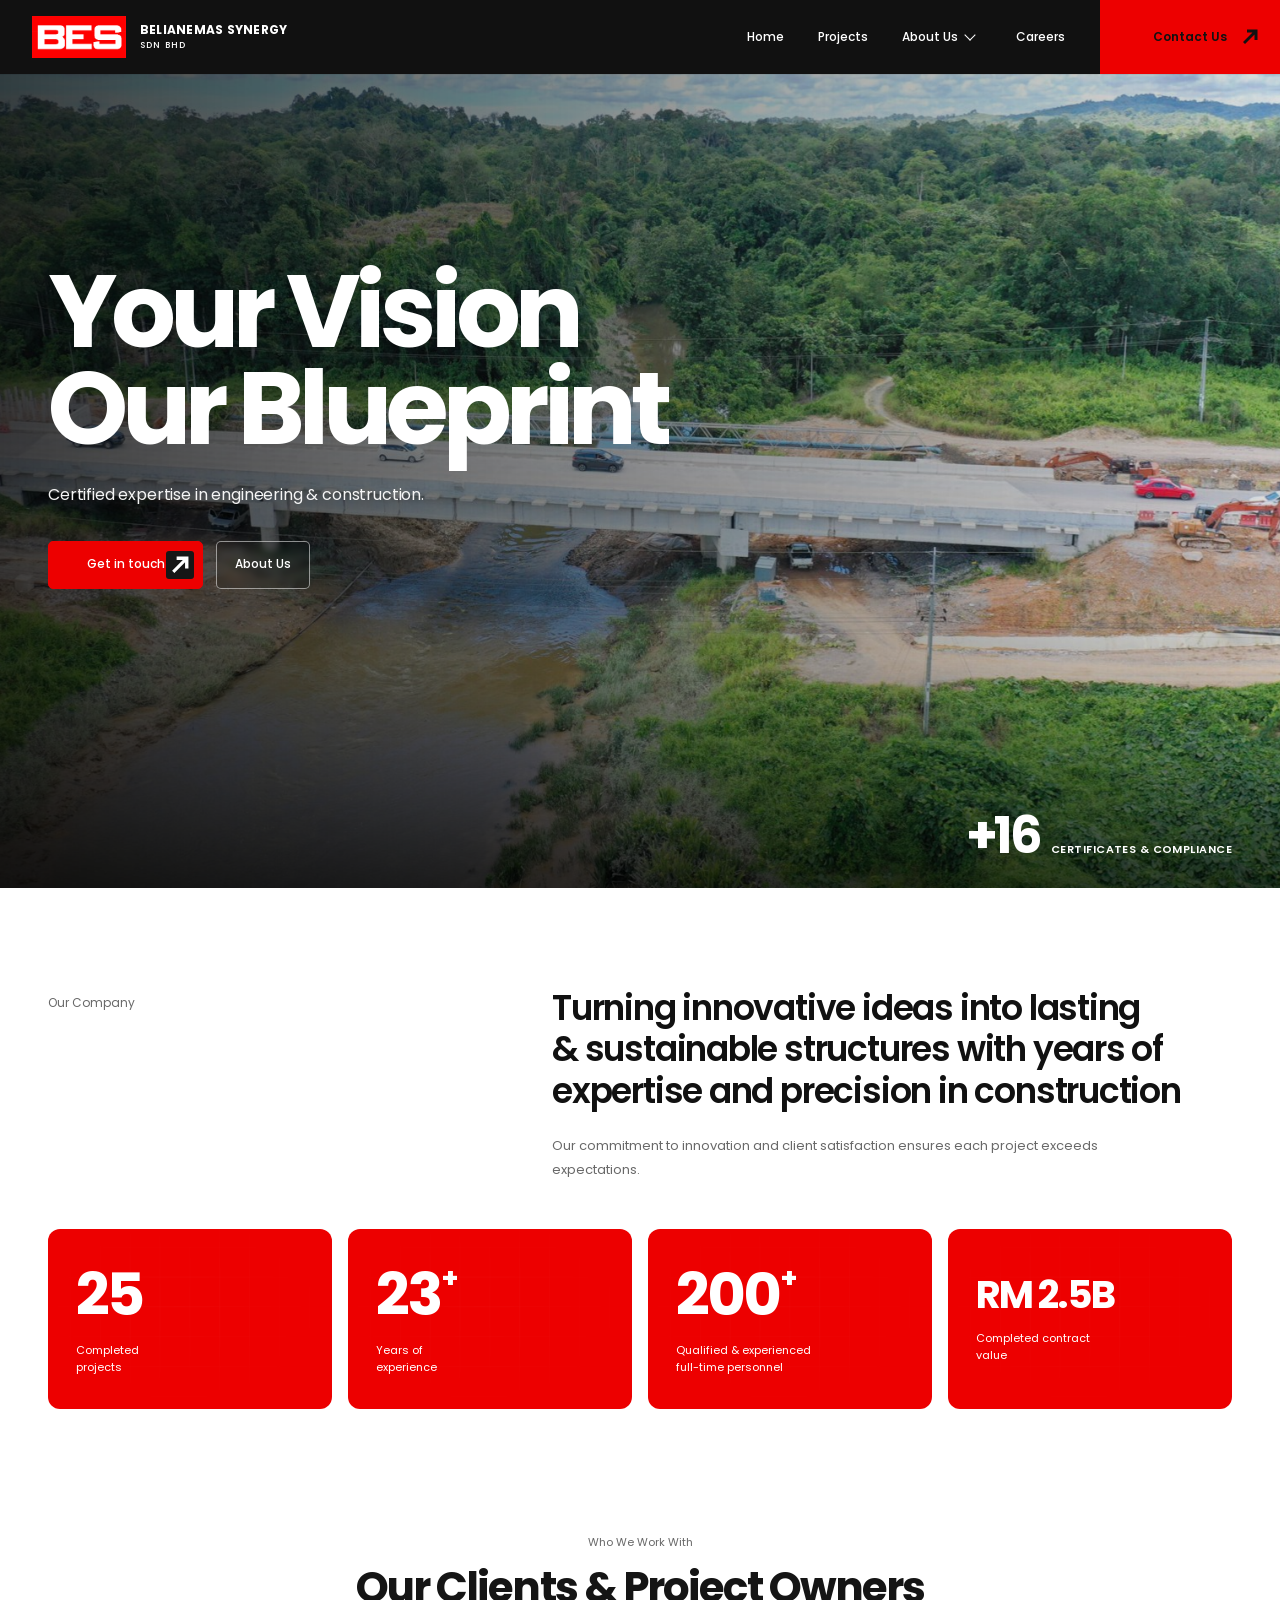
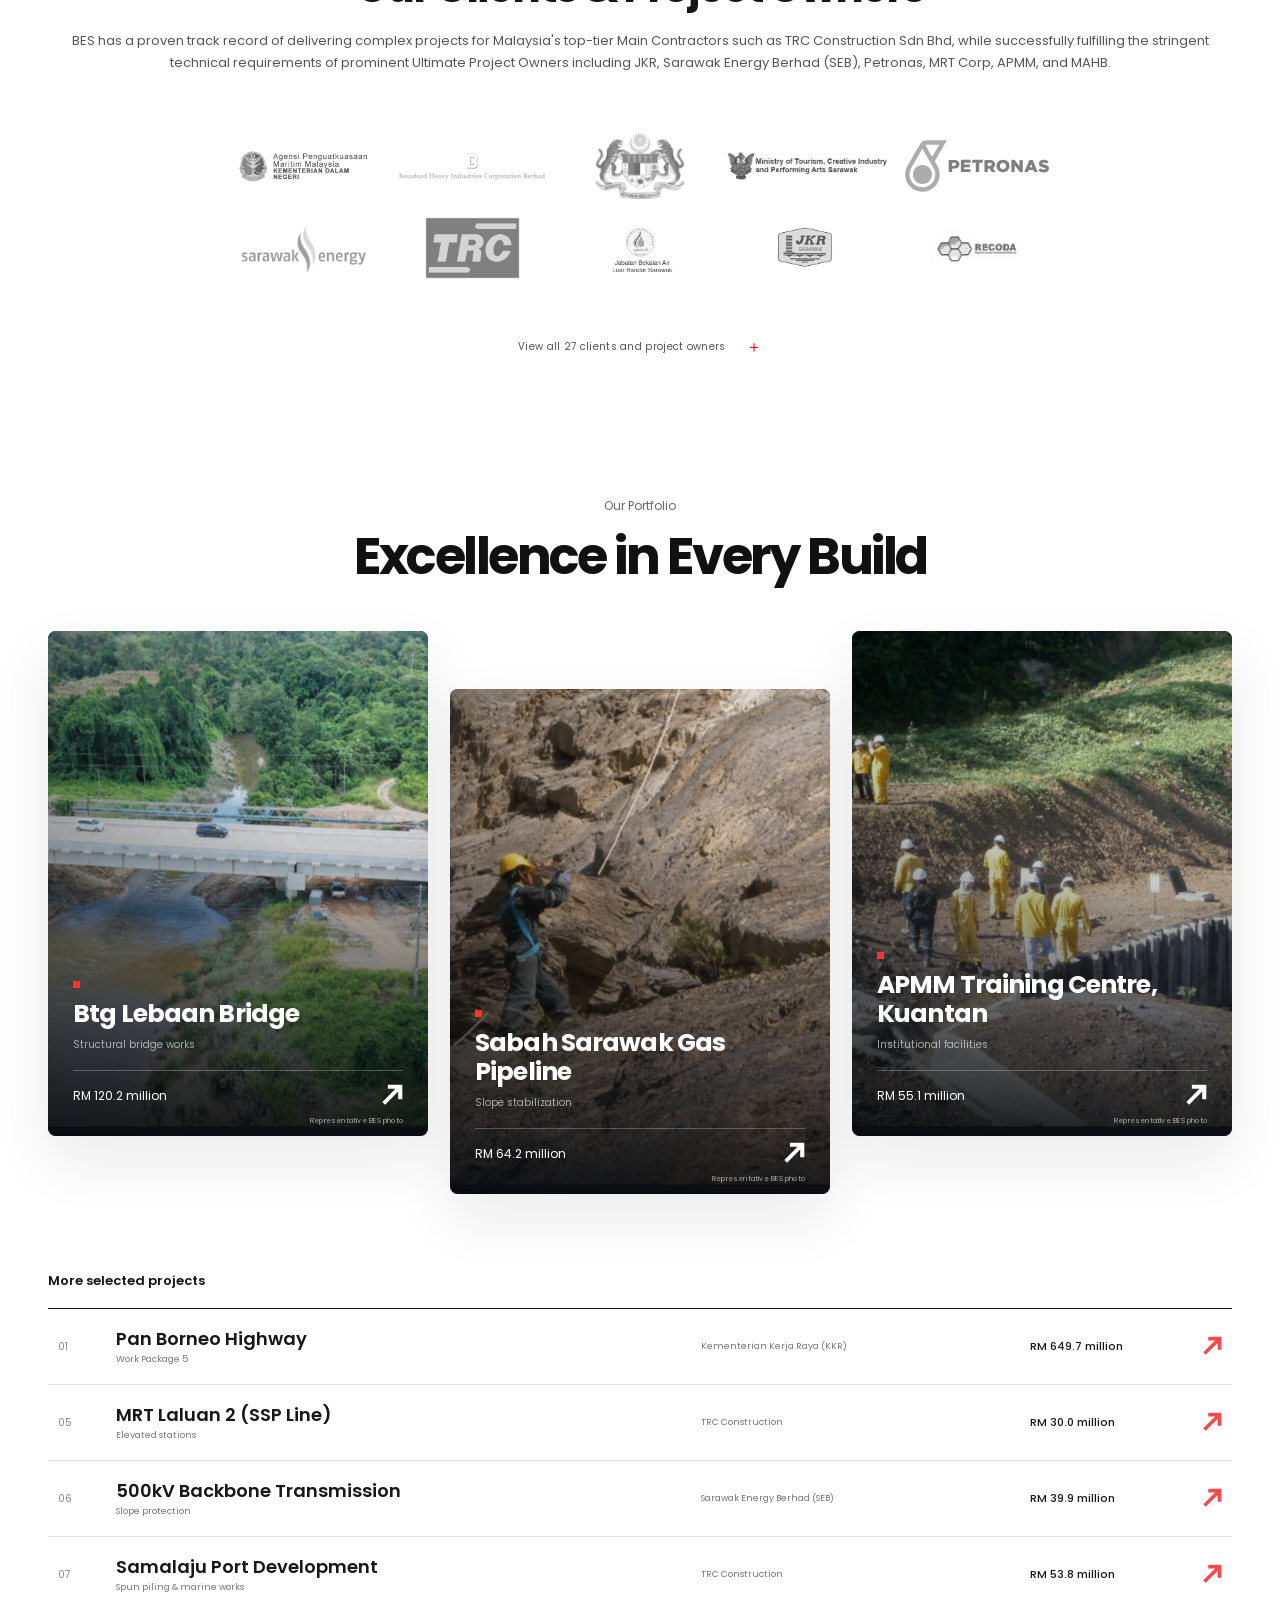
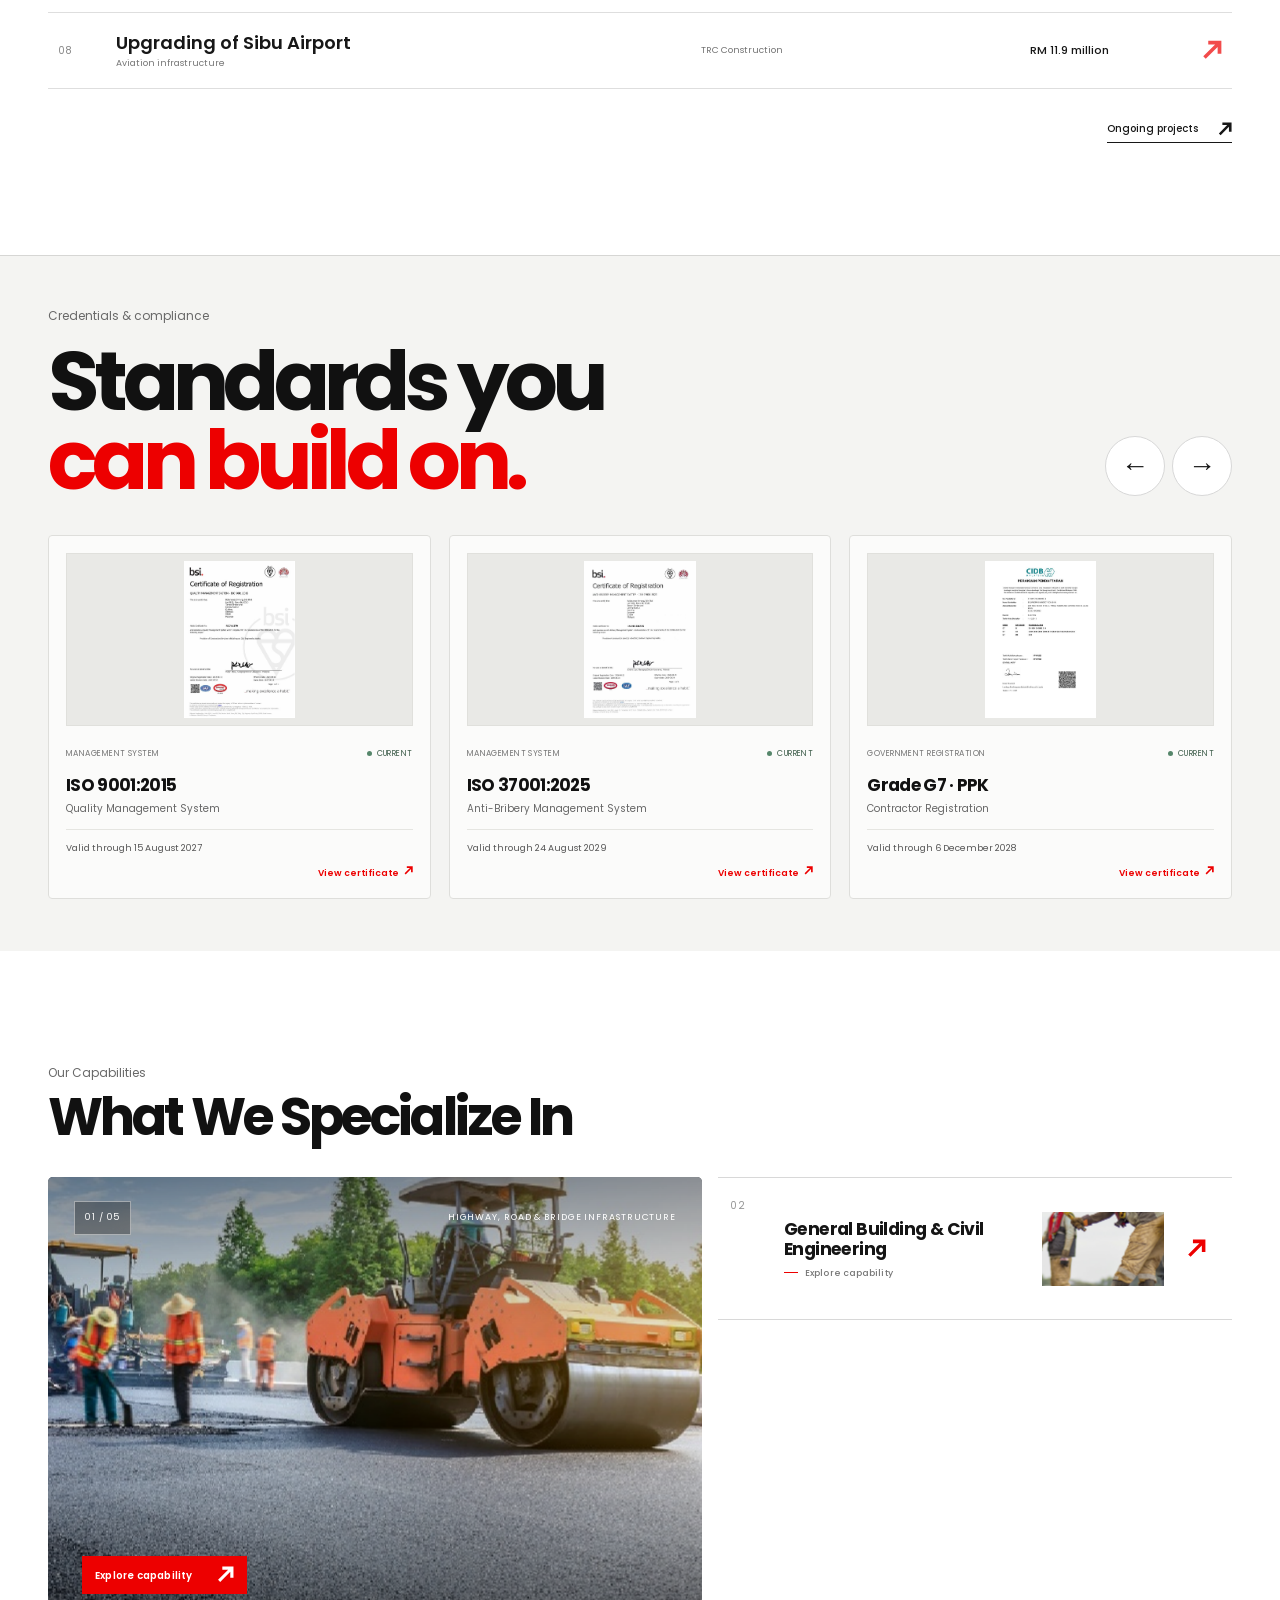
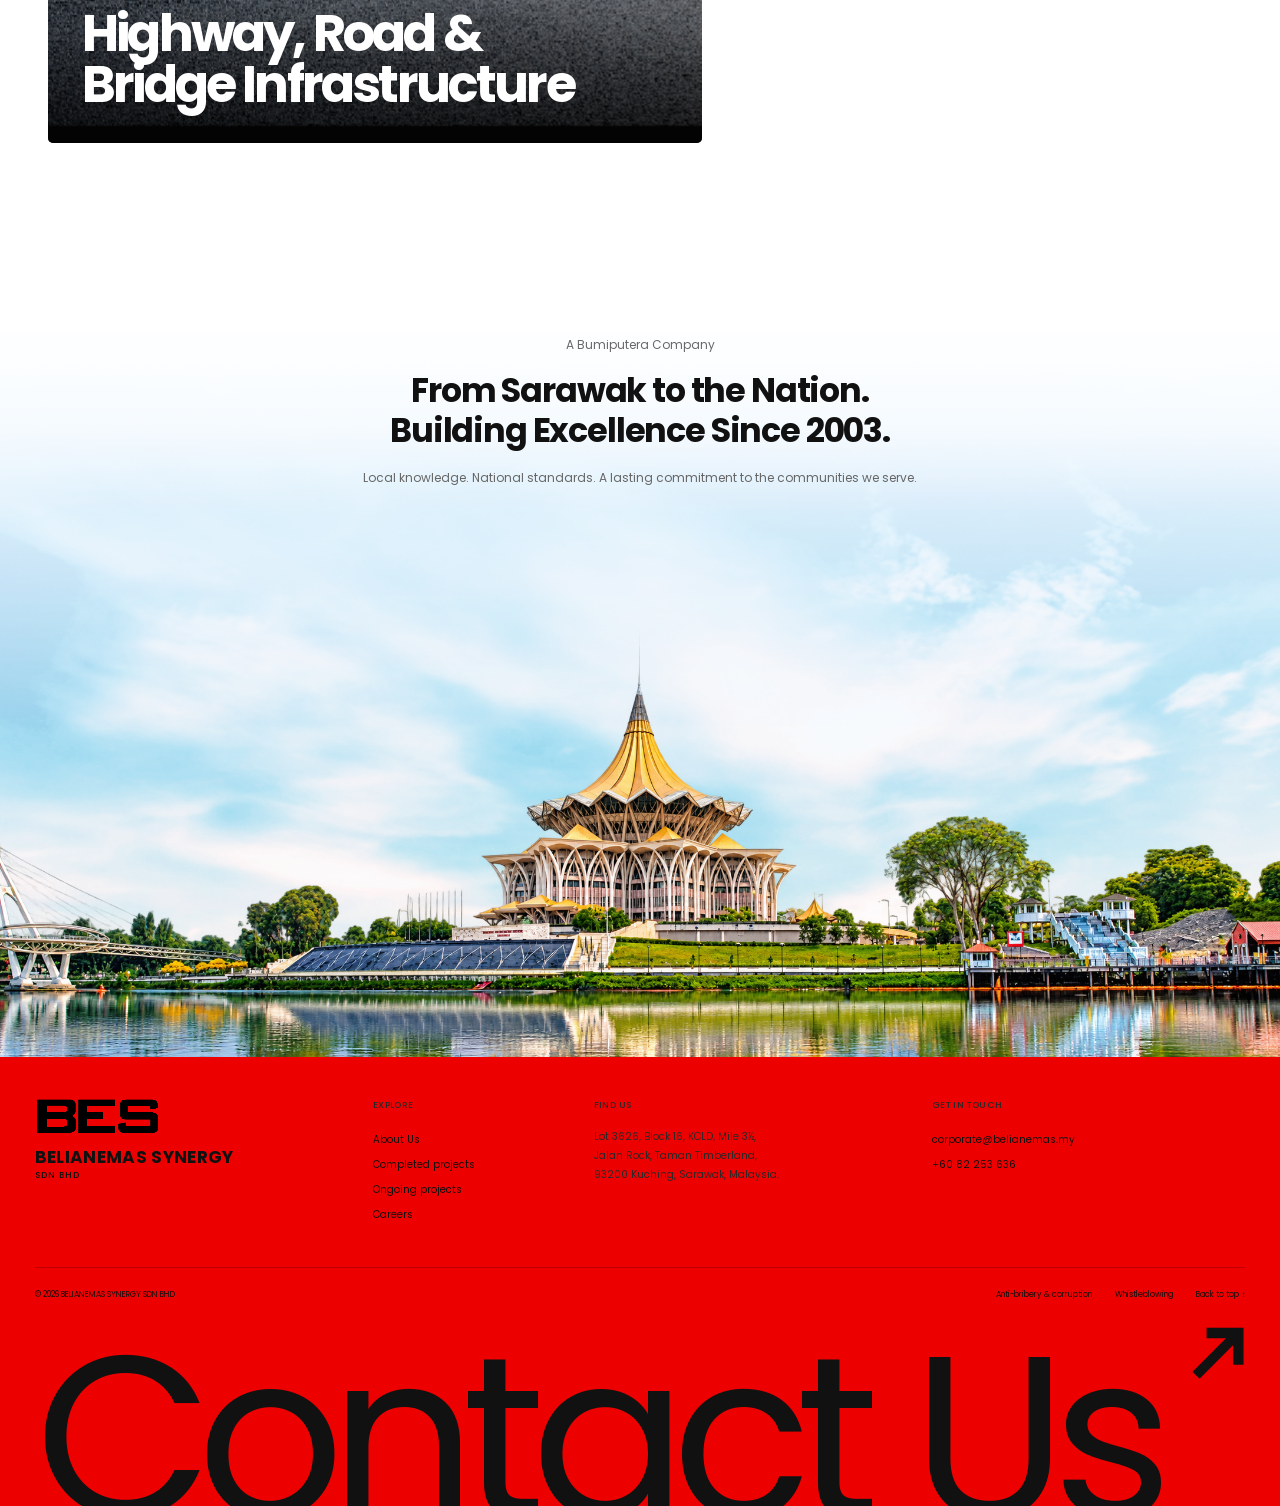
==== index.html @ aac31fc0 "Publish Belianemas website mockup" ====
<!doctype html>
<html lang="en">
<head>
  <meta charset="utf-8">
  <meta name="viewport" content="width=device-width, initial-scale=1">
  <meta name="theme-color" content="#ed0000">
  <meta name="description" content="Belianemas Synergy Sdn Bhd. Building and civil engineering expertise from Sarawak to the nation since 2003.">
  <title>BELIANEMAS SYNERGY | From Concept to Concrete</title>
  <link rel="icon" href="assets/source-25.jpg">
  <link rel="preload" href="assets/approved/poppins-4.ttf" as="font" type="font/ttf" crossorigin>
  <link rel="stylesheet" href="assets/approved/fonts.css">
  <link rel="stylesheet" href="refined.css">
  <link rel="stylesheet" href="motion.css?v=20261019-clients-title">
  <script defer src="app.js?v=20261019-clients-title"></script>
</head>
<body>
  <a class="skip-link" href="#main">Skip to content</a>
  <header class="site-header">
    <a class="brand" href="./index.html" aria-label="Belianemas Synergy home"><span class="brand-mark" role="img" aria-label="BES"></span><span class="brand-name">BELIANEMAS SYNERGY<span>SDN BHD</span></span></a>
    <nav class="desktop-nav" aria-label="Main navigation"><a href="./index.html">Home</a><a href="./ongoing-projects.html">Projects</a><div class="nav-dropdown"><a href="./about.html">About Us</a><button class="nav-dropdown-toggle" type="button" aria-label="About Us pages" aria-expanded="false" aria-controls="about-submenu"><span aria-hidden="true">⌄</span></button><div class="nav-dropdown-panel" id="about-submenu"><a href="./about.html">About Us</a><a href="./anti-bribery-and-corruption.html">Anti-Bribery &amp; Corruption</a><a href="./whistleblowing-procedure.html">Whistleblowing Procedure</a></div></div><a href="./careers.html">Careers</a></nav>
    <a class="header-contact" href="./contact.html">Contact Us <svg class="site-arrow" viewBox="0 0 64 64" aria-hidden="true" focusable="false"><path d="M4 52 42 14H20V2H62V44H50V22L12 60Z"/></svg></a>
    <button class="menu-toggle" aria-expanded="false" aria-controls="mobile-menu" aria-label="Open navigation"><span></span><span></span></button>
  </header>
  <nav id="mobile-menu" class="mobile-menu" aria-label="Mobile navigation" hidden><a href="./ongoing-projects.html">Projects</a><a href="./about.html">About Us</a><a class="mobile-sub-link" href="./anti-bribery-and-corruption.html">Anti-Bribery &amp; Corruption</a><a class="mobile-sub-link" href="./whistleblowing-procedure.html">Whistleblowing Procedure</a><a href="./careers.html">Careers</a><a href="./contact.html">Contact us <svg class="site-arrow" viewBox="0 0 64 64" aria-hidden="true" focusable="false"><path d="M4 52 42 14H20V2H62V44H50V22L12 60Z"/></svg></a></nav>
  <main id="main"></main>
  <footer class="site-footer">
    <div class="footer-grid"><div><a class="brand footer-brand" href="./index.html"><img class="footer-logo" src="assets/bes-black.svg" alt="BES"><span class="brand-name">BELIANEMAS SYNERGY<span>SDN BHD</span></span></a></div><div><p class="eyebrow">EXPLORE</p><a href="./about.html">About Us</a><a href="./index.html#projects">Completed projects</a><a href="./ongoing-projects.html">Ongoing projects</a><a href="./careers.html">Careers</a></div><div><p class="eyebrow">FIND US</p><p>Lot 3626, Block 16, KCLD, Mile 3½,<br>Jalan Rock, Taman Timberland,<br>93200 Kuching, Sarawak, Malaysia.</p></div><div><p class="eyebrow">GET IN TOUCH</p><a href="mailto:corporate@belianemas.my">corporate@belianemas.my</a><a href="tel:+6082253636">+60 82 253 636</a></div></div>
    <div class="footer-bottom"><p>© 2026 BELIANEMAS SYNERGY SDN BHD</p><div><a href="./anti-bribery-and-corruption.html">Anti-bribery & corruption</a><a href="./whistleblowing-procedure.html">Whistleblowing</a><a href="#top" class="back-top" aria-label="Back to top">Back to top ↑</a></div></div>
    <a class="footer-cta" href="./contact.html">Contact Us<svg class="site-arrow" viewBox="0 0 64 64" aria-hidden="true" focusable="false"><path d="M4 52 42 14H20V2H62V44H50V22L12 60Z"/></svg></a>
  </footer>
  <dialog id="detail-dialog"><button class="dialog-close" aria-label="Close details">✕</button><div id="dialog-content"></div></dialog>
</body>
</html>
---- assets/approved/fonts.css ----
@font-face {
  font-family: 'Poppins';
  font-style: normal;
  font-weight: 400;
  font-display: swap;
  src: url(./poppins-1.ttf) format('truetype');
}
@font-face {
  font-family: 'Poppins';
  font-style: normal;
  font-weight: 500;
  font-display: swap;
  src: url(./poppins-2.ttf) format('truetype');
}
@font-face {
  font-family: 'Poppins';
  font-style: normal;
  font-weight: 600;
  font-display: swap;
  src: url(./poppins-3.ttf) format('truetype');
}
@font-face {
  font-family: 'Poppins';
  font-style: normal;
  font-weight: 700;
  font-display: swap;
  src: url(./poppins-4.ttf) format('truetype');
}
---- refined.css ----
:root{--red:#ed0000;--ink:#171717;--paper:#fff;--muted:#696969;--line:#e5e5e5;--body:'Poppins',Arial,sans-serif;--display:'Poppins',Arial,sans-serif}*{box-sizing:border-box}html{scroll-behavior:smooth;scroll-padding-top:100px}body{margin:0;background:#fff;color:var(--ink);font-family:var(--body);font-size:14px;line-height:1.7}a{color:inherit;text-decoration:none}button,input,select,textarea{font:inherit}button{cursor:pointer;color:inherit}a,button{touch-action:manipulation;-webkit-tap-highlight-color:transparent}img{display:block;max-width:100%}button:focus-visible,a:focus-visible,input:focus-visible,select:focus-visible,textarea:focus-visible{outline:3px solid #222;outline-offset:5px}::selection{background:var(--red);color:#fff}[hidden]{display:none!important}body:has(dialog[open]){overflow:hidden}.skip-link{position:fixed;top:-100px;left:10px;background:#111;color:#fff;padding:12px;z-index:100}.skip-link:focus{top:10px}.shell{width:calc(100% - 96px);max-width:1440px;margin-inline:auto}.site-header{height:86px;padding-left:max(32px,calc((100vw - 1680px)/2));background:var(--red);display:flex;align-items:center;gap:35px;position:sticky;top:0;z-index:30;box-shadow:0 1px 0 #0001}.brand{display:inline-flex;align-items:center;gap:14px;flex:none}.brand-mark{display:block;width:94px;height:42px;background:url('assets/source-25.jpg') center/cover;flex:none}.brand-name{font-size:12px;line-height:1.4;font-weight:700;letter-spacing:.02em;color:#fff}.brand-name>span{display:block;font-size:9px;letter-spacing:.13em;font-weight:500}.desktop-nav{display:flex;align-items:center;justify-content:end;gap:34px;margin-left:auto;font-size:12px;font-weight:500}.desktop-nav a{padding:10px 0;position:relative}.desktop-nav a:after{content:'';position:absolute;bottom:5px;left:0;right:100%;height:2px;background:#111;transition:right .2s}.desktop-nav a:hover:after{right:0}.header-contact{background:#111;color:#fff;align-self:stretch;padding:0 32px;display:flex;align-items:center;gap:24px;font-size:12px;font-weight:600}.header-contact span{font-size:24px;color:var(--red)}.menu-toggle{display:none;margin-left:auto;border:0;background:#111;width:60px;height:100%;padding:18px}.menu-toggle span{height:2px;background:#fff;width:24px;display:block;margin:6px 0}.mobile-menu{position:fixed;top:76px;inset-inline:0;background:#fff;padding:20px 6%;z-index:29;box-shadow:0 10px 20px #0002}.mobile-menu a{display:block;padding:13px 0;font-size:17px;border-bottom:1px solid var(--line)}.eyebrow{font-size:10px;font-weight:500;letter-spacing:.1em;line-height:1.6;margin:0;text-transform:uppercase}.section-tag{display:block;font-size:12px;font-weight:400;color:var(--muted);line-height:1.6;margin:0 0 16px}.centered{text-align:center}.section{padding:100px 0}.display{font-size:clamp(38px,4.1vw,64px);font-weight:700;letter-spacing:-.045em;line-height:1.15;margin:0}.red{color:var(--red)}h1,h2,h3{text-wrap:balance}.hero{min-height:700px;height:calc(92svh - 86px);max-height:920px;position:relative;background:#222;color:#fff;overflow:hidden}.hero-bg{position:absolute;inset:0;width:100%;height:100%;object-fit:cover;object-position:center}.hero:after{content:'';position:absolute;inset:0;background:linear-gradient(90deg,#000b 0%,#0007 44%,#0001 100%);pointer-events:none}.hero-inner{height:100%;position:relative;z-index:1;display:flex;align-items:center;padding-bottom:60px}.hero-copy{max-width:790px}.hero-eyebrow{color:#ffffffbf;font-size:10px;letter-spacing:.15em;margin-bottom:22px}.hero h1{font-size:clamp(52px,4.5vw,86px);font-weight:700;line-height:1.09;letter-spacing:-.04em;margin:0 0 25px}.hero-copy>p:not(.eyebrow){font-size:16px;line-height:1.8;letter-spacing:-.01em;color:#f5f5f5;margin:0 0 31px}.hero-actions{display:flex;gap:13px}.btn{border:1px solid var(--ink);border-radius:5px;background:#fff;display:inline-flex;align-items:center;justify-content:space-between;gap:30px;min-height:48px;padding:12px 18px;font-size:12px;font-weight:500;line-height:1.4;transition:background .2s,transform .2s,box-shadow .2s}.btn>span{font-size:22px;line-height:1}.btn:hover{transform:translateY(-2px);box-shadow:0 5px 15px #0001}.btn-red{color:#fff;background:var(--red);border-color:var(--red)}.btn-red:hover{background:#c91b14}.btn-red>span{display:grid;place-items:center;width:28px;height:28px;background:#161616;color:#fff;border-radius:3px;font-size:23px;margin:-5px -10px -5px 0}.btn-glass{background:#0002;color:#fff;border-color:#ffffff85;backdrop-filter:blur(3px)}.btn-glass:hover{background:#fff2}.btn-light{border-color:#fff9;background:transparent;color:#fff}.btn-light:hover{background:#fff;color:var(--red)}.btn-outline{border-color:#d7d7d7;background:#fff;color:#222}.hero-credentials{position:absolute;bottom:35px;left:0;display:flex;gap:27px;align-items:center}.hero-credentials>div{padding-right:27px;border-right:1px solid #ffffff60}.hero-credentials>div:last-child{border:0}.hero-credentials strong{font-size:21px;line-height:1.1;font-weight:700;display:block;letter-spacing:-.025em}.hero-credentials strong small{font-size:9px;display:inline-block;max-width:45px;line-height:1.1;letter-spacing:0}.hero-credentials span{font-size:9px;letter-spacing:.03em;line-height:1.8;display:block}.company-copy{display:grid;grid-template-columns:.7fr 1.2fr;gap:9%;margin-bottom:48px}.company-copy>.section-tag{padding-top:5px}.company-copy h2{font-size:clamp(30px,2.65vw,46px);letter-spacing:-.035em;line-height:1.2;font-weight:600;margin:0 0 22px}.company-copy h2 span{color:#333}.company-copy p{color:var(--muted);font-size:13px;max-width:710px;margin:0;line-height:1.8}.stats{display:grid;grid-template-columns:repeat(4,minmax(0,1fr));gap:20px}.stat{border-radius:12px;background:var(--red) url('assets/approved/newnewgrid-22.webp') center/cover;color:#fff;padding:32px 28px;min-width:0;min-height:190px;display:flex;flex-direction:column;justify-content:center}.stat strong{font-size:clamp(39px,3.8vw,68px);letter-spacing:-.05em;line-height:1.1;font-weight:700;white-space:nowrap}.stat strong small{font-size:.35em;letter-spacing:-.02em;margin-right:4px}.stat strong>span small{font-size:.31em}.stat p{font-size:11px;line-height:1.55;margin:14px 0 0}.stats-note{text-align:right;font-size:9px;color:var(--muted);margin:13px 0 0}.clients-wrap{padding:65px 0 0}.clients-wrap>.section-tag{font-size:11px;margin-bottom:12px}.clients-intro{text-align:center;font-size:11px;color:var(--muted);margin:0 auto;max-width:550px}.client-wordmarks{display:grid;grid-template-columns:repeat(6,minmax(0,1fr));align-items:center;gap:25px;margin:30px 0 22px}.client-wordmarks>span{font-size:20px;font-weight:700;letter-spacing:-.04em;text-align:center;color:#747474}.client-wordmarks>span small{display:block;font-size:7px;font-weight:500;letter-spacing:.13em;line-height:1}.client-wordmarks .trc{font-size:30px;font-style:italic}.client-wordmarks .sebe{font-size:18px;letter-spacing:-.06em;font-weight:500}.client-wordmarks .sebe>span{font-weight:700;display:block;font-size:12px;line-height:1}.clients-disclosure{text-align:center}.clients-disclosure summary{list-style:none;cursor:pointer;font-size:10px;color:var(--muted);display:inline-flex;align-items:center;gap:20px;padding:10px;border-bottom:1px solid var(--line)}.clients-disclosure summary::-webkit-details-marker{display:none}.clients-disclosure summary>span{font-size:17px}.clients-list{columns:3;text-align:left;list-style:none;margin:20px 0 0;padding:20px 25px;background:#f7f7f7;border-radius:8px;column-gap:35px}.clients-list li{break-inside:avoid;font-size:10px;padding:10px 0;color:var(--muted);border-bottom:1px solid #e4e4e4}.portfolio-section{padding-top:25px;padding-bottom:100px}.section-heading h2{font-size:clamp(30px,2.6vw,46px);font-weight:600;line-height:1.2;letter-spacing:-.035em;margin:0}.section-heading>p:last-child{font-size:12px;color:var(--muted);margin:14px 0 0}.centered-heading{text-align:center;margin-bottom:30px}.section-heading .section-tag{margin-bottom:10px}.project-tabs{display:flex;justify-content:center;gap:9px;margin-bottom:30px}.project-tab{background:#f5f5f5;border:1px solid transparent;border-radius:5px;padding:10px 17px;font-size:10px;font-weight:500;color:#666;min-height:42px}.project-tab[aria-selected=true]{background:#171717;color:#fff}.project-tab sup{font-size:8px;margin-left:8px;opacity:.65}.project-grid{display:grid;grid-template-columns:repeat(3,minmax(0,1fr));gap:22px}.project-card,.capability-card{position:relative;border:0;padding:0;text-align:left;color:#fff;overflow:hidden;border-radius:12px;background:#393939;isolation:isolate}.project-card{height:440px;width:100%}.project-card:after,.capability-card:after{content:'';position:absolute;inset:0;background:linear-gradient(180deg,#0002 0%,transparent 35%,#000b 75%,#000e 100%);z-index:-1}.project-card>img,.capability-card>img{position:absolute;inset:0;max-width:none;width:100%;height:100%;object-fit:cover;z-index:-2;transition:transform .65s}.project-card:hover>img,.capability-card:hover>img{transform:scale(1.045)}.project-card:hover,.capability-card:hover{box-shadow:0 12px 24px #0002}.card-top{position:absolute;left:22px;top:21px;right:16px;font-size:8px;letter-spacing:.1em;font-weight:500;line-height:1.5;display:block;color:#fff9}.card-caption{position:absolute;left:25px;right:25px;bottom:24px;display:flex;flex-direction:column}.card-square{height:7px;width:7px;background:#ff332a;display:block;margin-bottom:12px}.card-caption>strong{font-size:22px;font-weight:600;line-height:1.18;letter-spacing:-.03em}.card-caption>span:not(.card-square){font-size:10px;color:#fff9;line-height:1.8;margin-top:7px}.card-caption .project-value{padding-top:13px;border-top:1px solid #ffffff40;margin-top:16px!important;display:flex;justify-content:space-between;align-items:center;font-size:12px!important;color:#fff!important}.project-value>span{font-size:22px;line-height:1}.archive-note{position:absolute;right:15px;top:47px;font-size:7px;color:#fff9;letter-spacing:.03em}.project-foot{display:flex;justify-content:center;margin-top:28px}.all-projects{margin-top:35px}.project-list{border-top:1px solid var(--line)}.project-row{width:100%;display:grid;grid-template-columns:35px 1fr 110px 140px 25px;gap:15px;align-items:center;background:none;border:0;border-bottom:1px solid var(--line);padding:22px 0;text-align:left}.project-row:hover{color:var(--red)}.row-index{font-size:10px;color:var(--muted)}.row-title{font-size:13px;font-weight:500}.row-meta{font-size:9px;color:var(--muted)}.row-value{font-size:11px}.row-arrow{font-size:23px;text-align:right}.standards{padding:60px 0;background:var(--red);color:#fff}.standards-layout{display:grid;grid-template-columns:1fr 1fr;gap:8%;align-items:center}.standards-copy{background:url('assets/approved/large-grid-14.webp') left center/contain no-repeat;padding:25px 0}.standards-copy .section-tag{color:#ffffffd9;font-size:11px}.standards h2{font-size:clamp(32px,3vw,51px);line-height:1.14;letter-spacing:-.035em;font-weight:600;margin:0 0 22px}.standards-copy>p:not(.section-tag){font-size:12px;max-width:440px;margin:0 0 23px;line-height:1.8}.standards-badges{display:flex;gap:15px;margin-bottom:28px;flex-wrap:wrap}.standards-badges span{font-size:9px;font-weight:600;padding:0 15px 0 0;border-right:1px solid #fff6;line-height:1.5}.standards-badges span:last-child{border:0}.standards .btn{font-size:10px;gap:25px}.standards-image{position:relative;border-radius:12px;overflow:hidden;min-height:420px;align-self:stretch}.standards-image>img{width:100%;height:100%;object-fit:cover;position:absolute}.standards-image>span{position:absolute;bottom:0;left:0;right:0;padding:25px 20px 15px;color:#fff;background:linear-gradient(transparent,#0009);font-size:8px}.capability-grid{display:grid;grid-template-columns:1fr 1fr 1fr;grid-template-rows:245px 245px;gap:20px;margin-top:40px}.capability-road{grid-column:1;grid-row:1}.capability-building{grid-column:2;grid-row:1/3}.capability-marine{grid-column:3;grid-row:1}.capability-earth{grid-column:1;grid-row:2}.capability-rail{grid-column:3;grid-row:2;background:#303636}.capability-card .card-caption{left:23px;right:23px;bottom:21px}.capability-card .card-caption>strong{font-size:20px}.capability-card .card-caption>span:last-child{font-size:9px;display:flex;align-items:center;justify-content:space-between}.capability-card .card-caption i{font-size:19px;font-style:normal;color:#fff;line-height:1}.capability-card .card-square{margin-bottom:10px;width:6px;height:6px}.rail-art{position:absolute;inset:0;color:#849593;z-index:-2;background:linear-gradient(145deg,#455451,#26322f)}.rail-art svg{width:100%;height:100%;object-fit:cover;transform:translateY(-35px)}.legacy{position:relative;overflow:hidden;text-align:center;padding-top:55px;background:linear-gradient(#fff,#f1fbff 70%,#e7f2f5)}.legacy-content{position:relative;z-index:1}.legacy h2{font-size:clamp(28px,2.6vw,46px);line-height:1.2;font-weight:600;letter-spacing:-.035em;margin:0 0 18px}.legacy-content>p:last-child{font-size:12px;color:#666;margin:0 auto;max-width:600px}.legacy>img{width:100%;max-width:none;margin-top:25px;object-fit:cover;object-position:center bottom;max-height:480px;min-height:200px}.site-footer{background:var(--red);color:#111;padding:0 max(48px,calc((100vw - 1440px)/2)) 0}.footer-top{padding:30px 0;display:flex;justify-content:space-between;align-items:center;gap:35px;border-bottom:1px solid #0003}.footer-top h2{font-size:24px;line-height:1.2;letter-spacing:-.035em;font-weight:600;margin:0}.footer-top p{font-size:11px;margin:8px 0 0}.footer-top .btn{color:#fff;background:#111;border-color:#111;min-width:180px}.footer-grid{display:grid;grid-template-columns:1.15fr .7fr 1.15fr 1.2fr;gap:38px;padding:40px 0}.footer-brand .brand-mark{display:none}.footer-brand .brand-name{color:#111;font-size:17px;font-weight:700;line-height:1.25}.footer-brand .brand-name>span{font-size:9px;letter-spacing:.12em;line-height:1.7}.footer-grid p{font-size:10px;line-height:1.9;color:#292929}.footer-grid .eyebrow{font-size:9px;letter-spacing:.04em;text-transform:none;margin:0 0 13px;color:#292929}.footer-grid a:not(.brand){font-size:10px;display:block;padding:4px 0}.footer-grid a:hover{text-decoration:underline}.footer-status{font-size:8px!important;margin-top:18px}.footer-status span{width:5px;height:5px;border-radius:50%;background:#111;display:inline-block;margin-right:4px}.footer-bottom{border-top:1px solid #0003;padding:20px 0;display:flex;justify-content:space-between;gap:25px;font-size:8px}.footer-bottom p{margin:0}.footer-bottom>div{display:flex;gap:23px}.footer-cta{display:flex;justify-content:space-between;align-items:center;font-size:clamp(70px,11.5vw,185px);line-height:1.2;font-weight:500;letter-spacing:-.06em;padding:12px 0 0;white-space:nowrap}.footer-cta>span{font-size:.9em;align-self:start;margin-top:-10px;transition:transform .25s}.footer-cta:hover>span{transform:translate(5px,-5px)}.page-hero{padding:60px 0;border-bottom:1px solid var(--line)}.breadcrumb{font-size:10px;color:var(--muted);margin:0 0 40px}.breadcrumb a{border-bottom:1px solid var(--line)}.page-hero .section-tag{color:var(--red);font-size:11px}.page-hero-copy{display:grid;grid-template-columns:1.2fr .8fr;gap:8%;align-items:end}.page-hero-copy>p{font-size:13px;color:var(--muted);max-width:370px;margin:0}.page-hero h1{font-size:clamp(40px,4vw,64px)}.ongoing-summary{display:flex;justify-content:space-between;align-items:center;font-size:10px;gap:20px;margin-bottom:25px}.text-link{display:inline-flex;align-items:center;gap:20px;font-size:11px;font-weight:500;border-bottom:1px solid currentColor;padding:5px 0}.text-link>span{font-size:21px;line-height:1}.ongoing-card{display:grid;grid-template-columns:50px 1fr 240px;gap:25px;border-top:1px solid var(--line);padding:35px 0}.ongoing-card:last-child{border-bottom:1px solid var(--line)}.ongoing-card .index{font-size:27px;font-weight:600;color:var(--red);line-height:1.2}.status{font-size:9px;font-weight:500;color:var(--red);letter-spacing:.05em}.status:before{content:'';height:5px;width:5px;display:inline-block;background:var(--red);border-radius:50%;margin-right:7px}.ongoing-card h2{font-size:25px;font-weight:600;letter-spacing:-.035em;line-height:1.25;margin:12px 0 14px}.ongoing-card p{font-size:12px;color:var(--muted)}.ongoing-card .eyebrow{font-size:9px}.ongoing-side{border-left:1px solid var(--line);padding-left:25px}.ongoing-side>span{font-size:9px;letter-spacing:.05em;color:var(--muted);display:block}.ongoing-side strong{font-size:29px;font-weight:600;line-height:1.25;letter-spacing:-.035em;display:block;margin:10px 0}.ongoing-side p{font-size:10px;margin:4px 0;overflow-wrap:anywhere}.contact-layout{display:grid;grid-template-columns:.8fr 1fr;gap:10%;padding:70px 0 100px}.contact-details h2{font-size:28px;line-height:1.3;font-weight:600;letter-spacing:-.035em;margin:0 0 20px}.contact-details>p{font-size:12px;color:var(--muted)}.contact-detail{margin:30px 0}.contact-detail .eyebrow{font-size:9px;color:var(--muted);margin-bottom:9px}.contact-detail a{font-size:12px;border-bottom:1px solid var(--line)}.contact-details address{font-style:normal;font-size:12px;line-height:1.9;color:var(--muted)}.contact-form{border-radius:12px;background:#f6f6f6;padding:35px}.contact-form h2{font-size:25px;font-weight:600;letter-spacing:-.035em;line-height:1.3;margin:0 0 30px}.form-row{display:grid;grid-template-columns:1fr 1fr;gap:20px}.field{display:block;margin-bottom:20px}.field>span{display:block;font-size:10px;font-weight:500;margin-bottom:6px}.field input,.field select,.field textarea{width:100%;border:1px solid #d7d7d7;border-radius:5px;padding:12px;background:#fff;font-size:11px;color:#222}.field textarea{min-height:115px;resize:vertical}.form-note{font-size:10px;color:var(--muted);line-height:1.8}.form-note strong{font-weight:500;color:#333}.contact-form .btn{width:100%;margin-top:10px}.form-status{font-size:10px;color:#444}.career-layout{display:grid;grid-template-columns:1fr 1fr;gap:8%;align-items:center}.career-layout>img{aspect-ratio:1.1;width:100%;object-fit:cover;border-radius:12px}.career-layout h2{font-size:34px;font-weight:600;line-height:1.2;letter-spacing:-.035em}.career-layout p{font-size:12px;color:var(--muted)}.benefits{list-style:none;margin:25px 0;padding:0}.benefits li{font-size:12px;border-bottom:1px solid var(--line);padding:11px 0}.benefits li:before{content:'+';color:var(--red);margin-right:12px}.integrity-grid{display:grid;grid-template-columns:1fr 1fr;gap:30px}.integrity-card{padding:35px;border:1px solid var(--line);border-radius:12px;scroll-margin-top:120px}.integrity-card h2{font-size:28px;font-weight:600;line-height:1.2;letter-spacing:-.035em}.integrity-card p{font-size:12px;color:var(--muted)}.integrity-card .btn{margin:20px 0}.integrity-card .text-link{font-size:10px}dialog{width:min(760px,92vw);max-height:88svh;padding:0;border:0;background:#fff;color:#111;border-radius:14px;overscroll-behavior:contain}dialog::backdrop{background:#0009;backdrop-filter:blur(5px)}.dialog-close{position:sticky;top:18px;float:right;right:18px;margin:18px 18px 0 0;background:#f7f7f7;border:1px solid var(--line);border-radius:50%;width:40px;height:40px;z-index:1}.dialog-inner{padding:65px 45px 40px}.dialog-inner h2{font-size:32px;font-weight:600;letter-spacing:-.035em;line-height:1.2;margin:15px 0 30px}.dialog-inner .section-tag{font-size:10px;color:var(--red);text-transform:none}.dialog-inner>p{font-size:12px;color:var(--muted)}.detail-facts{display:grid;grid-template-columns:1fr 1fr;gap:25px;padding:22px 0;border-top:1px solid var(--line);border-bottom:1px solid var(--line);margin-bottom:28px}.detail-facts dt{font-size:9px;color:var(--muted);margin-bottom:7px}.detail-facts dd{font-size:13px;font-weight:500;margin:0}.service-body p{font-size:12px;color:var(--muted);margin:0 0 22px}.service-body strong{display:block;font-size:13px;color:#222;margin-bottom:5px;font-weight:600}.dialog-cert-list{list-style:none;margin:0;padding:0}.dialog-cert-list li{padding:14px 0;border-bottom:1px solid var(--line);font-size:12px;display:flex;gap:17px}.dialog-cert-list li:before{content:'✓';color:var(--red)}.dialog-inner .text-link{margin-top:25px}
@media(min-width:1800px){.hero-inner{padding-bottom:75px}.hero h1{font-size:82px}.hero-copy>p:not(.eyebrow){font-size:18px}.hero-credentials{bottom:45px}.hero-credentials strong{font-size:25px}.hero-credentials span{font-size:11px}.company-copy h2{font-size:46px}.section-heading h2,.legacy h2{font-size:43px}.stat{min-height:220px}.stat strong{font-size:70px}.project-card{height:520px}.capability-grid{grid-template-rows:290px 290px}.standards-image{min-height:510px}}
@media(max-width:1100px){.shell{width:calc(100% - 64px)}.site-header{padding-left:25px;gap:25px}.brand-name{font-size:9px}.brand-name>span{font-size:8px}.brand-mark{width:76px;height:34px}.desktop-nav{gap:22px;font-size:10px}.header-contact{padding:0 25px;font-size:10px;gap:15px}.hero{min-height:650px;height:80svh}.hero h1{font-size:58px}.hero-copy>p:not(.eyebrow){font-size:14px}.stat{padding:27px 21px;min-height:175px}.stats{gap:16px}.stat strong{font-size:44px}.stat p{font-size:9px}.project-card{height:370px}.card-caption{left:20px;right:20px;bottom:21px}.card-caption>strong{font-size:19px}.standards-layout{gap:6%}.standards-image{min-height:360px}.capability-grid{grid-template-rows:215px 215px;gap:16px}.capability-card .card-caption{left:18px;right:18px}.capability-card .card-caption>strong{font-size:16px}.footer-grid{gap:25px}.footer-brand .brand-name{font-size:13px}.footer-grid a:not(.brand),.footer-grid p{font-size:9px}.site-footer{padding-inline:32px}.ongoing-card{grid-template-columns:40px 1fr 200px;gap:20px}.ongoing-side strong{font-size:25px}.clients-wrap{padding-top:50px}}
@media(max-width:760px){html{scroll-padding-top:90px}.shell{width:88%}.site-header{height:76px;padding-left:6%;gap:15px}.brand-mark{width:72px;height:33px}.brand-name{font-size:9px;max-width:145px}.brand-name>span{font-size:7px}.brand{gap:10px}.desktop-nav,.header-contact{display:none}.menu-toggle{display:block}.hero{height:720px;min-height:620px;max-height:850px;height:calc(92svh - 76px)}.hero-bg{object-position:62% center}.hero:after{background:linear-gradient(90deg,#000b,#0006 60%,#0004)}.hero-inner{padding-bottom:80px;align-items:center}.hero-copy{max-width:100%}.hero-eyebrow{font-size:8px;margin-bottom:20px;letter-spacing:.08em}.hero h1{font-size:clamp(39px,10.5vw,60px);line-height:1.13;letter-spacing:-.04em;margin-bottom:22px}.hero-copy>p:not(.eyebrow){font-size:11px;line-height:1.9;max-width:280px;margin-bottom:27px}.hero-actions{gap:10px}.btn{font-size:10px;padding:12px 14px;gap:18px;min-height:46px}.btn>span{font-size:19px}.btn-red>span{width:24px;height:24px;font-size:20px;margin-right:-7px}.hero-credentials{bottom:30px;gap:16px}.hero-credentials>div{padding-right:16px}.hero-credentials strong{font-size:18px}.hero-credentials strong small{font-size:7px}.hero-credentials span{font-size:7px}.section{padding:65px 0}.company-copy{display:block;margin-bottom:30px}.company-copy>.section-tag{margin-bottom:22px}.section-tag{font-size:10px}.company-copy h2{font-size:29px;line-height:1.2;margin-bottom:19px;letter-spacing:-.04em}.desktop-br{display:none}.company-copy p{font-size:11px;line-height:1.9}.stats{grid-template-columns:repeat(2,minmax(0,1fr));gap:13px}.stat{min-height:155px;border-radius:9px;padding:23px 19px}.stat strong{font-size:clamp(34px,10vw,45px)}.stat p{font-size:8px;line-height:1.65;margin-top:12px}.stats-note{font-size:7px;line-height:1.7;margin-top:12px;text-align:center}.clients-wrap{padding-top:40px}.clients-wrap>.section-tag{font-size:10px}.clients-intro{font-size:9px;max-width:300px}.client-wordmarks{grid-template-columns:repeat(3,minmax(0,1fr));margin-top:25px;gap:25px 16px}.client-wordmarks>span{font-size:16px}.client-wordmarks .trc{font-size:24px}.client-wordmarks .sebe{font-size:15px}.client-wordmarks .sebe>span{font-size:10px}.clients-disclosure summary{font-size:9px;gap:15px;padding:9px 0}.clients-list{columns:1;padding:10px 15px}.clients-list li{font-size:9px}.portfolio-section{padding-top:0;padding-bottom:65px}.section-heading h2{font-size:28px;line-height:1.22}.section-heading>p:last-child{font-size:10px;line-height:1.8;max-width:260px;margin:12px auto 0}.centered-heading{margin-bottom:25px}.project-tabs{gap:6px;margin-bottom:23px}.project-tab{font-size:9px;padding:9px 12px}.project-tab sup{font-size:7px;margin-left:5px}.project-grid{grid-template-columns:1fr;gap:18px}.project-card{height:365px;border-radius:10px}.card-caption{left:23px;right:23px;bottom:22px}.card-caption>strong{font-size:23px}.card-caption>span:not(.card-square){font-size:10px}.card-caption .project-value{font-size:11px!important}.card-top{left:23px;font-size:8px}.archive-note{font-size:7px;right:23px}.project-foot{margin-top:23px}.project-row{grid-template-columns:24px 1fr 22px;gap:10px;padding:20px 0}.project-row>.row-meta,.project-row>.row-value{display:none}.row-title{font-size:11px}.row-title>.row-meta{display:block;font-size:9px;margin-top:4px}.row-index{font-size:8px}.standards{padding:45px 0}.standards-layout{grid-template-columns:1fr;gap:30px}.standards-copy{padding:0}.standards h2{font-size:31px;line-height:1.18;margin-bottom:20px}.standards-copy>p:not(.section-tag){font-size:11px}.standards-copy .section-tag{font-size:10px;margin-bottom:16px}.standards-badges{gap:11px;margin-bottom:23px}.standards-badges span{font-size:8px;padding-right:11px}.standards-image{min-height:300px;border-radius:9px}.standards-image>span{font-size:7px;padding-inline:15px}.standards .btn{font-size:9px;gap:23px}.capabilities-section{padding-top:65px}.capability-grid{grid-template-columns:1fr 1fr;grid-template-rows:205px 205px 205px;gap:13px;margin-top:28px}.capability-road{grid-column:1;grid-row:1}.capability-building{grid-column:2;grid-row:1/3}.capability-earth{grid-column:1;grid-row:2}.capability-marine{grid-column:1;grid-row:3}.capability-rail{grid-column:2;grid-row:3}.capability-card{border-radius:9px}.capability-card .card-caption{left:13px;right:13px;bottom:17px}.capability-card .card-caption>strong{font-size:14px;line-height:1.2;letter-spacing:-.04em}.capability-card .card-caption>span:last-child{font-size:7px}.capability-card .card-caption i{font-size:16px}.capability-card .card-square{width:5px;height:5px;margin-bottom:10px}.capability-card .card-top{font-size:6px;left:12px;right:10px;top:15px}.rail-art svg{transform:translateY(-22px);width:140%;max-width:none;margin-left:-20%}.legacy{padding-top:25px}.legacy h2{font-size:25px;letter-spacing:-.04em}.legacy-content>p:last-child{font-size:10px;max-width:270px;line-height:1.8}.legacy>img{margin-top:15px;min-height:175px;width:150%;max-width:none;position:relative;left:-25%;height:180px;object-fit:cover}.site-footer{padding-inline:6%}.footer-top{padding:25px 0;gap:20px;align-items:start;flex-direction:column}.footer-top h2{font-size:22px}.footer-top p{font-size:10px}.footer-top .btn{min-width:170px;font-size:10px}.footer-grid{grid-template-columns:1fr 1fr;gap:26px 20px;padding:30px 0}.footer-grid>div:first-child{grid-column:1/-1}.footer-grid>div:last-child{grid-column:1/-1}.footer-brand .brand-name{font-size:16px}.footer-grid p,.footer-grid a:not(.brand){font-size:9px}.footer-grid .eyebrow{font-size:9px}.footer-bottom{flex-direction:column;font-size:7px;gap:12px;padding:19px 0}.footer-bottom>div{gap:15px;flex-wrap:wrap}.footer-cta{font-size:14vw;letter-spacing:-.065em;padding-top:0}.footer-cta>span{margin-top:0;font-size:.9em}.page-hero{padding:35px 0 40px}.breadcrumb{font-size:9px;margin-bottom:28px}.page-hero .section-tag{font-size:10px}.page-hero-copy{display:block}.page-hero h1{font-size:37px;letter-spacing:-.045em}.page-hero-copy>p{font-size:11px;line-height:1.9;margin-top:23px}.ongoing-summary{font-size:8px;align-items:start;margin-bottom:20px;flex-direction:column;gap:8px}.ongoing-summary .text-link{font-size:9px}.ongoing-card{grid-template-columns:27px 1fr;gap:14px;padding:28px 0}.ongoing-card .index{font-size:22px}.ongoing-card h2{font-size:23px;line-height:1.2}.ongoing-card p{font-size:10px;line-height:1.9}.ongoing-card .eyebrow{font-size:8px}.status{font-size:8px}.ongoing-side{grid-column:2;padding:17px 0 0;border-left:0;border-top:1px solid var(--line)}.ongoing-side strong{font-size:25px}.ongoing-side>span{font-size:8px}.contact-layout{display:block;padding:40px 0 65px}.contact-details{margin-bottom:35px}.contact-details h2{font-size:25px}.contact-details>p{font-size:11px}.contact-detail .eyebrow{font-size:8px}.contact-detail a,.contact-details address{font-size:11px}.contact-form{padding:24px 20px;border-radius:10px}.contact-form h2{font-size:22px;margin-bottom:25px}.form-row{grid-template-columns:1fr;gap:0}.field>span{font-size:9px}.field input,.field select,.field textarea{font-size:11px;padding:12px}.form-note{font-size:9px}.career-layout{grid-template-columns:1fr;gap:30px}.career-layout h2{font-size:28px}.career-layout p,.benefits li{font-size:11px}.integrity-grid{grid-template-columns:1fr;gap:25px}.integrity-card{padding:25px}.integrity-card h2{font-size:25px}.integrity-card p{font-size:11px}.dialog-inner{padding:65px 23px 30px}.dialog-inner h2{font-size:26px;line-height:1.2}.detail-facts{gap:20px 15px}.detail-facts dd{font-size:11px}.detail-facts dt{font-size:8px}.service-body p{font-size:11px;line-height:1.9}.service-body strong{font-size:12px}.dialog-cert-list li{font-size:11px;gap:12px}.dialog-inner .text-link{font-size:10px}}
@media(max-width:360px){.brand-name{font-size:8px;max-width:135px}.brand-mark{width:60px;height:27px}.hero h1{font-size:36px}.hero-copy>p:not(.eyebrow){font-size:10px}.hero-credentials{gap:12px}.hero-credentials>div{padding-right:12px}.hero-credentials strong{font-size:16px}.stat{padding:22px 15px}.stat strong{font-size:33px}.capability-grid{grid-template-rows:200px 200px 200px}.capability-card .card-caption>strong{font-size:12px}.card-caption>strong{font-size:21px}.capability-card .card-caption>span:last-child{font-size:6px}.project-tab{padding-inline:10px}.standards h2{font-size:28px}.company-copy h2{font-size:27px}.legacy h2{font-size:23px}.footer-cta{font-size:14vw}}
.stat{background:var(--red);position:relative;isolation:isolate;overflow:hidden}.stat:before{content:'';position:absolute;inset:0;background:url('assets/approved/newnewgrid-22.webp') center/cover;opacity:.09;z-index:-1}.standards-copy{background:none;position:relative;isolation:isolate}.standards-copy:before{content:'';position:absolute;inset:-30px 0;background:url('assets/approved/large-grid-14.webp') left center/contain no-repeat;opacity:.09;z-index:-1}.legacy{background:#eef8ff url('assets/approved/sky.png') center top/cover no-repeat}
@media(min-width:1101px){.hero h1{font-size:clamp(58px,5.2vw,86px)}.company-copy h2{font-size:clamp(36px,3.25vw,48px)}.section-heading h2{font-size:clamp(34px,3vw,46px)}}
@media(prefers-reduced-motion:reduce){html{scroll-behavior:auto}*,*:before,*:after{animation:none!important;transition:none!important}}
---- motion.css ----
/* Retain the approved composition. Motion stays within existing sections. */
.sr-only{position:absolute;width:1px;height:1px;padding:0;margin:-1px;overflow:hidden;clip:rect(0,0,0,0);white-space:nowrap;border:0}
.stats{grid-template-columns:repeat(3,minmax(0,1fr))}.stat{min-height:195px}.stat strong{font-size:clamp(48px,4.6vw,72px)}
.company-copy h2{font-size:clamp(30px,2.7vw,43px);max-width:740px}.company-copy p{max-width:620px}
.client-marquees{margin:30px 0 0;overflow:hidden;mask-image:linear-gradient(90deg,transparent,#000 5%,#000 95%,transparent)}
.client-row{overflow:hidden;padding:15px 0}.client-track{display:flex;width:max-content;animation:client-drift var(--marquee-duration) linear infinite;will-change:transform}.client-group{display:flex;align-items:center;flex-shrink:0;gap:44px;padding-right:44px}.client-mark{width:170px;height:65px;display:flex;flex-direction:column;justify-content:center;align-items:center;text-align:center;color:#707070;line-height:1.2;flex-shrink:0}.client-mark>span{font-size:19px;font-weight:600;letter-spacing:-.04em}.client-mark>small{font-size:8px;line-height:1.4;margin-top:6px;max-width:160px}.client-mark img{max-width:160px;max-height:58px;object-fit:contain;filter:grayscale(1);opacity:.65}.client-mark:hover img{filter:grayscale(0);opacity:1}
.client-marquees:hover .client-track,.client-marquees.paused .client-track,.client-marquees.offscreen .client-track,.client-marquees.page-hidden .client-track{animation-play-state:paused}
@keyframes client-drift{to{transform:translateX(-50%)}}
.motion-toggle{display:inline-flex;align-items:center;justify-content:center;gap:7px;min-height:38px;padding:5px 10px;background:none;border:0;color:#777;font-size:9px}.client-motion{margin-top:10px}
[data-carousel]{--visible-slides:3;--slide-gap:22px}.carousel-window{overflow:hidden;touch-action:pan-y;min-width:0}.carousel-track{display:flex;gap:var(--slide-gap);will-change:transform}.carousel-slide{flex:0 0 calc((100% - 44px)/3);min-width:0}
.carousel-controls{display:flex;align-items:center;gap:7px}.carousel-controls button{border:1px solid #d8d8d8;border-radius:50%;background:transparent;width:40px;height:40px;padding:0;font-size:19px;line-height:1;display:grid;place-items:center;transition:background .2s,color .2s}.carousel-controls button[data-pause]{font-size:12px}.carousel-controls button:hover{background:#111;color:#fff;border-color:#111}.carousel-controls button:focus-visible{outline-offset:2px}
.credential-carousel{position:absolute;bottom:35px;left:0;width:620px;max-width:100%;--slide-gap:0;color:#fff}.credential-top{display:flex;justify-content:space-between;align-items:center;margin-bottom:15px;gap:15px}.credential-title{font-size:10px;font-weight:400;background:transparent;border:0;color:#eee;padding:0;line-height:1.4;text-align:left}.credential-title>span{margin-left:6px}.credential-carousel .carousel-controls{gap:4px}.credential-carousel .carousel-controls button{width:30px;height:30px;color:#fff;border-color:#ffffff60;font-size:15px}.credential-carousel .carousel-controls button[data-pause]{font-size:10px}.credential-carousel .carousel-controls button:hover{background:#fff;color:#111}.credential-slide{border-left:1px solid #ffffff50;padding:3px 15px 3px 18px;display:flex;flex-direction:column;justify-content:center;min-height:58px}.credential-slide strong{font-size:20px;font-weight:600;letter-spacing:-.025em;line-height:1.25}.credential-slide>span{font-size:9px;line-height:1.5;margin-top:5px;color:#ddd}.credential-carousel button:focus-visible{outline-color:#fff}.hero-inner{padding-bottom:110px}
.project-carousel .project-card{width:100%;height:435px;display:block}.project-carousel .card-caption{left:25px;right:25px;bottom:29px}.project-carousel .card-caption>strong{font-size:25px;line-height:1.15;letter-spacing:-.035em}.project-carousel .card-caption>span:not(.card-square){font-size:10px}.project-carousel .archive-note{font-size:7px;bottom:9px;right:25px;top:auto}.project-carousel .project-value{margin-top:14px}.project-carousel-footer{display:flex;align-items:center;justify-content:space-between;gap:20px;margin-top:22px}.project-navigation{display:flex;align-items:center;gap:22px}.carousel-status{font-size:10px;font-variant-numeric:tabular-nums;letter-spacing:.12em;color:#777}.project-carousel-footer>.text-link{font-size:10px}.portfolio-section .centered-heading{margin-bottom:35px}
@media(min-width:1800px){.credential-carousel{width:710px;bottom:45px}.credential-slide strong{font-size:24px}.credential-slide>span{font-size:11px}.project-carousel .project-card{height:520px}}
@media(max-width:1100px){.stat{min-height:175px}.stat strong{font-size:48px}.project-carousel .project-card{height:375px}.project-carousel .card-caption{left:18px;right:18px}.project-carousel .card-caption>strong{font-size:20px}.project-carousel .archive-note{right:18px;font-size:6px}}
@media(max-width:760px){.stats{grid-template-columns:repeat(3,minmax(0,1fr));gap:10px}.stat{padding:21px 12px;min-height:148px}.stat strong{font-size:clamp(27px,7.5vw,44px)}.stat p{font-size:8px;line-height:1.5;overflow-wrap:normal}.company-copy h2{font-size:28px}.client-marquees{margin-top:20px}.client-row{padding:10px 0}.client-group{gap:25px;padding-right:25px}.client-mark{width:140px;height:55px}.client-mark img{max-width:130px;max-height:48px}.client-mark>span{font-size:16px}.client-mark>small{font-size:7px;max-width:135px}.client-motion{margin-top:8px}.credential-carousel{--visible-slides:2;bottom:24px;width:100%}.credential-top{margin-bottom:12px}.credential-title{font-size:9px;max-width:180px}.credential-slide{min-height:55px;padding:2px 12px}.credential-slide strong{font-size:18px}.credential-slide>span{font-size:8px}.hero-inner{padding-bottom:105px}.hero{min-height:620px}.project-carousel{--visible-slides:1;--slide-gap:15px}.project-carousel .project-card{height:410px}.project-carousel .card-caption{left:24px;right:24px;bottom:31px}.project-carousel .card-caption>strong{font-size:26px;max-width:300px}.project-carousel .archive-note{right:24px;font-size:7px}.project-carousel .card-caption>span:not(.card-square){font-size:11px}.project-carousel-footer{gap:10px}.project-navigation{gap:12px}.carousel-controls{gap:5px}.carousel-controls button{width:36px;height:36px}.project-carousel-footer>.text-link{font-size:9px;gap:10px}.carousel-status{font-size:9px}.portfolio-section .centered-heading{margin-bottom:28px}}
@media(max-width:360px){.stats{gap:8px}.stat{padding:18px 9px;min-height:143px}.stat strong{font-size:26px}.stat p{font-size:7px}.company-copy h2{font-size:26px}.credential-title{font-size:8px}.credential-slide strong{font-size:17px}.project-carousel .project-card{height:370px}.project-carousel .card-caption>strong{font-size:24px}.project-carousel-footer{flex-wrap:wrap}.project-navigation{margin-left:auto}}
@media(prefers-reduced-motion:reduce){.client-track{animation:none!important}.client-row{overflow-x:auto;mask-image:none}.client-group[aria-hidden]{display:none}.client-marquees{mask-image:none}.client-motion{display:none}.carousel-track{transition:none!important}}

.credential-slide{flex-basis:calc(100% / 3)}
@media(max-width:760px){.project-carousel .carousel-slide{flex-basis:100%}.credential-slide{flex-basis:50%}}

.client-mark img{filter:grayscale(1) brightness(.65);opacity:.8}.client-motion{display:flex;margin:10px auto 0}.clients-wrap{padding-bottom:0}.company-section{padding-bottom:75px}
@media(max-width:760px){.company-section{padding-bottom:55px}}
.hero:after{background:linear-gradient(0deg,rgba(0,0,0,.65),transparent 28%),linear-gradient(90deg,rgba(0,0,0,.75),rgba(0,0,0,.35) 60%,rgba(0,0,0,.12))}
@media(max-width:760px){.stats{grid-template-columns:1fr;gap:12px}.stat{min-height:100px;padding:21px 24px;display:flex;align-items:center;justify-content:space-between;gap:20px}.stat strong{font-size:44px;line-height:1}.stat p{font-size:11px;line-height:1.6;margin:0;width:150px}.client-mark>small{font-size:8px}.credential-title{color:#fff}.credential-slide>span{color:#eee}}
@media(prefers-reduced-motion:reduce){.client-motion{display:none}}
@media(max-width:760px){.stat{flex-direction:row;text-align:left}.stat p{flex:0 0 150px}.stat strong{align-self:center}}

/* Focused refinements from the visual review. */
.site-header{height:74px}
.mobile-menu{top:64px}
h1,h2,h3{font-weight:700;color:#111}
.hero h1{color:#fff}
.page-hero h1 .red{color:var(--red)}
.stats{grid-template-columns:repeat(4,minmax(0,1fr))}
.stat{min-width:0}
.stat strong>span{font-size:.48em;vertical-align:top;margin-left:.04em}
.stat strong>span small{font-size:.62em;vertical-align:baseline;margin-left:2px}
.client-marquees{mask-image:linear-gradient(90deg,transparent,#000 3%,#000 97%,transparent)}
.client-track{animation:none}
.client-row-1 .client-track,.client-row-3 .client-track{animation:client-drift var(--marquee-duration) linear infinite}
.client-row-2 .client-track{animation:client-drift-reverse var(--marquee-duration) linear infinite}
.client-mark{width:clamp(145px,16vw,205px);height:74px;padding:9px 12px}
.client-mark img{width:100%;height:100%;max-width:100%;max-height:56px;object-fit:contain;filter:none;opacity:1}
.client-mark:hover img{filter:none;opacity:1}
@keyframes client-drift-reverse{from{transform:translateX(-50%)}to{transform:translateX(0)}}
.legacy{isolation:isolate;padding-top:55px;background:#eef8ff url('assets/approved/sky.png') center 4%/100% 440px no-repeat,linear-gradient(180deg,#fff 0%,#f5fbff 48%,#eaf6fc 100%)}
.legacy:before{content:'';position:absolute;z-index:1;inset:0 0 auto;height:170px;pointer-events:none;background:linear-gradient(180deg,#fff 0%,rgba(255,255,255,.88) 28%,rgba(255,255,255,0) 100%)}
.legacy-content{z-index:2}
.legacy h2{font-weight:700;color:#111}
.legacy>img{position:relative;z-index:0;width:100%;height:auto;max-height:480px;min-height:0;object-fit:cover;object-position:center bottom;transform:translate3d(0,var(--legacy-parallax,0px),0) scale(1.035);transform-origin:center bottom;will-change:transform}
.project-carousel .project-card>img,.capability-card>img{transform:scale(1.035);transition:transform 1.2s cubic-bezier(.2,.7,.1,1),filter 1.2s cubic-bezier(.2,.7,.1,1);filter:saturate(.94)}
.project-carousel .project-card:hover>img,.capability-card:hover>img{transform:scale(1.09);filter:saturate(1.08)}
.project-carousel .project-card,.capability-card{backface-visibility:hidden}
.card-caption>strong,.credential-slide>strong{font-weight:700}
.cinematic-reveal{opacity:0;transform:translateY(22px);transition:opacity .75s ease,transform .9s cubic-bezier(.2,.7,.1,1);transition-delay:var(--reveal-delay,0ms)}
.cinematic-reveal.is-visible{opacity:1;transform:translateY(0)}
@media(max-width:1100px){.site-header{height:74px}.stats{grid-template-columns:repeat(4,minmax(0,1fr))}.stat{padding:22px 16px}.stat strong{font-size:clamp(36px,4vw,52px)}}
@media(max-width:760px){html{scroll-padding-top:78px}.site-header{height:64px}.mobile-menu{top:64px}.hero{height:calc(92svh - 64px)}.stats{grid-template-columns:repeat(2,minmax(0,1fr));gap:12px}.stat{display:flex;min-height:126px;padding:18px;flex-direction:column;align-items:flex-start;justify-content:center;gap:8px}.stat strong{font-size:clamp(34px,9vw,46px)}.stat p{width:auto;flex:initial;font-size:9px;line-height:1.5;margin:0}.client-row{padding:8px 0}.client-mark{width:155px;height:63px;padding:8px 10px}.client-mark img{max-height:48px}.legacy{padding-top:30px;background-size:100% 300px,auto}.legacy:before{height:100px}.legacy>img{width:100%;left:0;height:auto;min-height:0;max-height:230px;object-fit:cover;transform:translate3d(0,var(--legacy-parallax,0px),0) scale(1.06)}.project-carousel .project-card>img,.capability-card>img{transform:scale(1.02)}.project-carousel .project-card:hover>img,.capability-card:hover>img{transform:scale(1.07)}}
@media(max-width:360px){.stats{gap:9px}.stat{min-height:116px;padding:14px}.stat strong{font-size:34px}.stat p{font-size:8px}}
@media(prefers-reduced-motion:reduce){.client-row-1 .client-track,.client-row-2 .client-track,.client-row-3 .client-track{animation:none!important}.legacy>img{transform:none!important;will-change:auto}.project-carousel .project-card>img,.capability-card>img{transition:none}.cinematic-reveal{opacity:1;transform:none;transition:none}}

/* Revision pass: keep the approved red and white identity while making scroll motion visible. */
.hero{--hero-shift:0px}
.hero h1{font-size:clamp(70px,6.6vw,102px);line-height:.99;letter-spacing:-.055em;max-width:720px}
.hero-bg{transform:translate3d(0,var(--hero-shift),0) scale(1.12);transform-origin:center center;will-change:transform}
.credential-carousel{width:min(100%,860px);bottom:32px;color:#fff;overflow:hidden}
.credential-top{margin:0 0 13px}
.credential-title{display:block;margin:0;color:#fff;font-size:10px;font-weight:600;letter-spacing:.04em;text-transform:uppercase}
.credential-window{width:100%;overflow:hidden;mask-image:linear-gradient(90deg,transparent 0%,#000 12%,#000 88%,transparent 100%)}
.credential-track{display:flex;width:max-content;animation:credentials-flow 38s linear infinite;will-change:transform}
.credential-group{display:flex;align-items:center;flex:none;gap:44px;padding-right:44px}
.credential-slide{position:relative;flex:0 0 auto;min-height:46px;padding:2px 0;display:flex;flex-direction:column;justify-content:center;border:0!important;white-space:nowrap}
.credential-slide:before{content:'';width:6px;height:6px;margin-bottom:4px;background:#ff332a;border-radius:50%}
.credential-slide strong{font-size:17px;line-height:1.1;font-weight:700;letter-spacing:-.02em;color:#fff}
.credential-slide>span{font-size:8px;line-height:1.3;margin-top:3px;color:#ffffffc9}
@keyframes credentials-flow{to{transform:translateX(-50%)}}
.standards h2,.standards-copy h2{color:#fff!important}
.client-marquees{margin-top:27px;mask-image:linear-gradient(90deg,transparent,#000 3%,#000 97%,transparent)}
.client-row{padding:13px 0}
.client-track{animation:client-drift 34s linear infinite}
.client-row-1 .client-track,.client-row-3 .client-track{animation-name:client-drift}
.client-row-2 .client-track{animation-name:client-drift-reverse}
.client-group{gap:62px;padding-right:62px}
.client-mark{width:clamp(160px,17vw,220px);height:76px;padding:9px 14px}
.client-mark img{max-width:100%;max-height:62px;object-fit:contain;filter:none;opacity:1}
.clients-disclosure{margin-top:6px}
.clients-disclosure summary{border:0;color:#555;font-size:10px;letter-spacing:.03em}
.clients-disclosure summary>span{color:var(--red);font-size:16px}
.clients-list{background:#f7f7f7;border-radius:8px;columns:3;column-gap:34px;padding:18px 22px}
.clients-list li{font-size:10px;color:#4f4f4f}
.portfolio-section{padding-top:60px;padding-bottom:112px}
.portfolio-section .centered-heading{margin-bottom:44px}
.portfolio-section .section-heading h2{font-size:clamp(38px,4vw,58px);font-weight:700;letter-spacing:-.05em}
.project-carousel .carousel-slide:nth-child(3n+2){padding-top:58px}
.project-carousel .project-card{height:505px;border-radius:8px;box-shadow:0 24px 60px #14141416}
.project-carousel .project-card:after{background:linear-gradient(180deg,#06090d00 28%,#06090d33 48%,#06090de6 100%),linear-gradient(90deg,#05070a44,transparent 70%)}
.project-carousel .project-card>img,.capability-card>img,.standards-image>img{--scene-shift:0px;--scene-scale:1.12;transform:scale(var(--scene-scale)) translate3d(0,var(--scene-shift),0);transition:transform 1.15s cubic-bezier(.2,.7,.1,1),filter 1.15s cubic-bezier(.2,.7,.1,1);filter:contrast(1.04) saturate(.9)}
.project-carousel .project-card:hover>img,.capability-card:hover>img{--scene-scale:1.19;filter:contrast(1.06) saturate(1.04)}
.legacy{position:relative;isolation:isolate;overflow:hidden;min-height:680px;padding:58px 0 0;background:#eef8ff url('assets/approved/sky.png') center top/100% 500px no-repeat,linear-gradient(180deg,#fff 0%,#f6fbff 45%,#eaf6fc 100%)}
.capabilities-section{padding-bottom:38px}
.legacy:before{inset:0 0 auto;height:360px;background:linear-gradient(180deg,#fff 0%,rgba(255,255,255,.92) 23%,rgba(255,255,255,.72) 47%,rgba(255,255,255,0) 100%)}
.legacy-content{position:relative;z-index:2}
.legacy>img{position:absolute;z-index:0;left:0;bottom:0;width:100%;height:clamp(360px,39vw,520px);max-height:none;object-fit:cover;object-position:center bottom;transform:translate3d(0,var(--legacy-parallax,0px),0) scale(1.12);transform-origin:center center;will-change:transform;mask-image:linear-gradient(180deg,transparent 0%,#000 32%)}
.legacy+.site-footer,body:has(#legacy) .site-footer{position:relative;z-index:3;margin-top:-82px}
.site-footer .footer-grid{position:relative}
@media(max-width:1100px){.hero h1{font-size:clamp(66px,7.4vw,90px)}.project-carousel .project-card{height:440px}.project-carousel .carousel-slide:nth-child(3n+2){padding-top:42px}.legacy{min-height:620px}.legacy>img{height:clamp(350px,45vw,460px)}}
@media(max-width:760px){.hero h1{font-size:clamp(46px,12vw,68px);line-height:1.01}.credential-carousel{bottom:24px}.credential-group{gap:30px;padding-right:30px}.credential-slide strong{font-size:14px}.credential-slide>span{font-size:7px}.client-group{gap:32px;padding-right:32px}.client-mark{width:158px;height:64px;padding:8px}.client-mark img{max-height:50px}.clients-list{columns:1;padding:10px 15px}.portfolio-section{padding-top:44px;padding-bottom:75px}.portfolio-section .centered-heading{margin-bottom:28px}.portfolio-section .section-heading h2{font-size:34px}.project-carousel .carousel-slide:nth-child(3n+2){padding-top:0}.project-carousel .project-card{height:430px}.legacy{min-height:540px;padding-top:42px}.legacy:before{height:200px}.legacy>img{height:300px;max-height:none;object-fit:cover;mask-image:linear-gradient(180deg,transparent 0%,#000 24%)}body:has(#legacy) .site-footer{margin-top:-46px}}
@media(prefers-reduced-motion:reduce){.hero-bg,.project-carousel .project-card>img,.capability-card>img,.standards-image>img,.legacy>img{transform:none!important;will-change:auto}.credential-track,.client-track{animation:none!important}.credential-window,.client-marquees{overflow-x:auto;mask-image:none}}

.client-logo-crop{position:relative;display:block;flex:none;width:var(--box-w);height:var(--box-h);overflow:hidden}
.client-logo-crop img{position:absolute;left:calc(0px - var(--crop-x));top:calc(0px - var(--crop-y));width:var(--img-w);height:var(--img-h);max-width:none;max-height:none;object-fit:fill}
.company-section{padding-bottom:42px}

/* Three lanes stay continuous without a second logo copy peeking into view. */
.client-marquees{overflow:hidden;mask-image:linear-gradient(90deg,transparent 0%,#000 8%,#000 92%,transparent 100%)}
.client-row{overflow:hidden;padding:12px 0}
.client-group{gap:48px;padding-right:48px}
.client-mark{width:clamp(320px,30vw,440px);height:82px;padding:12px 30px}
.client-mark img{width:100%;height:100%;max-width:220px;max-height:58px;object-fit:contain;filter:grayscale(1) brightness(.34) contrast(.95);opacity:.92;mix-blend-mode:multiply}
.client-mark:hover img{filter:grayscale(1) brightness(.25) contrast(1);opacity:1}
.client-logo-crop{width:auto;height:auto;max-width:188px;max-height:48px}
.client-track{animation-duration:var(--marquee-duration);}
.client-row-1 .client-track,.client-row-3 .client-track{animation-name:client-drift}
.client-row-2 .client-track{animation-name:client-drift-reverse}

/* Three featured builds retain the approved stagger. The archive opens as a hoverable ledger. */
.project-carousel{display:block}
.project-featured-grid{display:grid;grid-template-columns:repeat(3,minmax(0,1fr));gap:22px;align-items:start}
.project-featured-grid .project-card{height:505px;width:100%;}
.project-featured-grid .project-card:nth-child(2){margin-top:58px}
.project-featured-grid .project-card>img{inset:0;width:100%;height:100%;object-fit:cover}
.project-ledger{margin-top:76px}
.project-ledger-heading{display:flex;align-items:baseline;justify-content:space-between;gap:20px;padding:0 0 16px;border-bottom:1px solid #161616;color:#151515;font-size:13px;font-weight:600}
.project-ledger-heading>span+span{color:#777;font-size:9px;font-weight:400}
.project-ledger-list{border-top:0}
.project-ledger-row{position:relative;isolation:isolate;width:100%;min-height:76px;display:grid;grid-template-columns:42px minmax(190px,1fr) minmax(130px,.55fr) 150px 0 26px;gap:16px;align-items:center;overflow:hidden;background:#fff;border:0;border-bottom:1px solid #dedede;padding:12px 10px;text-align:left;transition:min-height .38s cubic-bezier(.2,.7,.1,1),background .3s,color .3s,grid-template-columns .38s cubic-bezier(.2,.7,.1,1),padding .3s}
.project-ledger-row:hover,.project-ledger-row:focus-visible{min-height:126px;grid-template-columns:42px minmax(180px,1fr) minmax(110px,.4fr) 138px 176px 26px;background:#f5f6f5;color:#111;z-index:2;padding-inline:16px}
.project-ledger-row:focus-visible{outline:2px solid var(--red);outline-offset:-2px}
.project-ledger-row .row-index{font-size:10px;color:#888;font-variant-numeric:tabular-nums}
.project-ledger-row .row-title{font-size:13px;font-weight:600;line-height:1.35}
.project-ledger-row .row-subtitle{display:block;margin-top:4px;color:#777;font-size:9px;font-weight:400}
.project-ledger-row .row-client{overflow:hidden;color:#747474;font-size:9px;text-overflow:ellipsis;white-space:nowrap}
.project-ledger-row .row-value{font-size:11px;font-weight:500;white-space:nowrap}
.project-ledger-row .row-arrow{font-size:20px;color:var(--red);text-align:right;opacity:.7;transition:transform .3s,opacity .3s}
.project-ledger-row:hover .row-arrow,.project-ledger-row:focus-visible .row-arrow{transform:translate(2px,-2px);opacity:1}
.project-ledger-row .row-preview{width:0;min-width:0;overflow:hidden;opacity:0;transform:translateX(16px);transition:width .38s,opacity .25s,transform .38s}
.project-ledger-row:hover .row-preview,.project-ledger-row:focus-visible .row-preview{width:176px;opacity:1;transform:translateX(0)}
.project-ledger-row .row-preview img{width:176px;height:86px;border-radius:3px;object-fit:cover;filter:saturate(.82)}
.project-ledger-row .row-preview small{display:block;margin-top:3px;color:#777;font-size:7px;line-height:1.2}
.project-carousel-footer{margin-top:26px}

/* Keep the skyline in its own quiet field so its natural resolution remains crisp. */
.legacy{position:relative;z-index:4;min-height:clamp(900px,75vw,1040px);padding:72px 0 0;background:#eef8ff url('assets/approved/sky.png') center top/100% 620px no-repeat,linear-gradient(180deg,#fff 0%,#f7fbff 42%,#eaf6fc 100%)}
.legacy:before{height:250px;background:linear-gradient(180deg,#fff 0%,rgba(255,255,255,.94) 26%,rgba(255,255,255,.62) 66%,rgba(255,255,255,0) 100%)}
.legacy-content{max-width:900px}
.legacy>img{position:absolute;left:-10%;bottom:-110px;width:120%;height:auto;max-height:none;aspect-ratio:2560/696;object-fit:contain;object-position:center bottom;transform:translate3d(0,var(--legacy-parallax,0px),0);transform-origin:center bottom;mask-image:linear-gradient(180deg,transparent 0%,#000 8%)}
.legacy+.site-footer,body:has(#legacy) .site-footer{margin-top:-42px}
.client-logo-crop{width:var(--box-w);height:var(--box-h);max-width:none;max-height:none}
.client-mark .client-logo-crop img{width:var(--img-w);height:var(--img-h);max-width:none;max-height:none;filter:grayscale(1) brightness(.34) contrast(.95);opacity:.86;mix-blend-mode:multiply}
.client-mark .client-logo-crop img[src*="recoda.jpg"]{filter:grayscale(1) brightness(1.2) contrast(1.7);opacity:1}
.client-mark>img[src*="mtcp.png"]{filter:grayscale(1) invert(1) brightness(.22) contrast(1.15);opacity:.9}
.client-mark>img[src*="apmm.png"]{max-width:210px}
.client-mark>img[src*="mot.png"]{max-width:60px}
.client-mark>img[src*="bhic.png"]{max-width:216px;max-height:42px}
.client-mark>img[src*="recoda.jpg"]{filter:grayscale(1) brightness(1.25) contrast(1.35);opacity:.82}
.client-mark>img[src*="trc.png"]{filter:grayscale(1) invert(1) brightness(.82) contrast(1.18);opacity:.82}
.client-marquees:hover .client-track{animation-play-state:running}
.legacy{min-height:clamp(980px,82vw,1120px)}
.legacy>img{aspect-ratio:2172/724}
@media(max-width:1100px){.project-featured-grid{gap:16px}.project-featured-grid .project-card{height:440px}.project-featured-grid .project-card:nth-child(2){margin-top:42px}.project-ledger-row{grid-template-columns:34px minmax(170px,1fr) minmax(100px,.4fr) 132px 0 24px;gap:12px}.project-ledger-row:hover,.project-ledger-row:focus-visible{grid-template-columns:34px minmax(155px,1fr) minmax(90px,.35fr) 125px 150px 24px}.project-ledger-row:hover .row-preview,.project-ledger-row:focus-visible .row-preview{width:150px}.project-ledger-row .row-preview img{width:150px;height:78px}.legacy{min-height:960px}}
@media(max-width:760px){
 .client-row{padding:7px 0}
 .client-group{gap:30px;padding-right:30px}
 .client-mark{width:260px;height:68px;padding:10px 26px}
 .client-mark img{max-width:170px;max-height:42px}
 .client-logo-crop{max-width:170px;max-height:42px}
 .project-featured-grid{grid-template-columns:1fr;gap:16px}
 .project-featured-grid .project-card{height:390px}
 .project-featured-grid .project-card:nth-child(2){margin-top:0}
 .project-ledger{margin-top:48px}
 .project-ledger-heading{align-items:flex-start;flex-direction:column;gap:5px}
 .project-ledger-row{grid-template-columns:30px minmax(0,1fr) 92px 0 22px;gap:9px;min-height:70px;padding:12px 4px}
 .project-ledger-row:hover,.project-ledger-row:focus-visible{grid-template-columns:30px minmax(90px,1fr) 86px 106px 22px;min-height:112px;padding:10px 8px}
 .project-ledger-row .row-client{display:none}
 .project-ledger-row .row-value{font-size:9px;white-space:normal}
 .project-ledger-row .row-title{font-size:10px}
 .project-ledger-row .row-subtitle{font-size:8px}
 .project-ledger-row:hover .row-preview,.project-ledger-row:focus-visible .row-preview{width:106px}
 .project-ledger-row .row-preview img{width:106px;height:66px}
 .project-ledger-row .row-preview small{font-size:6px}
 .project-carousel-footer{margin-top:20px}
 .legacy{min-height:760px;padding-top:44px;background-size:100% 420px,auto}
 .legacy:before{height:190px}
 .legacy>img{left:-25%;bottom:-45px;width:150%;height:auto;max-height:none;aspect-ratio:2172/724;object-fit:contain;mask-image:linear-gradient(180deg,transparent 0%,#000 7%)}
 .legacy+.site-footer,body:has(#legacy) .site-footer{margin-top:-24px}
}
@media(max-width:380px){.project-featured-grid .project-card{height:350px}.project-ledger-row{grid-template-columns:26px minmax(0,1fr) 78px 0 18px;gap:7px}.project-ledger-row:hover,.project-ledger-row:focus-visible{grid-template-columns:26px minmax(80px,1fr) 76px 92px 18px}.project-ledger-row:hover .row-preview,.project-ledger-row:focus-visible .row-preview{width:92px}.project-ledger-row .row-preview img{width:92px;height:58px}.legacy{min-height:720px}}
@media(prefers-reduced-motion:reduce){.client-track{animation:none!important}.project-ledger-row,.project-ledger-row .row-preview,.project-ledger-row .row-arrow{transition:none}.legacy>img{transform:none!important;will-change:auto}}

/* Capability explorer: one cinematic lead image and four explicit, keyboard-ready actions. */
.capabilities-section{padding-top:112px;padding-bottom:120px}
.capabilities-heading{display:flex;align-items:end;justify-content:space-between;gap:24px;margin-bottom:34px;text-align:left}
.capabilities-heading .section-tag{margin-bottom:8px}
.capabilities-heading h2{font-size:clamp(38px,4.1vw,62px);font-weight:700;line-height:1.02;letter-spacing:-.055em}
.capability-guidance{display:flex;align-items:center;gap:18px;margin:0 0 5px;color:#666;font-size:11px}
.capability-guidance span{padding:7px 10px;border:1px solid #ddd;color:#222;font-size:9px;letter-spacing:.12em}
.capability-explorer{display:grid;grid-template-columns:minmax(0,1.12fr) minmax(390px,.88fr);gap:16px;align-items:stretch}
.capability-spotlight{position:relative;isolation:isolate;display:block;width:100%;min-height:566px;overflow:hidden;padding:0;border:0;border-radius:5px;background:#171717;color:#fff;text-align:left}
.capability-spotlight:after{content:"";position:absolute;inset:0;z-index:1;background:linear-gradient(180deg,rgba(0,0,0,.42),transparent 35%,rgba(0,0,0,.08) 50%,rgba(0,0,0,.88) 100%);pointer-events:none}
.capability-spotlight>img{--scene-shift:0px;position:absolute;inset:0;width:100%;height:100%;object-fit:cover;object-position:center;transform:scale(1.08) translate3d(0,var(--scene-shift),0);transition:transform 1.1s cubic-bezier(.2,.7,.1,1),filter .8s;filter:saturate(.84) contrast(1.04)}
.capability-spotlight:hover>img,.capability-spotlight:focus-visible>img{transform:scale(1.15) translate3d(0,var(--scene-shift),0);filter:saturate(1.02) contrast(1.05)}
.capability-spotlight-meta{position:absolute;z-index:2;top:24px;left:26px;right:26px;display:flex;align-items:center;justify-content:space-between;color:#fff;font-size:9px;letter-spacing:.1em;text-transform:uppercase}
.capability-spotlight-meta>span:first-child{padding:8px 10px;border:1px solid #ffffff75;background:#1115;backdrop-filter:blur(8px)}
.capability-spotlight-content{position:absolute;z-index:2;left:34px;right:34px;bottom:34px;display:grid;justify-items:start;gap:14px}
.capability-spotlight-content small{display:inline-flex;align-items:center;gap:24px;padding:10px 13px;background:var(--red);color:#fff;font-size:10px;font-weight:600;letter-spacing:.02em;transition:gap .3s,background .3s}
.capability-spotlight-content small b{font-size:17px;font-weight:400;line-height:1}
.capability-spotlight-content strong{max-width:620px;font-size:clamp(35px,4vw,58px);font-weight:700;line-height:.99;letter-spacing:-.055em;text-wrap:balance}
.capability-spotlight:hover .capability-spotlight-content small,.capability-spotlight:focus-visible .capability-spotlight-content small{gap:34px;background:#111}
.capability-index{display:grid;grid-template-rows:repeat(4,minmax(0,1fr));border-top:1px solid #d8d8d8}
.capability-option{position:relative;display:grid;grid-template-columns:40px minmax(0,1fr) 122px 42px;gap:14px;align-items:center;min-width:0;padding:15px 12px;border:0;border-bottom:1px solid #d8d8d8;background:#fff;text-align:left;transition:background .35s,color .35s,padding .35s,border-color .35s}
.capability-option:before{content:"";position:absolute;left:0;top:0;bottom:0;width:3px;background:var(--red);transform:scaleY(0);transform-origin:bottom;transition:transform .35s}
.capability-row-index{align-self:start;padding-top:4px;color:#969696;font-size:10px;font-variant-numeric:tabular-nums;letter-spacing:.06em;transition:color .3s}
.capability-row-title{display:grid;gap:8px;max-width:250px;color:#151515;font-size:clamp(15px,1.35vw,20px);font-weight:650;line-height:1.18;letter-spacing:-.035em;transition:color .3s}
.capability-row-title small{display:inline-flex;align-items:center;gap:7px;color:#777;font-size:9px;font-weight:500;letter-spacing:.01em;transition:color .3s}
.capability-row-title small:before{content:"";width:14px;height:1px;background:var(--red);transition:width .3s}
.capability-thumb{position:relative;display:block;width:122px;height:74px;overflow:hidden;background:#ddd;transition:width .35s,height .35s}
.capability-thumb img{--scene-shift:0px;width:100%;height:100%;object-fit:cover;filter:saturate(.72);transform:scale(1.04) translate3d(0,var(--scene-shift),0);transition:transform .75s cubic-bezier(.2,.7,.1,1),filter .45s}
.capability-row-arrow{display:grid;place-items:center;width:36px;height:36px;border:0;background:transparent;color:var(--red);font-size:19px;transition:transform .35s,color .35s}
.capability-option:hover,.capability-option:focus-visible{z-index:1;padding-inline:18px;background:#151515;color:#fff;border-color:#151515}
.capability-option:hover:before,.capability-option:focus-visible:before{transform:scaleY(1)}
.capability-option:hover .capability-row-index,.capability-option:focus-visible .capability-row-index{color:#aaa}
.capability-option:hover .capability-row-title,.capability-option:focus-visible .capability-row-title{color:#fff}
.capability-option:hover .capability-row-title small,.capability-option:focus-visible .capability-row-title small{color:#c8c8c8}
.capability-option:hover .capability-row-title small:before,.capability-option:focus-visible .capability-row-title small:before{width:24px}
.capability-option:hover .capability-thumb img,.capability-option:focus-visible .capability-thumb img{transform:scale(1.14) translate3d(0,var(--scene-shift),0);filter:saturate(1)}
.capability-option:hover .capability-row-arrow,.capability-option:focus-visible .capability-row-arrow{transform:translate(3px,-3px);background:transparent;color:var(--red)}
.capability-spotlight:focus-visible,.capability-option:focus-visible{outline:3px solid var(--red);outline-offset:4px}
@media(max-width:1050px){.capability-explorer{grid-template-columns:minmax(0,1fr) minmax(350px,.9fr);gap:12px}.capability-spotlight{min-height:520px}.capability-option{grid-template-columns:32px minmax(0,1fr) 96px 36px;gap:10px;padding-inline:9px}.capability-option:hover,.capability-option:focus-visible{padding-inline:13px}.capability-thumb{width:96px;height:68px}}
@media(max-width:760px){.capabilities-section{padding-top:72px;padding-bottom:78px}.capabilities-heading{align-items:flex-start;flex-direction:column;gap:14px;margin-bottom:24px}.capabilities-heading h2{font-size:clamp(34px,9vw,48px)}.capability-guidance{width:100%;justify-content:space-between;font-size:10px}.capability-explorer{grid-template-columns:1fr;gap:16px}.capability-spotlight{min-height:420px}.capability-spotlight-meta{top:18px;left:18px;right:18px;font-size:8px}.capability-spotlight-content{left:22px;right:22px;bottom:23px;gap:12px}.capability-spotlight-content strong{font-size:clamp(34px,8vw,48px)}.capability-index{grid-template-rows:none}.capability-option{grid-template-columns:34px minmax(0,1fr) 96px 36px;min-height:100px;padding:12px 8px}.capability-option:hover,.capability-option:focus-visible{padding-inline:12px}.capability-row-title{font-size:16px}.capability-thumb{width:96px;height:64px}}
@media(max-width:420px){.capability-spotlight{min-height:360px}.capability-spotlight-meta>span:last-child{max-width:58%;text-align:right}.capability-option{grid-template-columns:28px minmax(0,1fr) 72px 32px;gap:8px;min-height:90px}.capability-row-title{font-size:13px}.capability-row-title small{font-size:8px}.capability-thumb{width:72px;height:56px}.capability-row-arrow{width:30px;height:30px;font-size:16px}}
@media(prefers-reduced-motion:reduce){.capability-spotlight>img,.capability-thumb img,.capability-option,.capability-row-arrow,.capability-row-title small:before{transition:none}}

/* Archive image previews float over the ledger so the rows never reflow. */
.project-ledger-row,
.project-ledger-row:hover,
.project-ledger-row:focus-visible{grid-template-columns:42px minmax(190px,1fr) minmax(130px,.55fr) 150px 26px;min-height:76px;padding:12px 10px;overflow:visible;transition:background .3s,color .3s}
.project-ledger-row:hover,.project-ledger-row:focus-visible{background:#f5f6f5;color:#111}
.project-ledger-row .row-preview,
.project-ledger-row:hover .row-preview,
.project-ledger-row:focus-visible .row-preview{position:fixed;left:var(--preview-x,60vw);top:var(--preview-y,50vh);z-index:80;display:block;width:clamp(220px,29vw,360px);height:clamp(160px,21vw,240px);min-width:0;overflow:hidden;opacity:0;visibility:hidden;pointer-events:none;transform:translateY(-50%) scale(.96);border:1px solid #ffffff80;background:#111;box-shadow:0 24px 70px #0005;transition:opacity .22s ease,visibility .22s ease,transform .35s cubic-bezier(.2,.7,.1,1)}
.project-ledger-row:hover .row-preview,.project-ledger-row:focus-visible .row-preview{opacity:1;visibility:visible;transform:translateY(-50%) scale(1)}
.project-ledger-row .row-preview img{display:block;width:100%;height:100%;border-radius:0;object-fit:cover;filter:saturate(.86)}
.project-ledger-row .row-preview small{position:absolute;right:10px;bottom:9px;margin:0;padding:4px 7px;background:#111b;color:#fff;font-size:8px;line-height:1.2}
@media(max-width:1100px){.project-ledger-row,.project-ledger-row:hover,.project-ledger-row:focus-visible{grid-template-columns:34px minmax(170px,1fr) minmax(100px,.4fr) 132px 24px;min-height:76px;padding:12px 10px}.project-ledger-row .row-preview,.project-ledger-row:hover .row-preview,.project-ledger-row:focus-visible .row-preview{width:clamp(220px,34vw,320px);height:clamp(160px,24vw,220px)}}
@media(max-width:760px){.project-ledger-row,.project-ledger-row:hover,.project-ledger-row:focus-visible{grid-template-columns:30px minmax(0,1fr) 92px 22px;min-height:70px;padding:12px 4px}.project-ledger-row .row-client{display:none}.project-ledger-row .row-preview,.project-ledger-row:hover .row-preview,.project-ledger-row:focus-visible .row-preview{width:220px;height:155px}}
@media(max-width:380px){.project-ledger-row,.project-ledger-row:hover,.project-ledger-row:focus-visible{grid-template-columns:26px minmax(0,1fr) 78px 18px;min-height:70px;padding:12px 4px}.project-ledger-row .row-preview,.project-ledger-row:hover .row-preview,.project-ledger-row:focus-visible .row-preview{width:200px;height:142px}}
@media(prefers-reduced-motion:reduce){.project-ledger-row .row-preview{transition:none}}

/* Keep the approved company proof points to the original three-card row. */
.stats{grid-template-columns:repeat(3,minmax(0,1fr))}
.stat{min-height:180px}
.careers-openings{padding-top:58px;padding-bottom:110px}
.careers-heading{display:flex;align-items:end;justify-content:space-between;gap:28px;margin-bottom:35px}
.careers-heading h2{margin:0;color:#151515;font-size:clamp(30px,3.4vw,48px);line-height:1.1;letter-spacing:-.045em;font-weight:700}
.careers-heading .section-tag{margin-bottom:12px;color:var(--red);font-weight:600}
.job-list{border-top:1px solid #171717}
.job-opening{border-bottom:1px solid #dedede}
.job-opening>summary{position:relative;min-height:104px;display:grid;grid-template-columns:52px minmax(0,1fr) 190px 44px;align-items:center;gap:20px;list-style:none;cursor:pointer;padding:17px 12px 17px 6px;transition:background .25s,padding .25s}
.job-opening>summary::-webkit-details-marker{display:none}
.job-opening>summary:before{position:absolute;inset:0 auto 0 0;width:3px;background:var(--red);content:'';transform:scaleY(0);transform-origin:center;transition:transform .25s}
.job-opening>summary:hover,.job-opening>summary:focus-visible,.job-opening[open]>summary{padding-inline:18px;background:#fff7f6}
.job-opening>summary:hover:before,.job-opening>summary:focus-visible:before,.job-opening[open]>summary:before{transform:scaleY(1)}
.job-opening>summary:focus-visible{outline:2px solid var(--red);outline-offset:3px;z-index:1}
.job-index{align-self:start;padding-top:4px;color:var(--red);font-size:11px;font-weight:600;font-variant-numeric:tabular-nums}
.job-title strong{display:block;color:#151515;font-size:clamp(16px,1.5vw,21px);font-weight:650;line-height:1.25;letter-spacing:-.025em}
.job-title small{display:block;margin-top:7px;color:#747474;font-size:10px}
.job-posted{color:#777;font-size:9px;font-weight:500;letter-spacing:.1em;text-align:right}
.job-toggle{display:grid;place-items:center;width:44px;height:44px;border:1px solid #d3d3d3;border-radius:50%;background:#fff;color:var(--red);font-size:22px;font-weight:400;transition:transform .3s,border-color .3s,background .3s,color .3s}
.job-opening>summary:hover .job-toggle,.job-opening>summary:focus-visible .job-toggle,.job-opening[open] .job-toggle{background:var(--red);border-color:var(--red);color:#fff}
.job-opening[open] .job-toggle{transform:rotate(45deg)}
.job-detail{display:grid;grid-template-columns:1fr 1fr;gap:clamp(30px,6vw,72px);padding:24px 82px 32px;background:#fff7f6;border-top:1px solid #f0d5d2;animation:job-reveal .35s ease both}
.job-detail>div{min-width:0}
.job-detail>div+div{padding-left:clamp(24px,3vw,48px);border-left:1px solid #ead8d6}
.job-label{display:block;padding-bottom:10px;border-bottom:1px solid #ead8d6;color:var(--red);font-size:9px;font-weight:600;letter-spacing:.12em;margin-bottom:14px}
.job-detail ul{list-style:none;margin:0;padding:0}
.job-detail li{position:relative;padding:0 0 10px 16px;color:#555;font-size:11px;line-height:1.7}
.job-detail li:before{position:absolute;left:0;top:.62em;width:5px;height:5px;border-radius:50%;background:var(--red);content:''}
.job-detail a,.careers-contact a{color:#111;text-decoration:underline;text-decoration-color:var(--red);text-underline-offset:3px}
.careers-contact{margin:25px 0 0;color:#777;font-size:10px;text-align:right}
@keyframes job-reveal{from{opacity:0;transform:translateY(8px)}to{opacity:1;transform:translateY(0)}}
@media(prefers-reduced-motion:reduce){.job-opening>summary,.job-toggle{transition:none}.job-detail{animation:none}}
@media(max-width:760px){.stats{grid-template-columns:repeat(2,minmax(0,1fr))}.stat:last-child{grid-column:1/-1}.careers-openings{padding-top:34px;padding-bottom:75px}.careers-heading{align-items:flex-start;flex-direction:column;gap:16px;margin-bottom:24px}.careers-heading h2{font-size:32px}.job-opening>summary{min-height:82px;grid-template-columns:30px minmax(0,1fr) 32px;gap:10px;padding:14px 2px}.job-opening>summary:hover,.job-opening>summary:focus-visible,.job-opening[open]>summary{padding-inline:8px}.job-title strong{font-size:14px}.job-title small{font-size:9px;margin-top:5px}.job-posted{grid-column:2;grid-row:2;margin-top:-12px;text-align:left;font-size:7px}.job-toggle{grid-column:3;grid-row:1/3;width:32px;height:32px;font-size:18px}.job-detail{grid-template-columns:1fr;gap:18px;padding:20px 16px 22px 42px}.job-detail>div+div{padding:18px 0 0;border-left:0;border-top:1px solid #ead8d6}.job-label{font-size:8px}.job-detail li{font-size:10px}.careers-contact{font-size:9px}}

/* Standards becomes a full-width editorial scene while retaining its content. */
.standards{position:relative;isolation:isolate;min-height:650px;padding:0;overflow:hidden;background:linear-gradient(145deg,#ed261d 0%,#ed0000 58%,#c71913 100%)}
.standards-layout{width:100%;max-width:none;min-height:650px;margin:0;display:grid;grid-template-columns:1fr 1fr;gap:0;align-items:stretch}
.standards-copy{z-index:2;display:flex;flex-direction:column;align-items:flex-start;justify-content:center;min-width:0;padding:74px clamp(46px,5.2vw,108px);background:none}
.standards-copy:before{inset:0;background:url('assets/approved/large-grid-14.webp') center/cover no-repeat;opacity:.11}
.standards-copy .section-tag{margin-bottom:27px;color:#fff;font-size:11px;font-weight:600;letter-spacing:.13em;text-transform:uppercase}
.standards h2,.standards-copy h2{max-width:700px;margin-bottom:27px;color:#fff!important;font-size:clamp(44px,4.6vw,76px);font-weight:700;line-height:1.025;letter-spacing:-.057em}
.standards-copy>p:not(.section-tag){max-width:435px;margin-bottom:34px;color:#fff;font-size:14px;line-height:1.75}
.standards .btn{min-height:54px;padding-inline:20px;border-color:#fff;color:#fff;font-size:11px;font-weight:600}
.standards .btn:hover{background:#fff;color:var(--red)}
.standards-image{min-height:650px;border-radius:0;overflow:hidden;background:#2c3328}
.standards-image:after{content:'';position:absolute;z-index:1;inset:0;pointer-events:none;background:linear-gradient(180deg,#080c1020 0%,transparent 42%,#080c1040 100%)}
.standards-image>img{--scene-scale:1.08;object-position:47% center;filter:contrast(1.08) saturate(.86)}
.standards.motion-enabled .standards-copy>*{opacity:0;transform:translateY(22px);transition:opacity .75s ease,transform .9s cubic-bezier(.2,.7,.1,1)}
.standards.motion-enabled .standards-copy .section-tag{transition-delay:.08s}
.standards.motion-enabled .standards-copy h2{transition-delay:.16s}
.standards.motion-enabled .standards-copy>p:not(.section-tag){transition-delay:.26s}
.standards.motion-enabled .standards-copy .btn{transition-delay:.36s}
.standards.motion-enabled.is-visible .standards-copy>*{opacity:1;transform:translateY(0)}
.standards.motion-enabled .standards-image{clip-path:inset(0 0 0 12%);transition:clip-path 1.15s cubic-bezier(.2,.7,.1,1)}
.standards.motion-enabled.is-visible .standards-image{clip-path:inset(0)}
@media(max-width:900px){.standards,.standards-layout{min-height:0}.standards-layout{grid-template-columns:1fr}.standards-copy{min-height:420px;padding:62px 6% 54px}.standards h2,.standards-copy h2{max-width:720px;font-size:clamp(42px,7vw,66px)}.standards-image{min-height:440px}.standards-image:after{background:linear-gradient(180deg,#080c1020 0%,transparent 35%,#080c1040 100%)}.standards.motion-enabled .standards-image{clip-path:inset(10% 0 0 0)}}
@media(max-width:600px){.standards-copy{min-height:0;padding:65px 6% 52px}.standards-copy .section-tag{font-size:10px;margin-bottom:20px}.standards h2,.standards-copy h2{font-size:clamp(39px,9vw,54px);margin-bottom:22px}.standards-copy>p:not(.section-tag){font-size:12px;margin-bottom:26px}.standards-image{min-height:340px}.standards .btn{font-size:10px}}
@media(prefers-reduced-motion:reduce){.standards-image>img{transform:none!important}.standards.motion-enabled .standards-copy>*,.standards.motion-enabled .standards-image{opacity:1;transform:none;clip-path:none;transition:none}}

/* Dedicated credentials section, based on the supplied certificate register. */
.certifications-section{position:relative;overflow:hidden;padding:clamp(40px,4vw,64px) 0;background:#f4f4f2;color:#171717}
.certifications-section:before{content:"";position:absolute;inset:0 0 auto;height:1px;background:#1112}
.certifications-heading{display:grid;grid-template-columns:1.1fr .7fr;gap:10%;align-items:end;margin-bottom:34px}
.certifications-heading .section-tag{margin:0 0 16px;color:var(--muted);font-size:12px;font-weight:400;letter-spacing:0;text-transform:none}
.certifications-heading h2{max-width:760px;margin:0;font-size:clamp(44px,6.5vw,88px);font-weight:700;line-height:.96;letter-spacing:-.068em}
.certifications-heading h2 span{color:var(--red)}
.certifications-intro{max-width:390px;justify-self:end;padding-bottom:5px}
.certifications-intro p{margin:0;color:#606060;font-size:13px;line-height:1.85}
.certifications-more{display:inline-flex;align-items:center;gap:32px;border:0;border-bottom:1px solid #171717;background:none;padding:0 0 10px;color:#171717;font-size:11px;font-weight:600}
.certifications-more span{color:var(--red);font-size:21px;line-height:1;transition:transform .25s ease}
.certifications-more:hover span{transform:translate(3px,-3px)}
.certification-grid{display:grid;grid-template-columns:repeat(4,minmax(0,1fr));gap:14px}
.certification-card{position:relative;min-height:342px;display:flex;flex-direction:column;padding:17px;border:1px solid #dededb;border-radius:4px;background:#fbfbfa;transition:transform .35s cubic-bezier(.2,.7,.1,1),box-shadow .35s ease,border-color .35s ease}
.certification-card:hover{transform:translateY(-7px);border-color:#c9c9c5;box-shadow:0 22px 45px #18181812}
.certificate-art{position:relative;display:flex;min-height:171px;align-items:center;justify-content:center;overflow:hidden;margin-bottom:21px;background:#e9e9e6;border:1px solid #e0e0dc}
.certificate-art img{width:100%;height:171px;padding:7px;object-fit:contain;object-position:center;filter:none!important;opacity:1!important}
.certificate-seal{position:absolute;right:14px;bottom:13px;z-index:1;display:grid;width:25px;height:25px;place-items:center;border:1px solid #ed0000;color:var(--red);font-size:13px;border-radius:50%}
.certification-meta{display:flex;justify-content:space-between;align-items:center;gap:8px;margin-bottom:14px;color:#777;font-size:8px;letter-spacing:.055em;text-transform:uppercase}
.certification-status{display:inline-flex;align-items:center;gap:5px;color:#41604d;white-space:nowrap}
.certification-status i{width:5px;height:5px;border-radius:50%;background:#55866a}
.certification-card h3{margin:0 0 6px;font-size:17px;font-weight:700;line-height:1.2;letter-spacing:-.04em}
.certification-card>p{margin:0 0 12px;color:#666;font-size:10px;line-height:1.6}
.certification-card>small{margin-top:auto;padding-top:12px;border-top:1px solid #e5e5e1;color:#555;font-size:9px;line-height:1.55}
.certifications-foot{display:flex;justify-content:space-between;align-items:center;gap:20px;margin-top:30px;padding-top:20px;border-top:1px solid #d9d9d5;color:#737373;font-size:9px}
.certifications-foot .certifications-more{flex:none;font-size:10px}
.dialog-cert-list li>span b{font-weight:600}
.dialog-cert-list li .credential-file-note{flex:none;align-self:center;color:#777;font-size:9px;white-space:nowrap}
@media(max-width:900px){.certifications-heading{grid-template-columns:1fr .8fr;gap:7%}.certification-grid{grid-template-columns:repeat(2,minmax(0,1fr))}.certification-card{min-height:320px}}
@media(max-width:600px){.certifications-section{padding:70px 0}.certifications-heading{grid-template-columns:1fr;gap:24px;margin-bottom:32px}.certifications-heading .section-tag{margin-bottom:17px}.certifications-heading h2{font-size:clamp(42px,12vw,63px)}.certifications-intro{justify-self:start}.certifications-intro p{font-size:11px;margin-bottom:17px}.certifications-more{font-size:10px}.certification-grid{grid-template-columns:1fr 1fr;gap:9px}.certification-card{min-height:286px;padding:11px}.certificate-art{min-height:132px;margin-bottom:15px}.certificate-art img{height:132px;padding:5px}.certification-meta{display:grid;justify-content:start;gap:5px;font-size:7px}.certification-card h3{font-size:14px}.certification-card>p{font-size:9px}.certification-card>small{font-size:8px}.certifications-foot{align-items:flex-start;flex-direction:column;gap:13px;font-size:8px}.dialog-cert-list li .credential-file-note{margin-left:27px}}
@media(prefers-reduced-motion:reduce){.certification-card,.certifications-more span{transition:none}}

/* Three true-logo lanes. Each unique group exactly fills the viewport width,
   so the duplicated seam supports a seamless loop without showing duplicate marks. */
.client-marquees{width:100%;overflow:hidden}
.client-row{width:100%;padding:12px 0}
.client-track{display:flex;width:200%;gap:0;animation-duration:42s}
.client-group{display:grid;width:50%;flex:0 0 50%;gap:0;padding:0;box-sizing:border-box;align-items:center}
.client-row-1 .client-group{grid-template-columns:repeat(4,minmax(0,1fr))}
.client-row-2 .client-group,.client-row-3 .client-group{grid-template-columns:repeat(3,minmax(0,1fr))}
.client-mark{width:100%;min-width:0;height:76px;padding:10px 14px;overflow:hidden}
.client-mark img{max-width:calc(100% - 20px);max-height:58px;object-fit:contain;filter:grayscale(1)!important;opacity:.65!important;mix-blend-mode:multiply}
.client-mark:hover img{filter:grayscale(1)!important;opacity:.82!important}
.client-mark .client-logo-crop{max-width:100%!important;max-height:58px!important}
@media(min-width:761px){
  .client-row-1 .client-group{grid-template-columns:repeat(4,minmax(0,min(225px,22%)));justify-content:center;column-gap:18px}
  .client-row-2 .client-group,.client-row-3 .client-group{grid-template-columns:repeat(3,minmax(0,min(250px,28%)));justify-content:center;column-gap:18px}
}
@media(max-width:760px){.client-row{padding:8px 0}.client-mark{height:64px;padding:8px 10px}.client-mark img{max-height:46px}.client-mark .client-logo-crop{max-height:46px!important}}
.dialog-cert-list li>span{display:grid;gap:3px;flex:1}
.dialog-cert-list li small{color:#777;font-size:10px;font-weight:400;letter-spacing:0}
.dialog-cert-list li>a{color:var(--red);font-size:10px;font-weight:600;white-space:nowrap;text-decoration:underline;text-underline-offset:4px}
@media(max-width:600px){.dialog-cert-list li{align-items:flex-start;flex-wrap:wrap}.dialog-cert-list li>a{margin-left:30px}}

.client-trust-copy{max-width:1200px;margin:18px auto 40px;color:#555;font-size:13px;line-height:1.65;text-align:center}
.clients-disclosure{margin-top:18px}
@media(max-width:760px){.client-trust-copy{max-width:100%;margin:15px auto 26px;padding:0 12px;font-size:12px;line-height:1.7;text-align:left}}

/* Full-screen hero, restored fourth proof point, and browsable credential archive. */
.hero{height:calc(100svh - 86px);min-height:620px;max-height:none}
.hero h1{font-size:clamp(78px,8vw,128px);line-height:.94;letter-spacing:-.06em;max-width:900px}
.stats{grid-template-columns:repeat(4,minmax(0,1fr));gap:16px}
.stat-contract strong{font-size:clamp(30px,3vw,47px)}
.certification-carousel{--visible-slides:3;--slide-gap:18px}
.certification-window{width:100%;overflow:hidden;touch-action:pan-y}
.certification-carousel .carousel-track{align-items:stretch}
.certification-carousel .carousel-slide{flex:0 0 calc((100% - 36px)/3);min-height:342px;text-decoration:none}
.certification-carousel .carousel-slide:focus-visible{outline-offset:-4px}
.certificate-placeholder{flex-direction:column;gap:8px;background:radial-gradient(circle at 50% 42%,#383838 0,#1b1b1b 62%,#101010 100%);color:#fff}
.certificate-placeholder:before{content:'';position:absolute;inset:18px;border:1px solid #ffffff2b;border-radius:50%;pointer-events:none}
.certificate-placeholder>span{font-size:clamp(28px,3vw,44px);font-weight:700;letter-spacing:-.06em}
.certificate-placeholder>small{color:#ffffffa8;font-size:8px;letter-spacing:.16em;text-transform:uppercase}
.certificate-link-label{display:flex;justify-content:flex-end;gap:5px;margin-top:10px;color:var(--red);font-size:9px;font-weight:600}
.certification-navigation{display:flex;justify-content:flex-end;margin-top:22px}
.certification-carousel .carousel-controls button{width:60px;height:60px;background:#fff;font-size:28px}
.certification-carousel .carousel-controls button:hover{background:#111;color:#fff;border-color:#111}
@media(max-width:1100px){.hero{height:calc(100svh - 74px)}.hero h1{font-size:clamp(72px,8vw,100px)}.certification-carousel{--visible-slides:2}.certification-carousel .carousel-slide{flex-basis:calc((100% - 18px)/2)}}
@media(max-width:760px){.hero{height:calc(100svh - 64px);min-height:520px}.hero h1{font-size:clamp(54px,14vw,78px);line-height:.97}.stats{grid-template-columns:repeat(2,minmax(0,1fr));gap:11px}.stat{min-height:132px;padding:20px 17px}.stat strong{font-size:clamp(34px,9vw,46px)}.stat-contract strong{font-size:clamp(27px,7vw,38px)}.certifications-section{padding:44px 0}.certifications-heading{margin-bottom:26px}.certifications-intro p{margin-bottom:0}.certification-carousel{--visible-slides:1}.certification-carousel .carousel-slide{flex-basis:100%;min-height:320px}.certification-navigation{margin-top:18px}.certification-carousel .carousel-controls button{width:50px;height:50px;font-size:24px}}
@media(max-width:380px){.hero{min-height:500px}.hero h1{font-size:54px}.stats{gap:8px}.stat{padding:16px 12px}.stat-contract strong{font-size:26px}}
@media(prefers-reduced-motion:reduce){.certification-carousel .carousel-track{transition:none!important}}

/* Hero trust marks and independent profile / policy pages. */
.hero-inner{position:relative}
.hero-trust{position:absolute;left:0;bottom:24px;display:flex;align-items:center;gap:12px}
.hero-cert-mark{position:relative;display:grid;grid-template-columns:auto auto;grid-template-rows:auto auto;align-items:center;column-gap:6px;min-width:150px;padding:8px 13px 8px 0;border-right:1px solid #ffffff65;color:#fff;line-height:1}
.hero-cert-mark:last-child{border-right:0}
.hero-cert-mark>img{grid-row:1/3;width:49px;height:36px;object-fit:contain;filter:brightness(0) invert(1)}
.hero-cert-mark.hero-cert-cidb>img{width:62px}
.hero-cert-mark>small{font-size:10px;font-weight:600;letter-spacing:.02em}
.hero-cert-mark>i{margin-top:3px;color:#ffffffbd;font-size:6px;font-style:normal;font-weight:500;letter-spacing:.12em}
.hero-cert-cidb>b{font-size:17px}
.legacy{z-index:0;min-height:clamp(680px,62vw,900px);padding:72px 0 32px;overflow:hidden}
.legacy>img{left:0;bottom:0;width:100%;height:auto;aspect-ratio:2172/724;object-fit:cover;object-position:center bottom;transform:translate3d(0,var(--legacy-parallax,0px),0);mask-image:linear-gradient(180deg,transparent 0%,#000 18%)}
.legacy+.site-footer,body:has(#legacy) .site-footer{position:relative;z-index:1;margin-top:0}
.company-profile-intro,.about-story{display:grid;grid-template-columns:.55fr 1fr;gap:9%;align-items:start}
.company-profile-intro h2,.about-story h2{max-width:760px;margin:0 0 18px;font-size:clamp(34px,4vw,58px);line-height:1.08;letter-spacing:-.055em}
.company-profile-intro p,.about-story p{max-width:760px;color:#666;font-size:14px;line-height:1.9}
.company-profile-stats{display:grid;grid-template-columns:repeat(3,minmax(0,1fr));gap:14px;margin-top:72px}
.company-profile-stats>div{min-height:170px;padding:30px;background:var(--red) url('assets/approved/newnewgrid-22.webp') center/cover;color:#fff;display:flex;flex-direction:column;justify-content:space-between}
.company-profile-stats strong{font-size:clamp(32px,4vw,58px);font-weight:700;line-height:1;letter-spacing:-.055em}
.company-profile-stats span{font-size:11px}
.company-profile-bottom,.about-values{display:grid;grid-template-columns:repeat(2,minmax(0,1fr));gap:14px;margin-top:46px}
.company-profile-bottom article,.about-values article{padding:28px;border:1px solid #ddd;background:#fafaf9}
.company-profile-bottom h3,.about-values h3{margin:10px 0;font-size:23px;line-height:1.15;letter-spacing:-.04em}
.company-profile-bottom p,.about-values p{color:#666;font-size:12px;line-height:1.8}
.about-story{padding-top:120px;padding-bottom:50px}
.about-values{grid-template-columns:repeat(3,minmax(0,1fr));margin-top:0;padding-top:0;padding-bottom:100px}
.about-values article>span,.policy-points article>span{color:var(--red);font-size:11px;letter-spacing:.12em}
.policy-page{padding-top:60px;padding-bottom:110px}
.policy-lead{display:grid;grid-template-columns:.55fr 1fr;gap:9%;align-items:start}
.policy-lead h2{margin:0 0 16px;font-size:clamp(36px,4vw,56px);line-height:1.08;letter-spacing:-.05em}
.policy-lead p{max-width:720px;color:#666;font-size:14px;line-height:1.9}
.policy-points{display:grid;grid-template-columns:repeat(3,minmax(0,1fr));gap:14px;margin-top:55px}
.policy-points article{min-height:190px;padding:25px;border:1px solid #ddd;background:#fafaf9}
.policy-points h3{margin:24px 0 8px;font-size:19px;line-height:1.2;letter-spacing:-.04em}
.policy-points p,.policy-action p{color:#666;font-size:12px;line-height:1.85}
.policy-action{display:flex;align-items:center;gap:24px;flex-wrap:wrap;margin-top:32px;padding-top:24px;border-top:1px solid #ddd}
.policy-action p{flex:1 1 100%;margin:0}
.policy-action p a{color:var(--red);font-weight:600}
.policy-action .text-link{font-size:11px}
.capability-dialog{position:relative;width:min(1040px,94vw);max-height:88svh;padding:0;border-radius:8px;background:#f7f7f5;box-shadow:0 28px 100px #0005}
.capability-dialog::backdrop{background:#090909c9;backdrop-filter:blur(10px)}
.capability-dialog .dialog-close{position:absolute;top:17px;right:17px;float:none;margin:0;width:44px;height:44px;border:1px solid #ffffff80;background:#15151575;color:#fff;backdrop-filter:blur(12px);font-size:14px;transition:background .2s,transform .2s}
.capability-dialog .dialog-close:hover{background:var(--red);transform:rotate(90deg)}
.service-dialog-hero{position:relative;isolation:isolate;display:flex;min-height:280px;align-items:flex-end;overflow:hidden;padding:30px 54px 32px;background:#161616;color:#fff}
.service-dialog-hero:before,.service-dialog-hero:after{position:absolute;inset:0;content:"";z-index:-1}
.service-dialog-hero:before{background-image:var(--service-image);background-size:cover;background-position:center 48%;transform:scale(1.035);animation:service-image-arrive .8s cubic-bezier(.2,.7,.1,1) both}
.service-dialog-hero:after{background:linear-gradient(90deg,#090909c9 0%,#09090955 56%,#09090910 100%),linear-gradient(0deg,#090909b8 0%,transparent 75%)}
.service-dialog-meta{position:absolute;top:27px;left:54px;right:78px;display:flex;justify-content:space-between;gap:14px;color:#fff;font-size:9px;font-weight:600;letter-spacing:.13em}
.service-dialog-meta span:first-child{padding:8px 11px;border:1px solid #ffffff75;background:#1117;backdrop-filter:blur(8px)}
.service-dialog-hero h2{max-width:760px;margin:0;color:#fff;font-size:clamp(36px,5vw,64px);font-weight:650;line-height:.98;letter-spacing:-.06em;text-transform:capitalize;text-wrap:balance}
.service-dialog-mark{position:absolute;right:42px;bottom:39px;display:grid;width:46px;height:46px;place-items:center;border:1px solid #ffffff75;border-radius:50%;font-size:21px;transform:rotate(0);transition:transform .35s,background .35s}
.capability-dialog[open] .service-dialog-mark{transform:rotate(45deg);background:var(--red);border-color:var(--red)}
.service-dialog-content{padding:21px 54px 30px}
.service-dialog-heading{display:flex;justify-content:space-between;align-items:baseline;gap:24px;padding:0 0 13px;border-bottom:1px solid #d8d8d5}
.service-dialog-heading .section-tag{margin:0;color:var(--red);font-size:9px;font-weight:650;letter-spacing:.13em}
.service-dialog-heading>p{margin:0;color:#727272;font-size:10px}
.service-body{margin:0 0 22px}
.service-detail{display:grid;grid-template-columns:44px minmax(0,1fr);gap:14px;padding:14px 0;border-bottom:1px solid #dededb;animation:service-row-arrive .5s both;animation-delay:calc(var(--service-row-index,0)*70ms)}
.service-detail-index{color:var(--red);font-size:10px;font-variant-numeric:tabular-nums;letter-spacing:.08em;padding-top:2px}
.service-detail>div{display:grid;grid-template-columns:minmax(145px,.45fr) minmax(0,1fr);gap:26px;align-items:start}
.service-detail strong{font-size:13px;color:#191919;line-height:1.4;font-weight:650}
.service-detail p{margin:0;color:#656565;font-size:10px;line-height:1.75}
.service-dialog-content>.btn{min-height:44px;font-size:10px}
@keyframes service-image-arrive{from{opacity:.65;transform:scale(1.09)}to{opacity:1;transform:scale(1.035)}}
@keyframes service-row-arrive{from{opacity:0;transform:translateY(8px)}to{opacity:1;transform:translateY(0)}}
@media(max-width:760px){.capability-dialog{width:94vw;max-height:90svh}.capability-dialog .dialog-close{top:12px;right:12px;width:38px;height:38px}.service-dialog-hero{min-height:255px;padding:28px 23px 28px}.service-dialog-meta{top:18px;left:23px;right:62px;font-size:7px;letter-spacing:.08em}.service-dialog-hero h2{max-width:calc(100% - 42px);font-size:clamp(32px,9vw,48px)}.service-dialog-mark{right:18px;bottom:22px;width:34px;height:34px;font-size:17px}.service-dialog-content{padding:20px 23px 27px}.service-dialog-heading{align-items:flex-start;flex-direction:column;gap:3px}.service-dialog-heading>p{font-size:9px}.service-detail{grid-template-columns:28px minmax(0,1fr);gap:8px;padding:14px 0}.service-detail>div{grid-template-columns:1fr;gap:4px}.service-detail strong{font-size:12px}.service-detail p{font-size:9px;line-height:1.75}.service-dialog-content>.btn{width:100%}}
@media(prefers-reduced-motion:reduce){.service-dialog-hero:before,.service-detail{animation:none}}
.company-hero{display:flex;flex-direction:column;min-height:calc(100svh - 74px);overflow:hidden;background:#f4f4f1}
.company-hero-editorial{display:grid;grid-template-columns:minmax(0,1fr) minmax(270px,.38fr);align-items:end;column-gap:36px;padding-top:clamp(43px,6vh,80px);padding-bottom:clamp(42px,6vh,72px)}
.company-hero-editorial h1{grid-column:1/-1;margin:0;color:#151515;font-size:clamp(72px,8.1vw,126px);font-weight:700;line-height:.94;letter-spacing:-.078em}
.company-hero-editorial h1 em{color:var(--red);font-style:normal}
.company-hero-panorama{position:relative;flex:1 1 auto;min-height:350px;margin:0;overflow:hidden;border-top:1px solid #151515}
.company-hero-panorama img{position:absolute;inset:0;width:100%;height:100%;object-fit:cover;object-position:center 32%;animation:company-photo-arrive 1.3s cubic-bezier(.2,.7,.1,1) both}
.company-story{display:grid;grid-template-columns:minmax(0,.9fr) minmax(0,1.1fr);gap:clamp(40px,8vw,120px);align-items:center;padding-top:116px;padding-bottom:116px}
.company-story-image{position:relative;min-height:510px;margin:0;overflow:hidden;background:#eee}
.company-story-image:after{position:absolute;inset:0;content:"";background:linear-gradient(0deg,#101010a6,transparent 30%)}
.company-story-image img{position:absolute;inset:0;width:100%;height:100%;object-fit:cover;object-position:center 45%;transition:transform .9s cubic-bezier(.2,.7,.1,1)}
.company-story-image:hover img{transform:scale(1.035)}
.company-story-image figcaption{position:absolute;z-index:1;left:24px;right:24px;bottom:21px;display:flex;justify-content:space-between;gap:15px;color:#fff;font-size:8px;letter-spacing:.13em}
.company-story-copy{position:relative;padding:25px 0}
.company-story-copy .section-tag{margin-bottom:34px;color:var(--red);font-size:9px;font-weight:650;letter-spacing:.14em}
.company-story-number{margin:0 0 15px;color:#888;font-size:8px;line-height:1.65;letter-spacing:.15em}
.company-story-copy h2{margin:0 0 23px;font-size:clamp(42px,5vw,70px);line-height:.98;letter-spacing:-.06em}
.company-story-copy h2 span{color:var(--red)}
.company-story-copy>p:not(.company-story-number){max-width:500px;color:#626262;font-size:12px;line-height:1.9}
.company-operating{position:relative;overflow:hidden;padding:82px 0;background:#171717;color:#fff}
.company-operating:after{position:absolute;top:0;right:0;width:36%;height:100%;content:"";background:linear-gradient(90deg,#171717,transparent),url('assets/approved/newgrid-22.webp') center/cover;opacity:.13;pointer-events:none}
.company-operating-inner{position:relative;z-index:1;display:grid;grid-template-columns:minmax(0,1.2fr) minmax(250px,.8fr);gap:9%;align-items:center}
.company-operating-heading .section-tag{margin-bottom:16px;color:#ff716a;font-size:9px;font-weight:650;letter-spacing:.14em}
.company-operating-heading h2{margin:0 0 18px;color:#fff;font-size:clamp(39px,4.8vw,64px);line-height:.99;letter-spacing:-.06em}
.company-operating-heading>p:last-child{max-width:560px;margin:0;color:#c7c7c7;font-size:12px;line-height:1.85}
.company-equipment{display:grid;grid-template-columns:auto 1fr;column-gap:17px;align-items:end;padding:10px 0 10px 25px;border-left:1px solid #ffffff60}
.company-equipment strong{grid-row:span 2;color:#fff;font-size:clamp(64px,9vw,110px);font-weight:650;line-height:.83;letter-spacing:-.08em}
.company-equipment>span{align-self:end;color:#ff716a;font-size:8px;letter-spacing:.12em}
.company-equipment p{grid-column:2;max-width:230px;margin:16px 0 0;color:#c7c7c7;font-size:10px;line-height:1.8}
.company-record{display:grid;grid-template-columns:minmax(250px,.72fr) minmax(0,1.28fr);column-gap:8%;row-gap:20px;padding-top:100px;padding-bottom:110px}
.company-record-heading .section-tag{margin-bottom:16px;color:var(--red);font-size:9px;font-weight:650;letter-spacing:.14em}
.company-record-heading h2{margin:0;font-size:clamp(37px,4vw,56px);line-height:1;letter-spacing:-.06em}
.company-record-heading h2 span{color:var(--red)}
.company-record-list{grid-row:span 2;margin:0}
.company-record-list>div{display:grid;grid-template-columns:minmax(135px,.6fr) minmax(0,1.4fr);gap:20px;padding:17px 0;border-bottom:1px solid #dededb}
.company-record-list>div:first-child{border-top:1px solid #dededb}
.company-record-list dt{color:#777;font-size:9px}
.company-record-list dd{margin:0;color:#242424;font-size:10px;font-weight:550;line-height:1.7}
.company-record>.text-link{align-self:start;margin-top:10px}
@keyframes company-photo-arrive{from{transform:scale(1.08);filter:brightness(.72)}to{transform:scale(1);filter:brightness(1)}}
@media(max-width:1000px){.company-hero-editorial h1{font-size:clamp(66px,8.3vw,90px)}.company-story{gap:46px;padding-top:86px;padding-bottom:86px}.company-story-image{min-height:430px}.company-operating-inner{gap:5%}.company-record{column-gap:5%}}
@media(max-width:760px){.company-hero{min-height:calc(100svh - 64px)}.company-hero-editorial{grid-template-columns:1fr;padding-top:45px;padding-bottom:30px}.company-hero-editorial h1{font-size:clamp(48px,11vw,76px);line-height:.96}.company-hero-panorama{min-height:320px}.company-hero-panorama img{object-position:center 28%}.company-story{grid-template-columns:1fr;gap:28px;padding-top:63px;padding-bottom:66px}.company-story-copy{grid-row:1;padding:0}.company-story-image{min-height:0;aspect-ratio:1.2}.company-story-image figcaption{left:14px;right:14px;bottom:13px;font-size:6px}.company-story-copy .section-tag{margin-bottom:22px}.company-story-copy h2{font-size:clamp(40px,10vw,56px)}.company-story-copy>p:not(.company-story-number){font-size:11px}.company-operating{padding:60px 0}.company-operating-inner{grid-template-columns:1fr;gap:35px}.company-operating-heading h2{font-size:clamp(38px,10vw,53px)}.company-equipment{padding-left:18px}.company-equipment strong{font-size:84px}.company-record{grid-template-columns:1fr;row-gap:25px;padding-top:68px;padding-bottom:75px}.company-record-list{grid-row:auto}.company-record-list>div{grid-template-columns:minmax(105px,.55fr) minmax(0,1.45fr);gap:12px;padding:14px 0}.company-record-list dt{font-size:8px}.company-record-list dd{font-size:9px}.company-record>.text-link{margin-top:0}}
@media(prefers-reduced-motion:reduce){.company-hero-panorama img,.company-story-image img{animation:none;transition:none}}
@media(max-width:760px){.hero-trust{bottom:17px;gap:7px}.hero-cert-mark{min-width:0;padding:7px 9px 7px 0;column-gap:5px}.hero-cert-mark>img{width:36px;height:27px}.hero-cert-mark.hero-cert-cidb>img{width:46px}.hero-cert-mark>small{font-size:8px}.hero-cert-mark>i{font-size:5px}.legacy{min-height:620px;padding:45px 0 24px}.legacy>img{left:-12%;width:124%;height:auto;min-height:0;max-height:none;aspect-ratio:2172/724;object-fit:cover}.legacy+.site-footer,body:has(#legacy) .site-footer{margin-top:0}.company-profile-intro,.about-story,.policy-lead{grid-template-columns:1fr;gap:20px}.company-profile-intro,.about-story{padding-top:70px;padding-bottom:32px}.company-profile-stats{gap:8px;margin-top:32px}.company-profile-stats>div{min-height:125px;padding:17px}.company-profile-stats strong{font-size:clamp(22px,7vw,38px)}.company-profile-stats span{font-size:8px}.company-profile-bottom,.about-values,.policy-points{grid-template-columns:1fr;gap:9px;margin-top:26px}.company-profile-bottom article,.about-values article{padding:21px}.policy-page{padding-top:38px;padding-bottom:70px}.policy-points{margin-top:20px}.policy-points article{min-height:0;padding:21px}.policy-points h3{margin-top:15px}.policy-action{gap:16px}.policy-action .btn{width:100%}}
/* About Us navigation */
.desktop-nav{align-self:stretch}
.nav-dropdown{position:relative;display:flex;align-items:center;align-self:stretch;gap:0}
.nav-dropdown>a{display:flex;align-items:center;align-self:stretch}
.nav-dropdown>.nav-dropdown-toggle{display:grid;place-items:center;align-self:stretch;width:24px;padding:0;border:0;background:transparent;color:#171717}
.nav-dropdown>.nav-dropdown-toggle>span{display:none}
.nav-dropdown>.nav-dropdown-toggle:after{content:"";display:block;width:7px;height:7px;border-right:1.5px solid currentColor;border-bottom:1.5px solid currentColor;transform:translateY(-2px) rotate(45deg);transition:transform .2s ease}
.nav-dropdown.is-open>.nav-dropdown-toggle:after{transform:translateY(2px) rotate(225deg)}
.nav-dropdown-panel{position:absolute;top:100%;right:-36px;width:min(350px,calc(100vw - 24px));padding:16px 18px 12px;background:#000;color:#fff;border-top:0;box-shadow:0 22px 35px #0003;opacity:0;visibility:hidden;pointer-events:none;transform:translateY(8px);transition:opacity .2s ease,transform .2s ease,visibility .2s}
.nav-dropdown.is-open .nav-dropdown-panel{opacity:1;visibility:visible;pointer-events:auto;transform:translateY(0)}
.desktop-nav .nav-dropdown-panel a{display:block;padding:13px 12px;border-top:1px solid #ffffff24;color:#fff;font-size:12px;font-weight:600;line-height:1.35;transition:background .2s,color .2s}
.desktop-nav .nav-dropdown-panel a:first-child{border-top:0}
.desktop-nav .nav-dropdown-panel a:after{display:none}
.desktop-nav .nav-dropdown-panel a:hover,.desktop-nav .nav-dropdown-panel a:focus-visible{background:#2a2a2a;color:#fff}
.mobile-menu a.mobile-sub-link{padding-left:18px;color:#4a4a4a;font-size:14px}
.mobile-menu a.mobile-sub-link:before{content:"↳";margin-right:12px;color:var(--red)}
@media(max-width:760px){.mobile-menu{max-height:calc(100svh - 76px);overflow-y:auto}.nav-dropdown{display:none}}
@media(prefers-reduced-motion:reduce){.nav-dropdown-panel,.nav-dropdown>.nav-dropdown-toggle:after{transition:none}}

/* About Us hero: centered statement above paired information and image panels. */
.company-hero{display:block;min-height:0;background:#fff;color:#171717}
.company-hero-composition{min-height:calc(100svh - 74px);display:flex;flex-direction:column;justify-content:center;padding-top:clamp(36px,5vh,58px);padding-bottom:clamp(36px,5vh,58px)}
.company-hero-title{text-align:center;flex:none;margin:0 auto clamp(33px,5vh,60px)}
.company-hero-title h1{margin:0;color:#171717;font-size:clamp(64px,7.4vw,108px);font-weight:700;line-height:.95;letter-spacing:-.072em}
.company-hero-title h1 em{color:#ee221c;font-style:normal}
.company-hero-panels{display:grid;grid-template-columns:1fr 1fr;gap:16px;min-height:clamp(390px,48vh,570px)}
.company-hero-intro,.company-hero-main{position:relative;min-width:0;min-height:0;overflow:hidden;border-radius:7px}
.company-hero-intro{display:flex;flex-direction:column;justify-content:space-between;padding:clamp(28px,3.2vw,48px);background:#242424;border:1px solid #3c3c3c}
.company-hero-intro-copy{max-width:440px}
.company-hero-panel-label{margin:0 0 20px;color:#ff4a43;font-size:10px;font-weight:700;letter-spacing:.14em}
.company-hero-intro h2{margin:0 0 18px;color:#fff;font-size:clamp(32px,3.3vw,49px);line-height:1.12;letter-spacing:-.06em}
.company-hero-intro-copy>p:last-child{max-width:350px;margin:0;color:#dadada;font-size:13px;line-height:1.75}
.company-hero-inset{width:min(220px,54%);aspect-ratio:1.85;margin:28px 0 0;overflow:hidden;border-radius:4px}
.company-hero-inset img{width:100%;height:100%;object-fit:cover}
.company-hero-main{margin:0;background:#303030}
.company-hero-main>img{width:100%;height:100%;object-fit:cover;object-position:center 42%}
.company-hero-facts{position:absolute;right:20px;bottom:20px;left:20px;display:grid;grid-template-columns:1fr 1fr;gap:10px}
.company-hero-facts span{display:flex;flex-direction:column;justify-content:center;min-height:83px;padding:13px 17px;border-radius:5px;background:#f6f6f3;color:#171717;box-shadow:0 6px 20px #0003}
.company-hero-facts strong{font-size:30px;line-height:1;letter-spacing:-.065em}
.company-hero-facts small{margin-top:7px;font-size:8px;font-weight:600;letter-spacing:.08em}
.policy-hero{position:relative;min-height:430px;display:flex;align-items:end;background:#161616;color:#fff;overflow:hidden}
.policy-hero:before{content:"";position:absolute;inset:0 0 0 auto;width:44%;background:var(--red);clip-path:polygon(40% 0,100% 0,100% 100%,0 100%)}
.policy-hero-plain{background:#000}
.policy-hero-plain:before{display:none}
.policy-hero-inner{position:relative;z-index:1;width:calc(100% - 96px);max-width:1170px;margin-inline:auto;padding-top:100px;padding-bottom:55px}
.policy-hero-mark{display:block;width:42px;height:7px;background:var(--red);margin-bottom:31px}
.policy-hero h1{max-width:970px;margin:0;color:#fff;font-size:clamp(54px,7.8vw,108px);line-height:.98;letter-spacing:-.068em}
.policy-hero a{display:inline-block;margin-top:32px;border-bottom:1px solid #fff9;padding-bottom:7px;color:#fff;font-size:12px;font-weight:600;text-decoration:none}
.policy-document{max-width:1440px;padding-top:76px;padding-bottom:125px}
.policy-document h2{display:grid;grid-template-columns:55px 1fr;gap:20px;margin:70px 0 22px;padding-top:22px;border-top:1px solid #d6d6d6;color:#171717;font-size:clamp(25px,3vw,38px);line-height:1.2;letter-spacing:-.045em}
.policy-document h2:first-child{margin-top:0}
.policy-document h2 span{color:var(--red);font-size:12px;letter-spacing:.05em;padding-top:10px}
.policy-document h3{margin:30px 0 15px;font-size:19px}
.policy-document p,.policy-document li{max-width:830px;color:#383838;font-size:15px;line-height:1.85}
.policy-document p{margin:0 0 18px 75px}
.policy-document ul,.policy-document ol{max-width:830px;margin:12px 0 25px 75px;padding-left:28px}
.policy-document li{padding-left:6px;margin-bottom:8px}
.policy-document li::marker{color:var(--red)}
.policy-document a{color:#c21b17;text-underline-offset:3px}
.policy-document .policy-approval{margin-top:58px;padding-top:20px;border-top:1px solid #d6d6d6;font-size:11px;font-weight:700;letter-spacing:.08em}
.policy-table{max-width:100%;margin:15px 0 32px 75px;border:1px solid #d8d8d8;overflow:auto}
.policy-table table{width:100%;min-width:780px;border-collapse:collapse;text-align:left}
.policy-table th,.policy-table td{padding:15px 13px;border-right:1px solid #ddd;border-bottom:1px solid #ddd;color:#383838;font-size:11px;line-height:1.55;vertical-align:top}
.policy-table th{background:#171717;color:#fff;font-size:10px;font-weight:700}
.policy-table tr:nth-child(even) td{background:#f6f6f4}
@media(max-width:760px){.company-hero-composition{min-height:calc(100svh - 64px)}.company-hero-main{top:6%;left:16%;right:0;bottom:20%}.company-hero-main img{object-position:48% center}.company-hero-inset{top:10%;left:4%;width:40%;border-width:5px}.company-hero-title{left:4%;right:5%;bottom:9%}.company-hero-title h1{font-size:clamp(49px,11.7vw,77px);line-height:.94}.policy-hero{min-height:390px}.policy-hero:before{width:70%;opacity:.5}.policy-hero-inner{width:calc(100% - 48px);padding-top:90px;padding-bottom:50px}.policy-hero h1{font-size:clamp(48px,11vw,72px)}.policy-document{padding-top:52px;padding-bottom:75px}.policy-document h2{grid-template-columns:36px 1fr;gap:10px;margin-top:45px;font-size:26px}.policy-document h2 span{font-size:10px}.policy-document p,.policy-document ul,.policy-document ol,.policy-table{margin-left:0}.policy-document p,.policy-document li{font-size:14px}.policy-table{font-size:10px}}
@media(max-width:760px){.company-hero-composition{min-height:0;padding-top:52px;padding-bottom:30px}.company-hero-title{position:static;margin:0 auto 32px}.company-hero-title h1{font-size:clamp(48px,10vw,72px);line-height:.98}.company-hero-panels{grid-template-columns:1fr;gap:12px;min-height:0}.company-hero-intro{min-height:370px;padding:28px}.company-hero-intro h2{font-size:clamp(31px,7vw,44px)}.company-hero-inset{position:static;width:45%;min-width:150px;aspect-ratio:1.7;margin:28px 0 0;border:0}.company-hero-main{position:relative;inset:auto;min-height:420px}.company-hero-main>img{position:absolute;inset:0;width:100%;height:100%;object-position:center 42%}.company-hero-facts{right:12px;bottom:12px;left:12px;gap:7px}.company-hero-facts span{min-height:72px;padding:11px}.company-hero-facts strong{font-size:25px}.company-hero-facts small{font-size:7px}}

/* Keep the footer background covering the final CTA line box at the document edge. */
.site-footer{padding-bottom:clamp(7px,1.2vw,22px)}

/* Align the careers and ongoing projects introductions with the shell edge. */
@media(min-width:761px){
  main:has(:is(.careers-openings,.ongoing-projects)) .page-hero-copy{grid-template-columns:minmax(0,1fr) minmax(0,480px);gap:40px}
  main:has(:is(.careers-openings,.ongoing-projects)) .page-hero-copy>p{width:100%;max-width:none;justify-self:end;text-align:right}
}
.ongoing-title{margin:0 0 35px;color:#151515;font-size:clamp(30px,3.4vw,48px);line-height:1.1;letter-spacing:-.045em;font-weight:700}
@media(max-width:760px){.ongoing-title{margin-bottom:24px;font-size:32px}}
#projects .project-carousel-footer{justify-content:flex-end}
@media(min-width:1101px){.clients-wrap{padding-top:97px}}
@media(min-width:761px) and (max-width:1100px){.clients-wrap{padding-top:82px}}
@media(max-width:760px){.clients-wrap{padding-top:72px}}
#legacy{padding-bottom:0}
#legacy>img{transform:none;will-change:auto}
@media(min-width:761px){.company-copy>div{justify-self:end;width:100%;text-align:left}.company-copy>div p{margin-left:0}}
@media(min-width:1101px){.company-copy{grid-template-columns:minmax(0,1fr) minmax(0,680px);gap:40px}.company-copy>div h2{max-width:none}}

/* Keep the selected client marks together instead of stretching short marquee rows. */
.client-logo-grid{display:grid;grid-template-columns:repeat(5,minmax(0,158px));justify-content:center;align-items:center;column-gap:10px;row-gap:4px;width:100%;margin:0 auto}
.client-logo-grid .client-mark{width:158px;height:78px;min-width:0;padding:6px;overflow:visible}
.client-logo-grid .client-mark>img{max-width:146px;max-height:66px}
.client-logo-grid .client-logo-crop{max-width:146px!important;max-height:66px!important}
@media(max-width:1050px){.client-logo-grid{grid-template-columns:repeat(4,minmax(0,150px));column-gap:10px}.client-logo-grid .client-mark{width:150px}}
@media(max-width:760px){.client-logo-grid{grid-template-columns:repeat(3,minmax(0,140px));column-gap:10px;row-gap:6px}.client-logo-grid .client-mark{width:140px;height:72px;padding:6px}.client-logo-grid .client-mark>img{max-width:128px;max-height:55px}.client-logo-grid .client-logo-crop{max-width:128px!important;max-height:55px!important}}
@media(max-width:480px){.client-logo-grid{grid-template-columns:repeat(2,minmax(0,145px));column-gap:8px}.client-logo-grid .client-mark{width:145px}}
.clients-title{margin:0;text-align:center;color:#151515;font-size:clamp(32px,3.3vw,48px);font-weight:700;line-height:1.15;letter-spacing:-.045em}
.clients-wrap .client-trust-copy{margin:18px auto 54px}
.client-logo-grid .client-mark>img[src*="mtcp.png"]{width:170px;height:auto;max-width:none;max-height:none;filter:grayscale(1) invert(1) brightness(.5)!important;opacity:.72!important}
@media(max-width:760px){.clients-title{font-size:clamp(28px,7vw,38px)}.clients-wrap .client-trust-copy{margin:16px auto 40px}.client-logo-grid .client-mark>img[src*="mtcp.png"]{width:140px}}
#clients{margin-top:28px;margin-bottom:24px}
@media(max-width:760px){#clients{margin-top:22px;margin-bottom:20px}}
#clients .clients-disclosure{margin-top:36px}
@media(max-width:760px){#clients .clients-disclosure{margin-top:28px}}
@media(min-width:761px){.policy-document h3{margin-left:75px}}



/* Shared light page header for About Us and the two policy pages. */
.policy-hero.policy-hero-plain{min-height:0;display:block;background:#f2f2f2;color:var(--ink);overflow:visible}
.policy-hero.policy-hero-plain:before{display:none}
.policy-hero-plain .policy-hero-inner{width:calc(100% - 96px);max-width:1440px;padding:84px 0 80px}
.policy-hero-plain .policy-hero-mark{width:46px;height:6px;margin-bottom:27px;background:#f26a21}
.policy-hero-plain h1{max-width:1100px;color:var(--ink);font-size:clamp(54px,6.6vw,96px);line-height:1.04;letter-spacing:-.065em}
.policy-hero-plain .policy-hero-inner>p{max-width:660px;margin:25px 0 0;color:#555;font-size:16px;line-height:1.7}
@media(max-width:760px){
 .policy-hero.policy-hero-plain{min-height:0}
 .policy-hero-plain .policy-hero-inner{width:calc(100% - 48px);padding:60px 0 66px}
 .policy-hero-plain .policy-hero-mark{margin-bottom:24px}
 .policy-hero-plain h1{font-size:clamp(44px,10.5vw,68px)}
 .policy-hero-plain .policy-hero-inner>p{font-size:14px;line-height:1.7}
}

/* One arrow drawing across navigation, links, cards, and the footer. */
.site-arrow{display:inline-block;width:1em;height:1em;flex:none;fill:currentColor;stroke:none;vertical-align:-.13em}
.header-contact .site-arrow{width:16px;height:16px;color:var(--red)}
.text-link>.site-arrow{width:20px;height:20px;margin-left:0}
.btn-red>.site-arrow{width:28px;height:28px;margin:-5px -10px -5px 0;padding:5px;border-radius:3px;background:#161616;color:#fff}
.footer-grid .site-arrow{width:.9em;height:.9em;margin-left:.2em}
.capability-row-arrow .site-arrow{width:19px;height:19px}

/* Match the reference footer's oversized Contact Us line and upper-right arrow. */
.site-footer{padding-inline:clamp(24px,2.7vw,40px)}
.footer-cta{position:relative;display:block;height:.8em;overflow:hidden;padding:0;font-size:clamp(108px,18vw,280px);font-weight:400;line-height:1;letter-spacing:-.066em;white-space:nowrap}
.footer-cta>.site-arrow{position:absolute;top:.02em;right:0;width:clamp(56px,4.4vw,68px);height:clamp(56px,4.4vw,68px);vertical-align:baseline;transition:transform .25s}
.footer-cta:hover>.site-arrow{transform:translate(5px,-5px)}
@media(max-width:760px){
 .site-footer{padding-inline:6%}
 .footer-cta{height:.82em;padding:0;font-size:clamp(52px,15vw,110px)}
 .footer-cta>.site-arrow{top:.03em;width:clamp(26px,6vw,48px);height:clamp(26px,6vw,48px)}
}

/* Inverted site header palette. */
.site-header{background:#111}
.desktop-nav>a,.desktop-nav .nav-dropdown>a{color:#fff}
.desktop-nav a:after{background:var(--red)}
.nav-dropdown>.nav-dropdown-toggle{color:#fff}
.header-contact{background:var(--red);color:#111}
.header-contact .site-arrow{color:#111}
.nav-dropdown-panel{background:var(--red);color:#111}
.desktop-nav .nav-dropdown-panel a{color:#111;border-top-color:#0002}
.desktop-nav .nav-dropdown-panel a:hover,.desktop-nav .nav-dropdown-panel a:focus-visible{background:#c90000;color:#111}

/* Let the clipped CTA finish at the document edge with no white strip below it. */
body{display:flex;flex-direction:column;min-height:100svh}
main{flex:1 0 auto}
.site-footer{flex:none;margin-bottom:0;padding-bottom:0}

/* Homepage hero actions and credential count. */
.hero-actions>.btn-red{position:relative;justify-content:center;min-width:155px}
.hero-actions>.btn-red>.site-arrow{position:absolute;right:8px;margin:0}
.hero-cert-count{position:absolute;right:0;bottom:27px;display:flex;align-items:baseline;gap:12px;color:#fff;text-align:right}
.hero-cert-count strong{font-size:clamp(36px,4vw,54px);font-weight:700;line-height:1;letter-spacing:-.07em}
.hero-cert-count span{font-size:11px;font-weight:600;letter-spacing:.04em;text-transform:uppercase}
@media(max-width:760px){
 .hero-cert-count{right:0;bottom:19px;gap:8px}
 .hero-cert-count strong{font-size:34px}
 .hero-cert-count span{max-width:100px;font-size:8px;line-height:1.25;text-align:left}
}

/* Keep the Contact Us label centered independently of its arrow. */
.header-contact{position:relative;justify-content:center;min-width:180px;gap:0}
.header-contact>.site-arrow{position:absolute;right:22px;top:50%;transform:translateY(-50%)}

/* Clearer project ledger hierarchy and a quieter footer link icon. */
.project-ledger-row .row-title{font-size:18px;line-height:1.25}
.project-carousel-footer .text-link>.site-arrow{width:14px;height:14px}
@media(max-width:760px){
 .project-ledger-row .row-title{font-size:14px}
 .project-carousel-footer .text-link>.site-arrow{width:12px;height:12px}
}

/* Black BES mark above the company name in the footer. */
.footer-brand{flex-direction:column;align-items:flex-start;gap:12px}
.footer-brand .footer-logo{display:block;width:126px;height:auto;max-width:none}
@media(max-width:760px){.footer-brand .footer-logo{width:112px}}

/* Pair the contact channels while keeping the introduction full width. */
.contact-details{display:grid;grid-template-columns:repeat(2,minmax(0,1fr));column-gap:24px;row-gap:24px;align-content:start}
.contact-details>h2,.contact-details>p{grid-column:1/-1}
.contact-details>h2{margin-bottom:0}
.contact-details>p{margin:0 0 6px}
.contact-details>.contact-detail{min-width:0;margin:0}
.contact-details>.contact-detail:nth-last-child(-n+2){margin-top:22px}
.contact-details>.contact-detail a{overflow-wrap:anywhere}
@media(max-width:600px){
 .contact-details{grid-template-columns:1fr;row-gap:22px}
 .contact-details>h2,.contact-details>p{grid-column:1}
 .contact-details>.contact-detail:last-child{margin-top:0}
}

/* Contact form submit button. */
.contact-form .btn[type="submit"]{background:#111;border-color:#111;color:#fff}
.contact-form .btn[type="submit"]:hover,.contact-form .btn[type="submit"]:focus-visible{background:#f26a21;border-color:#f26a21;color:#111}
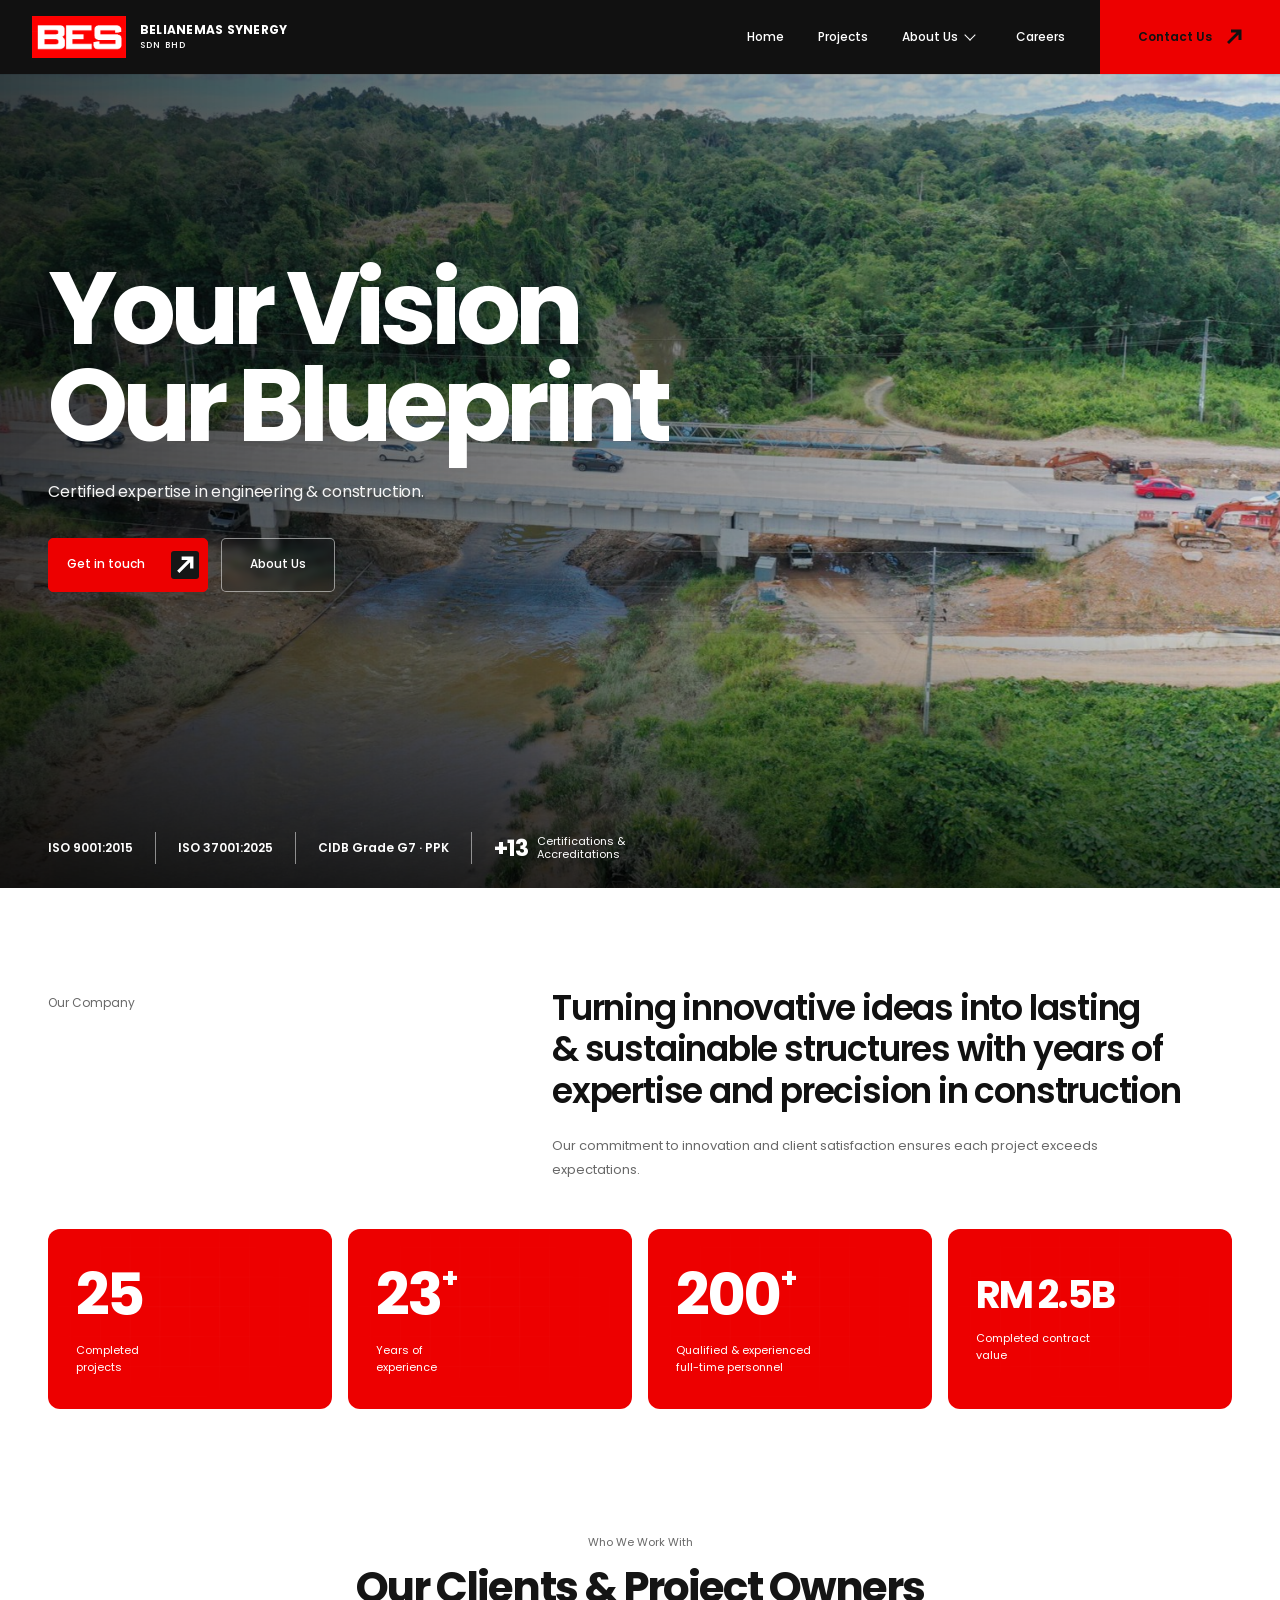
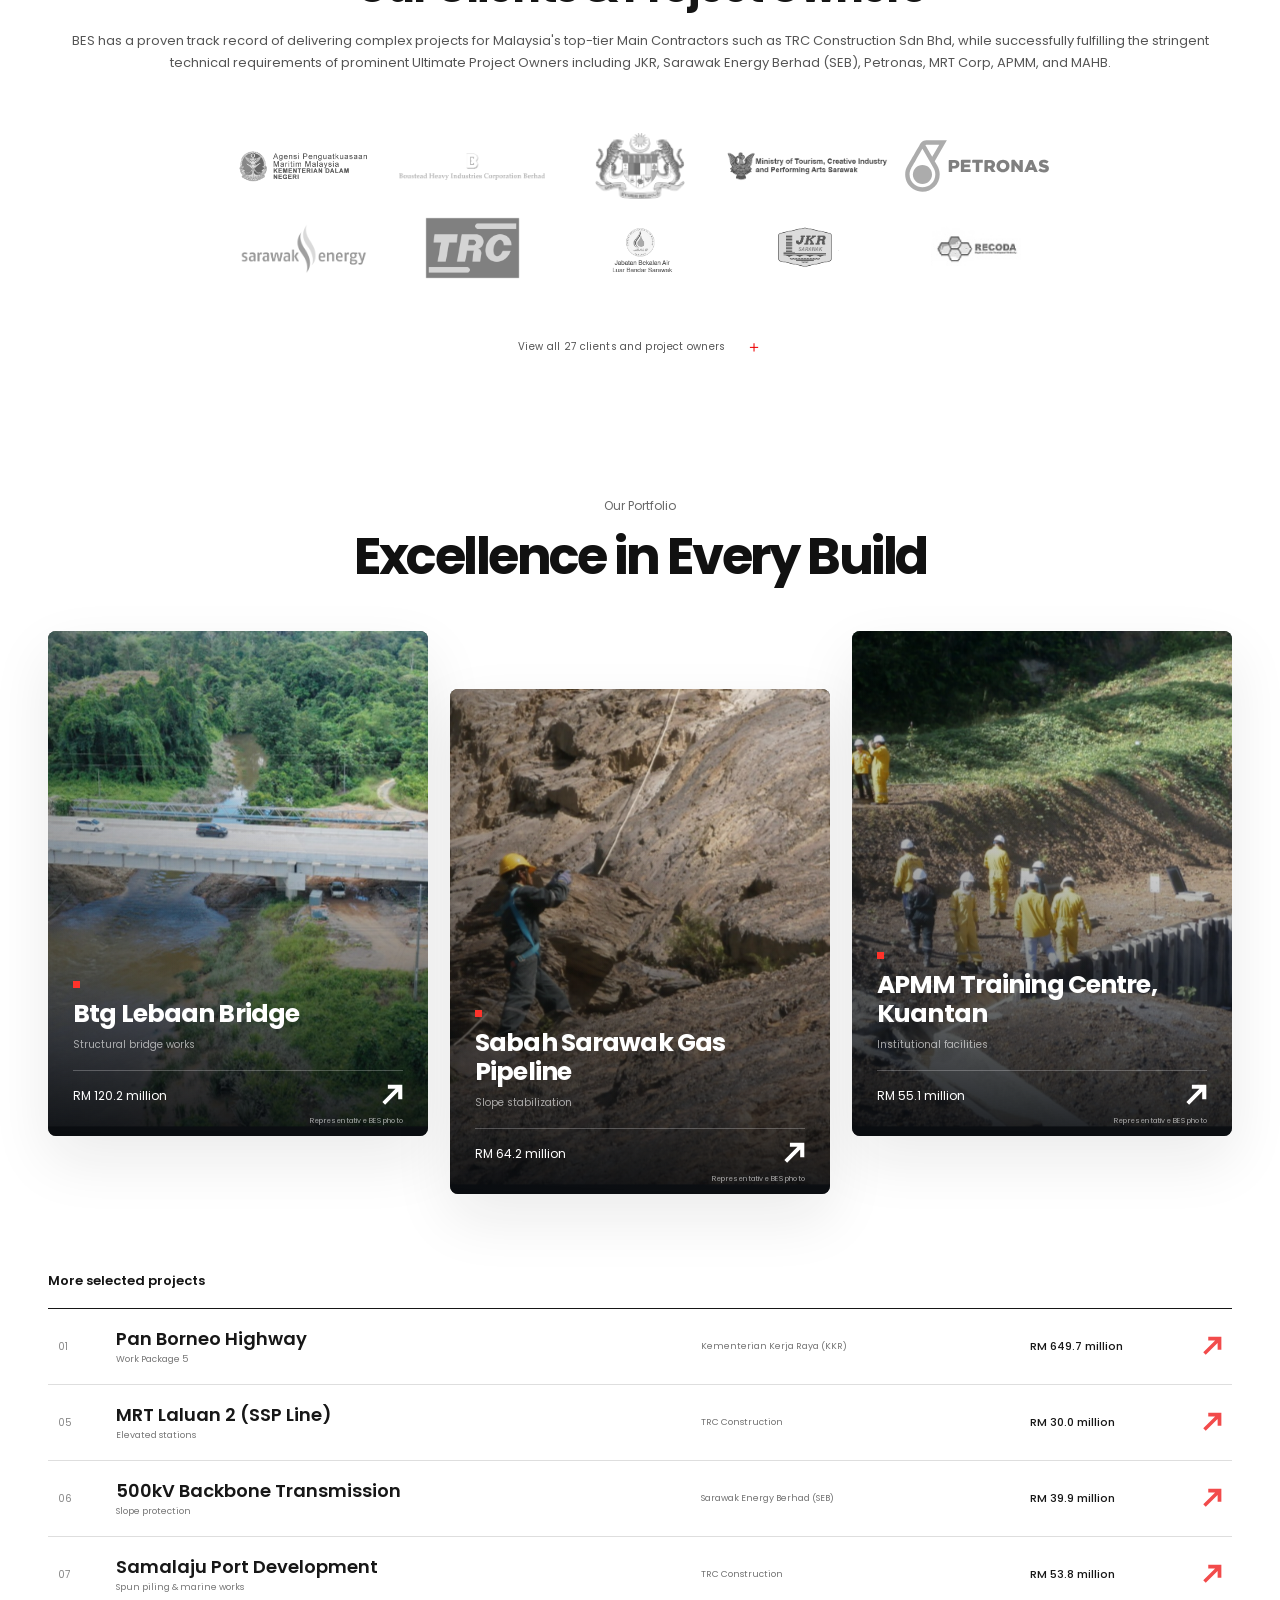
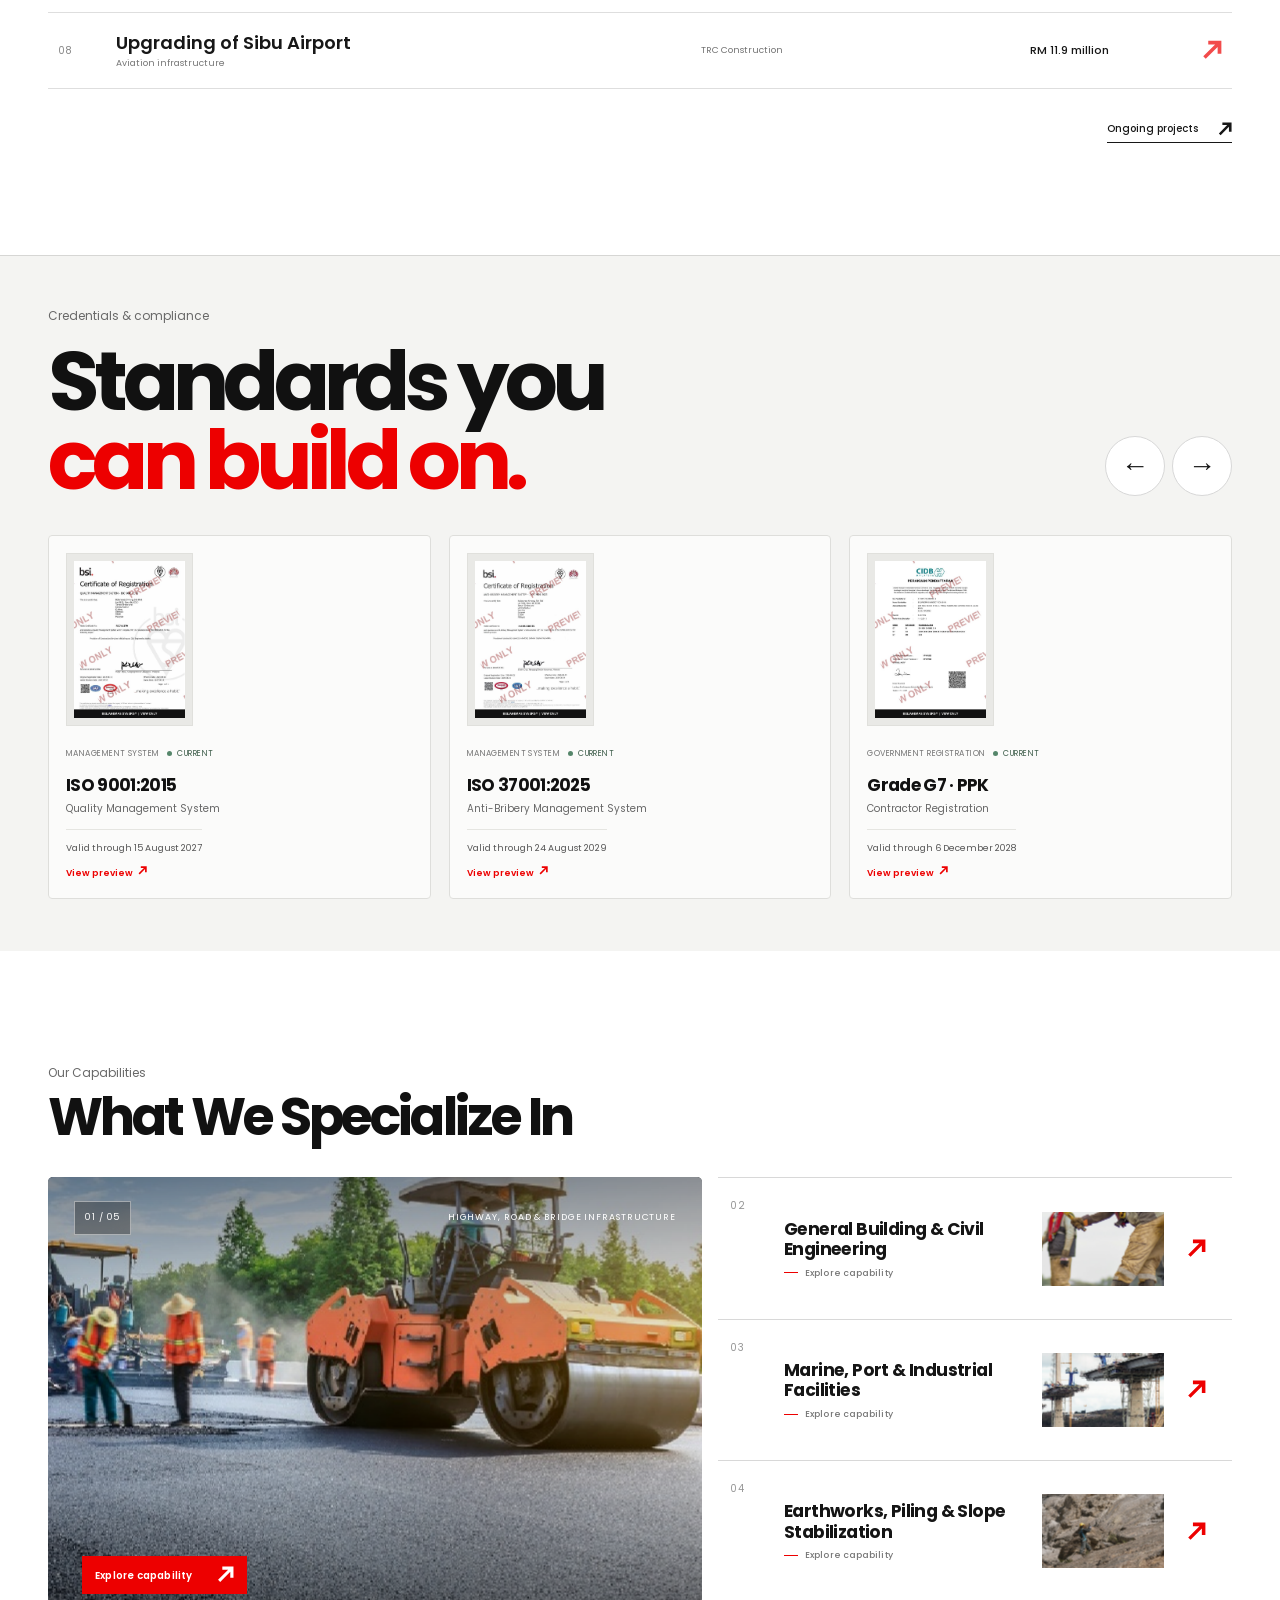
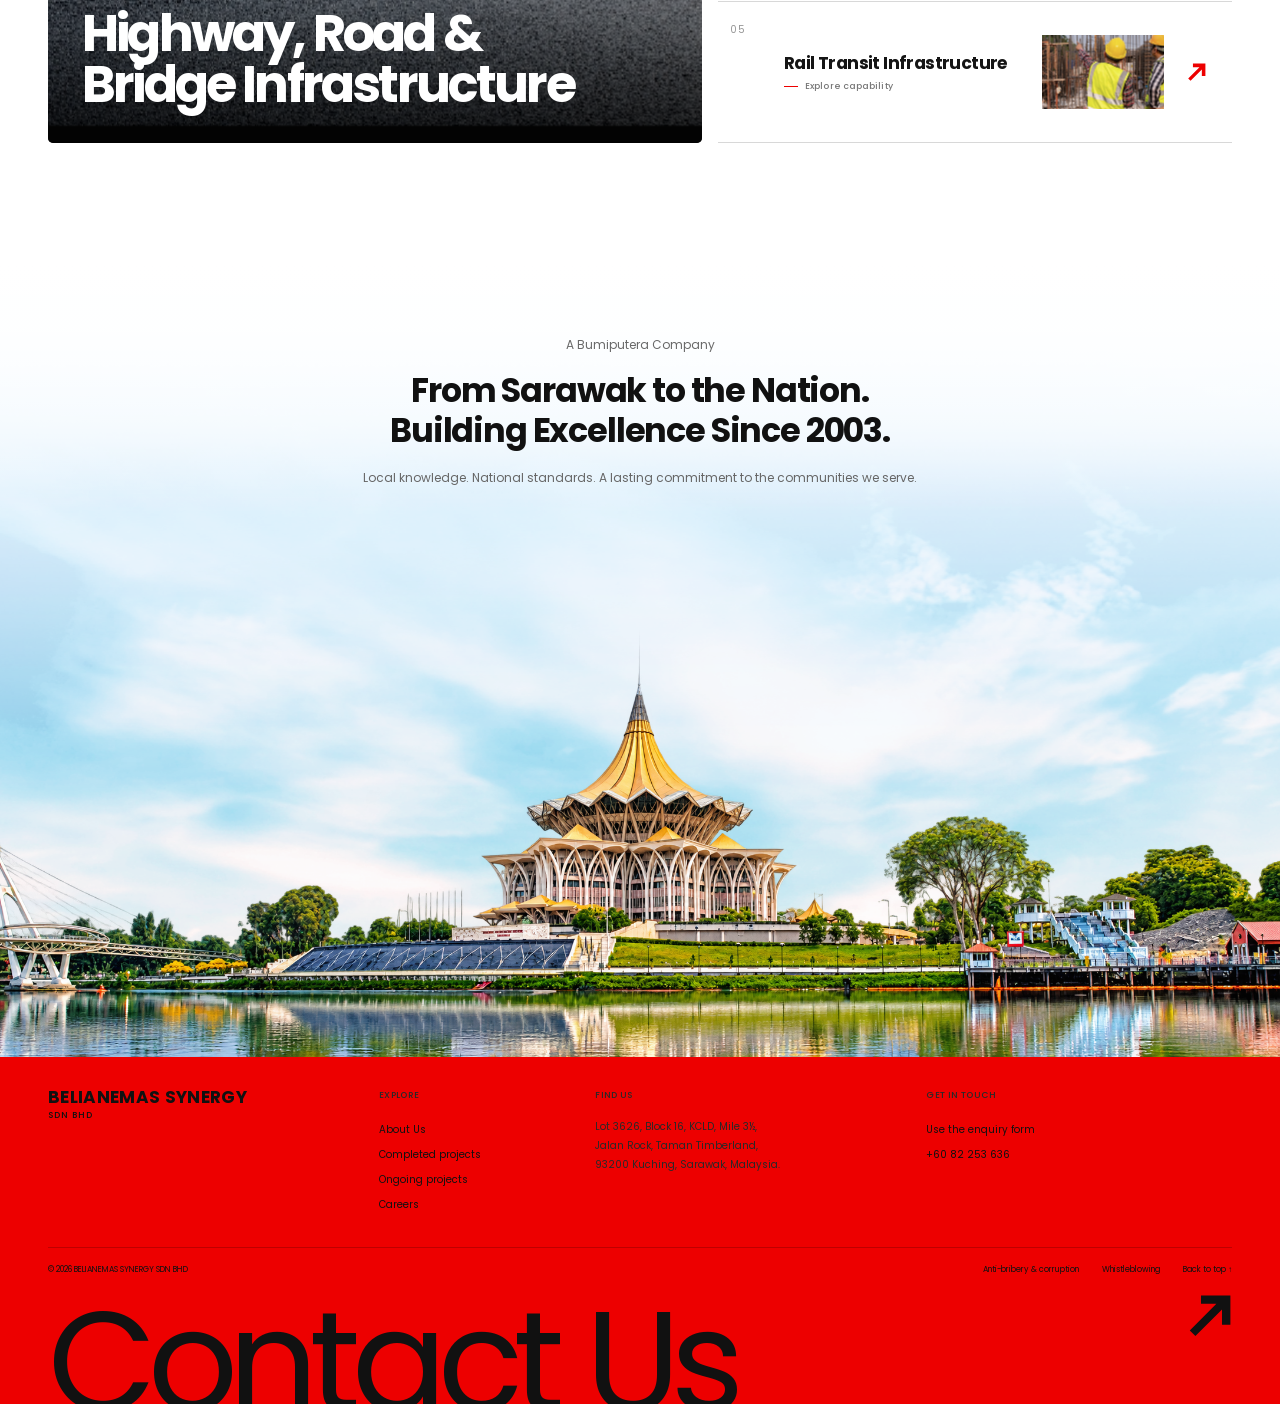
==== commit 6eb30cf5: "Show watermarked certificate previews and refine contact mockup" ====
--- a/index.html
+++ b/index.html
@@ -10,8 +10,8 @@
   <link rel="preload" href="assets/approved/poppins-4.ttf" as="font" type="font/ttf" crossorigin>
   <link rel="stylesheet" href="assets/approved/fonts.css">
   <link rel="stylesheet" href="refined.css">
-  <link rel="stylesheet" href="motion.css?v=20261019-clients-title">
-  <script defer src="app.js?v=20261019-clients-title"></script>
+  <link rel="stylesheet" href="motion.css?v=20261023-client-review">
+  <script defer src="app.js?v=20261023-client-review"></script>
 </head>
 <body>
   <a class="skip-link" href="#main">Skip to content</a>
@@ -24,7 +24,7 @@
   <nav id="mobile-menu" class="mobile-menu" aria-label="Mobile navigation" hidden><a href="./ongoing-projects.html">Projects</a><a href="./about.html">About Us</a><a class="mobile-sub-link" href="./anti-bribery-and-corruption.html">Anti-Bribery &amp; Corruption</a><a class="mobile-sub-link" href="./whistleblowing-procedure.html">Whistleblowing Procedure</a><a href="./careers.html">Careers</a><a href="./contact.html">Contact us <svg class="site-arrow" viewBox="0 0 64 64" aria-hidden="true" focusable="false"><path d="M4 52 42 14H20V2H62V44H50V22L12 60Z"/></svg></a></nav>
   <main id="main"></main>
   <footer class="site-footer">
-    <div class="footer-grid"><div><a class="brand footer-brand" href="./index.html"><img class="footer-logo" src="assets/bes-black.svg" alt="BES"><span class="brand-name">BELIANEMAS SYNERGY<span>SDN BHD</span></span></a></div><div><p class="eyebrow">EXPLORE</p><a href="./about.html">About Us</a><a href="./index.html#projects">Completed projects</a><a href="./ongoing-projects.html">Ongoing projects</a><a href="./careers.html">Careers</a></div><div><p class="eyebrow">FIND US</p><p>Lot 3626, Block 16, KCLD, Mile 3½,<br>Jalan Rock, Taman Timberland,<br>93200 Kuching, Sarawak, Malaysia.</p></div><div><p class="eyebrow">GET IN TOUCH</p><a href="mailto:corporate@belianemas.my">corporate@belianemas.my</a><a href="tel:+6082253636">+60 82 253 636</a></div></div>
+    <div class="footer-grid"><div><a class="brand footer-brand" href="./index.html"><span class="brand-name">BELIANEMAS SYNERGY<span>SDN BHD</span></span></a></div><div><p class="eyebrow">EXPLORE</p><a href="./about.html">About Us</a><a href="./index.html#projects">Completed projects</a><a href="./ongoing-projects.html">Ongoing projects</a><a href="./careers.html">Careers</a></div><div><p class="eyebrow">FIND US</p><p>Lot 3626, Block 16, KCLD, Mile 3½,<br>Jalan Rock, Taman Timberland,<br>93200 Kuching, Sarawak, Malaysia.</p></div><div><p class="eyebrow">GET IN TOUCH</p><a href="./contact.html">Use the enquiry form</a><a href="tel:+6082253636">+60 82 253 636</a></div></div>
     <div class="footer-bottom"><p>© 2026 BELIANEMAS SYNERGY SDN BHD</p><div><a href="./anti-bribery-and-corruption.html">Anti-bribery & corruption</a><a href="./whistleblowing-procedure.html">Whistleblowing</a><a href="#top" class="back-top" aria-label="Back to top">Back to top ↑</a></div></div>
     <a class="footer-cta" href="./contact.html">Contact Us<svg class="site-arrow" viewBox="0 0 64 64" aria-hidden="true" focusable="false"><path d="M4 52 42 14H20V2H62V44H50V22L12 60Z"/></svg></a>
   </footer>
--- a/motion.css
+++ b/motion.css
@@ -261,13 +261,13 @@
 /* Keep the approved company proof points to the original three-card row. */
 .stats{grid-template-columns:repeat(3,minmax(0,1fr))}
 .stat{min-height:180px}
-.careers-openings{padding-top:58px;padding-bottom:110px}
+.careers-openings{max-width:1200px;padding-top:58px;padding-bottom:110px}
 .careers-heading{display:flex;align-items:end;justify-content:space-between;gap:28px;margin-bottom:35px}
 .careers-heading h2{margin:0;color:#151515;font-size:clamp(30px,3.4vw,48px);line-height:1.1;letter-spacing:-.045em;font-weight:700}
 .careers-heading .section-tag{margin-bottom:12px;color:var(--red);font-weight:600}
 .job-list{border-top:1px solid #171717}
 .job-opening{border-bottom:1px solid #dedede}
-.job-opening>summary{position:relative;min-height:104px;display:grid;grid-template-columns:52px minmax(0,1fr) 190px 44px;align-items:center;gap:20px;list-style:none;cursor:pointer;padding:17px 12px 17px 6px;transition:background .25s,padding .25s}
+.job-opening>summary{position:relative;min-height:104px;display:grid;grid-template-columns:52px minmax(0,1fr) 44px;align-items:center;gap:20px;list-style:none;cursor:pointer;padding:17px 12px 17px 6px;transition:background .25s,padding .25s}
 .job-opening>summary::-webkit-details-marker{display:none}
 .job-opening>summary:before{position:absolute;inset:0 auto 0 0;width:3px;background:var(--red);content:'';transform:scaleY(0);transform-origin:center;transition:transform .25s}
 .job-opening>summary:hover,.job-opening>summary:focus-visible,.job-opening[open]>summary{padding-inline:18px;background:#fff7f6}
@@ -640,13 +640,13 @@
 .capability-row-arrow .site-arrow{width:19px;height:19px}
 
 /* Match the reference footer's oversized Contact Us line and upper-right arrow. */
-.site-footer{padding-inline:clamp(24px,2.7vw,40px)}
-.footer-cta{position:relative;display:block;height:.8em;overflow:hidden;padding:0;font-size:clamp(108px,18vw,280px);font-weight:400;line-height:1;letter-spacing:-.066em;white-space:nowrap}
-.footer-cta>.site-arrow{position:absolute;top:.02em;right:0;width:clamp(56px,4.4vw,68px);height:clamp(56px,4.4vw,68px);vertical-align:baseline;transition:transform .25s}
+.site-footer{padding-inline:max(48px,calc((100vw - 1440px)/2))}
+.footer-cta{position:relative;display:block;height:.8em;overflow:hidden;padding:0;font-size:clamp(68px,11vw,150px);font-weight:400;line-height:1;letter-spacing:-.066em;white-space:nowrap}
+.footer-cta>.site-arrow{position:absolute;top:.02em;right:0;width:clamp(38px,3.5vw,56px);height:clamp(38px,3.5vw,56px);vertical-align:baseline;transition:transform .25s}
 .footer-cta:hover>.site-arrow{transform:translate(5px,-5px)}
 @media(max-width:760px){
  .site-footer{padding-inline:6%}
- .footer-cta{height:.82em;padding:0;font-size:clamp(52px,15vw,110px)}
+ .footer-cta{height:.82em;padding:0;font-size:clamp(42px,13vw,80px)}
  .footer-cta>.site-arrow{top:.03em;width:clamp(26px,6vw,48px);height:clamp(26px,6vw,48px)}
 }
 
@@ -666,21 +666,29 @@
 main{flex:1 0 auto}
 .site-footer{flex:none;margin-bottom:0;padding-bottom:0}
 
-/* Homepage hero actions and credential count. */
-.hero-actions>.btn-red{position:relative;justify-content:center;min-width:155px}
-.hero-actions>.btn-red>.site-arrow{position:absolute;right:8px;margin:0}
-.hero-cert-count{position:absolute;right:0;bottom:27px;display:flex;align-items:baseline;gap:12px;color:#fff;text-align:right}
-.hero-cert-count strong{font-size:clamp(36px,4vw,54px);font-weight:700;line-height:1;letter-spacing:-.07em}
-.hero-cert-count span{font-size:11px;font-weight:600;letter-spacing:.04em;text-transform:uppercase}
+/* Homepage hero actions. */
+.hero-actions>.btn-red{justify-content:space-between;min-width:160px;gap:20px;padding-left:18px;padding-right:8px}
+.hero-actions>.btn-red>.site-arrow{position:static;margin:0;flex:none}
+.hero-actions>.btn-glass{padding-inline:28px}
+.hero-cert-strip{position:absolute;left:0;bottom:24px;display:flex;align-items:center;max-width:100%;overflow-x:auto;white-space:nowrap;scrollbar-width:none}
+.hero-cert-strip::-webkit-scrollbar{display:none}
+.hero-cert-strip>:is(a,button){display:inline-flex;align-items:center;flex:0 0 auto;min-height:32px;padding:0 22px;border:0;border-right:1px solid #ffffff80;background:none;color:#fff;font-size:12px;font-weight:600;line-height:1.2}
+.hero-cert-strip>:first-child{padding-left:0}
+.hero-cert-strip>:last-child{padding-right:0;border-right:0}
+.hero-cert-strip>:is(a,button):hover,.hero-cert-strip>:is(a,button):focus-visible{color:#fff;text-decoration:underline;text-underline-offset:3px}
+.hero-cert-more{gap:9px}
+.hero-cert-more strong{font-size:23px;line-height:1;letter-spacing:-.04em}
+.hero-cert-more span{font-size:11px;line-height:1.2;font-weight:400}
 @media(max-width:760px){
- .hero-cert-count{right:0;bottom:19px;gap:8px}
- .hero-cert-count strong{font-size:34px}
- .hero-cert-count span{max-width:100px;font-size:8px;line-height:1.25;text-align:left}
+ .hero-cert-strip{bottom:18px}
+ .hero-cert-strip>:is(a,button){padding-inline:12px;font-size:9px}
+ .hero-cert-more strong{font-size:18px}
+ .hero-cert-more span{font-size:9px}
 }
 
-/* Keep the Contact Us label centered independently of its arrow. */
-.header-contact{position:relative;justify-content:center;min-width:180px;gap:0}
-.header-contact>.site-arrow{position:absolute;right:22px;top:50%;transform:translateY(-50%)}
+/* Center the Contact Us label and arrow together. */
+.header-contact{justify-content:center;min-width:180px;gap:14px}
+.header-contact>.site-arrow{position:static;transform:none;flex:none}
 
 /* Clearer project ledger hierarchy and a quieter footer link icon. */
 .project-ledger-row .row-title{font-size:18px;line-height:1.25}
@@ -690,10 +698,10 @@
  .project-carousel-footer .text-link>.site-arrow{width:12px;height:12px}
 }
 
-/* Black BES mark above the company name in the footer. */
-.footer-brand{flex-direction:column;align-items:flex-start;gap:12px}
-.footer-brand .footer-logo{display:block;width:126px;height:auto;max-width:none}
-@media(max-width:760px){.footer-brand .footer-logo{width:112px}}
+/* Put the black panel behind the BES mark only. */
+.footer-brand{flex-direction:column;align-items:flex-start;gap:0;background:transparent;padding:0}
+.footer-brand .brand-name{color:#111}
+@media(max-width:760px){.footer-brand .footer-logo{width:132px}}
 
 /* Pair the contact channels while keeping the introduction full width. */
 .contact-details{display:grid;grid-template-columns:repeat(2,minmax(0,1fr));column-gap:24px;row-gap:24px;align-content:start}
@@ -712,3 +720,19 @@
 /* Contact form submit button. */
 .contact-form .btn[type="submit"]{background:#111;border-color:#111;color:#fff}
 .contact-form .btn[type="submit"]:hover,.contact-form .btn[type="submit"]:focus-visible{background:#f26a21;border-color:#f26a21;color:#111}
+
+/* Certificate previews use flattened watermarked images, not public PDF links. */
+.certification-card{text-align:left;font-family:inherit;color:inherit;cursor:pointer}
+.certificate-viewer{padding-top:55px}
+.certificate-viewer h2{margin-bottom:8px}
+.certificate-viewer>p{font-size:12px;color:#666}
+.certificate-viewer-image{display:grid;place-items:center;margin:24px auto 12px;padding:18px;background:#ededeb;border:1px solid #ddd}
+.certificate-viewer-image img{display:block;max-width:100%;max-height:62svh;width:auto;height:auto;object-fit:contain;user-select:none}
+.certificate-viewer-note{margin:0;text-align:center;font-size:10px!important}
+@media(max-width:600px){.certificate-viewer{padding:55px 18px 25px}.certificate-viewer-image{padding:8px}.certificate-viewer-image img{max-height:55svh}}
+
+/* Keep the contact preview clear about delivery and preserve the two-row layout. */
+.contact-details>.contact-detail>p:not(.eyebrow){margin:0;color:#666;font-size:12px;line-height:1.7}
+.contact-form .form-status:not(:empty){margin:14px 0 0;padding:12px 14px;border-left:3px solid #f26a21;background:#fff;color:#333;font-size:11px;line-height:1.6}
+.footer-grid{padding-block:30px}
+.footer-bottom{padding-block:15px}
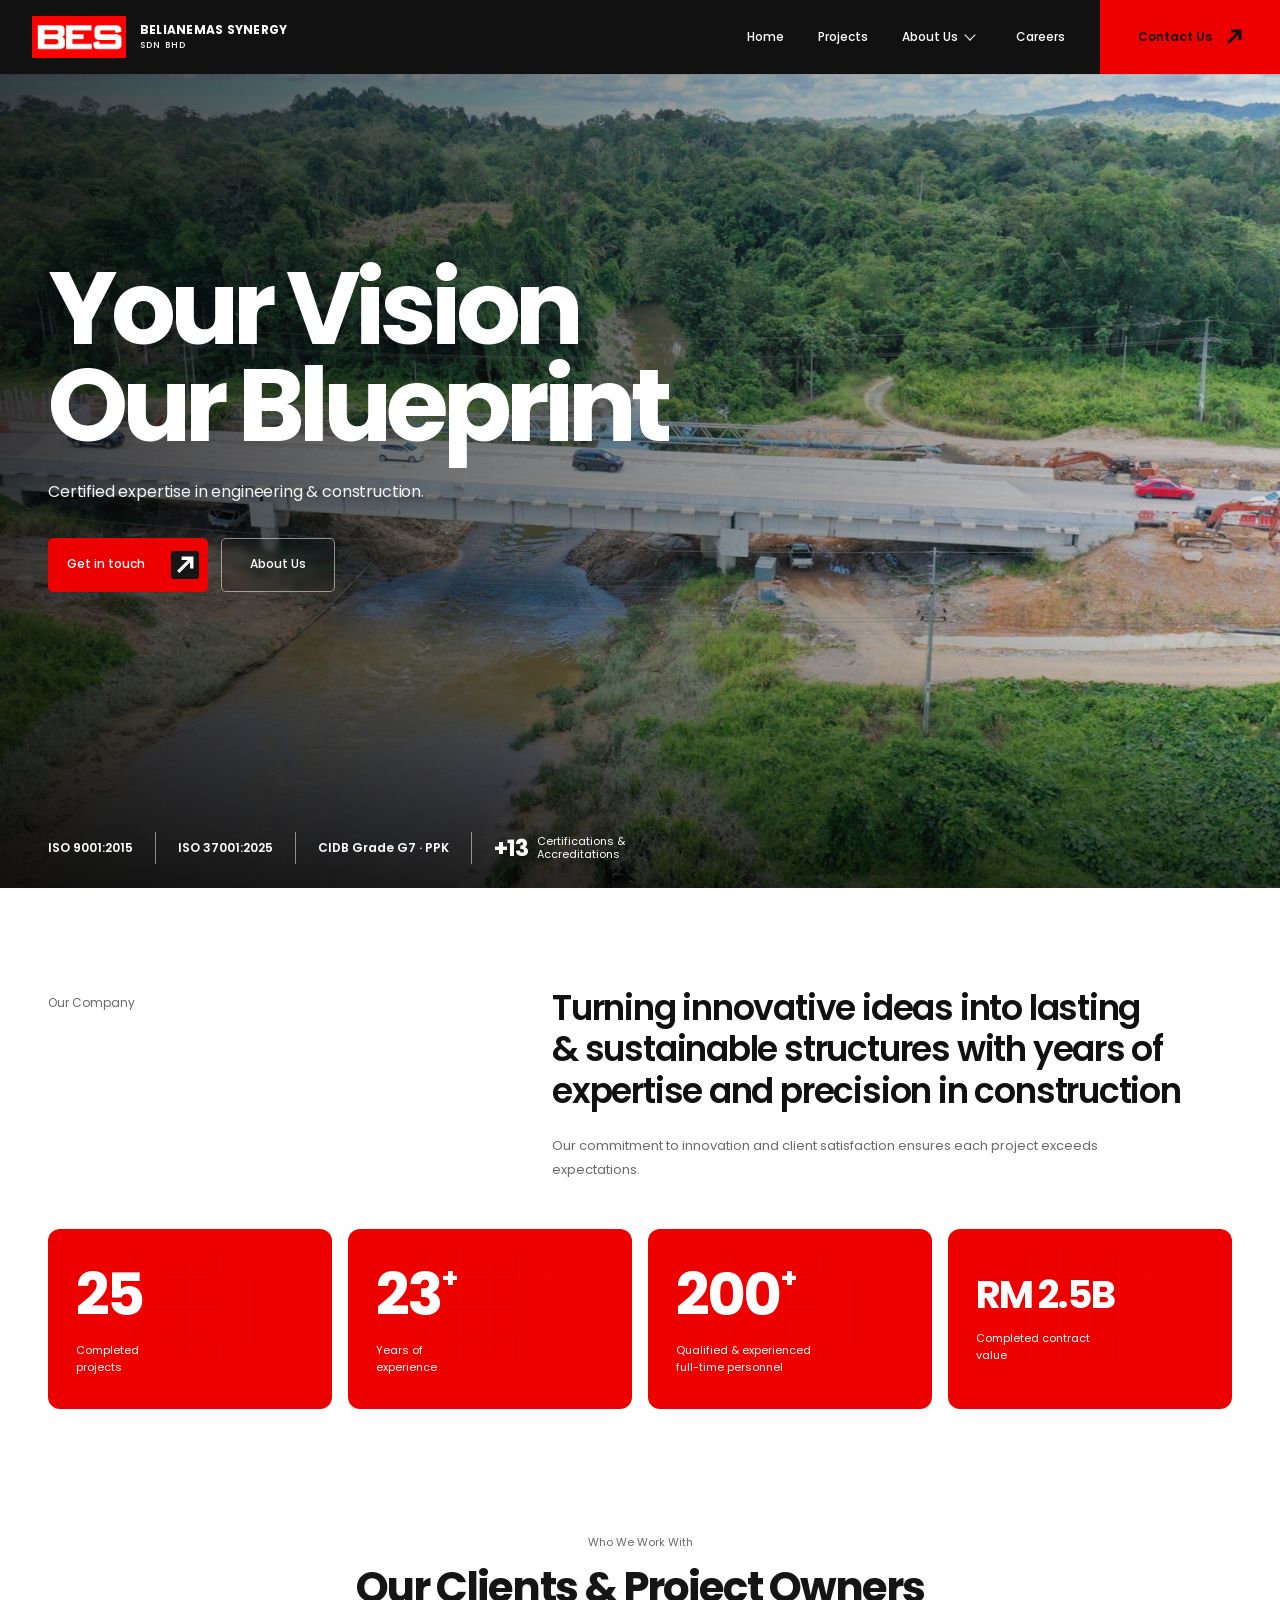
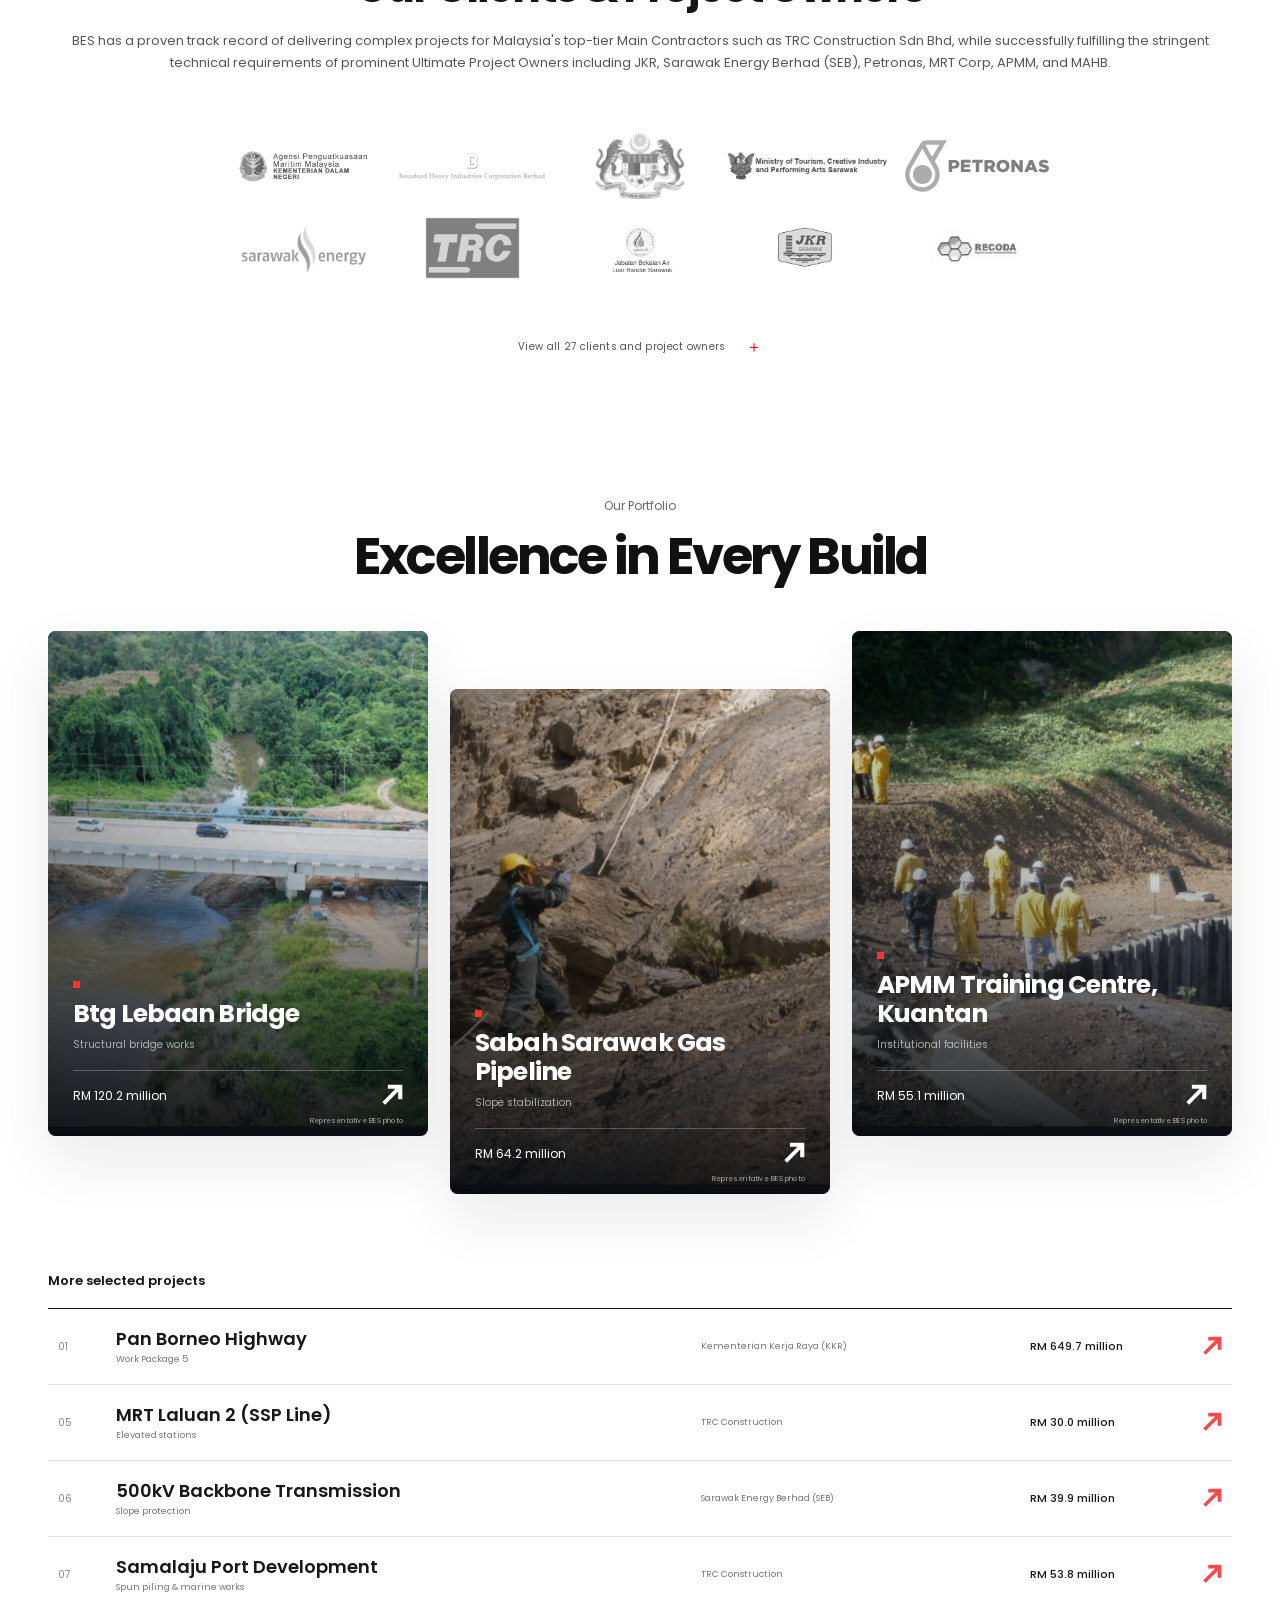
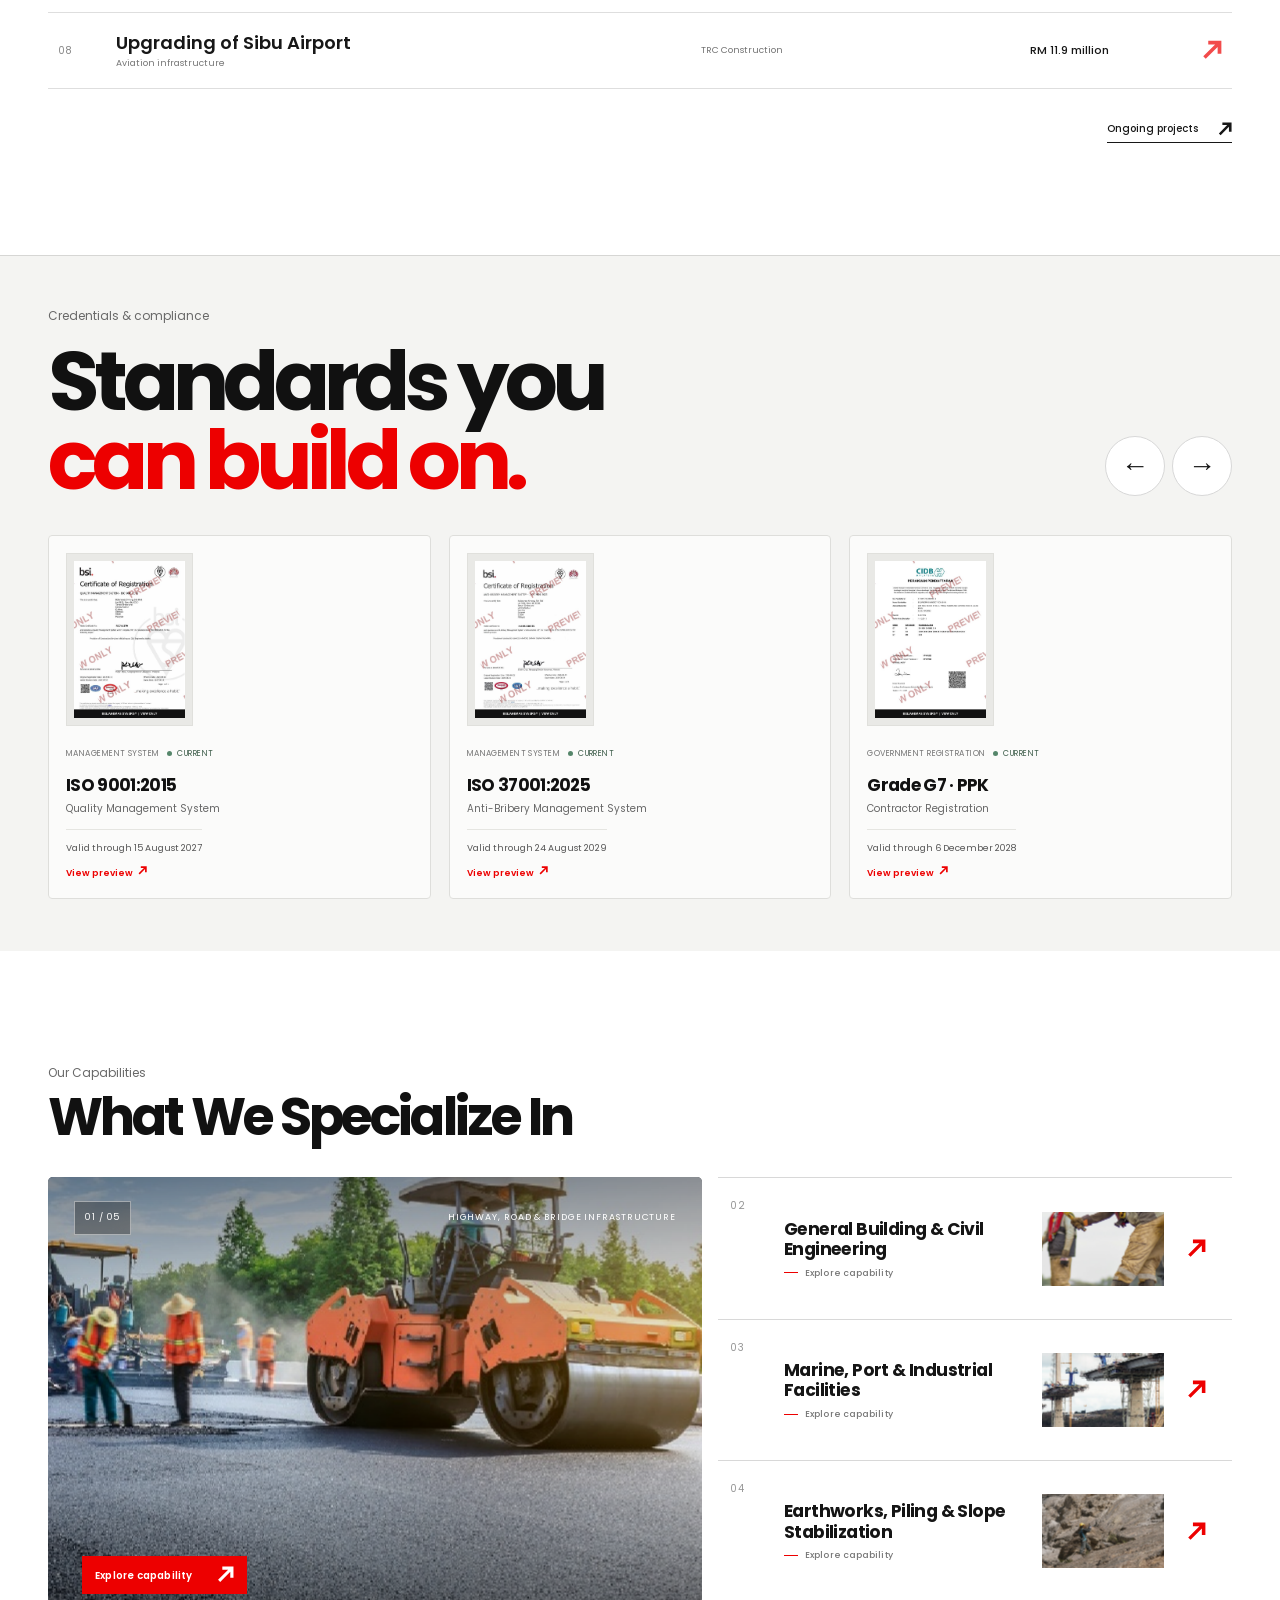
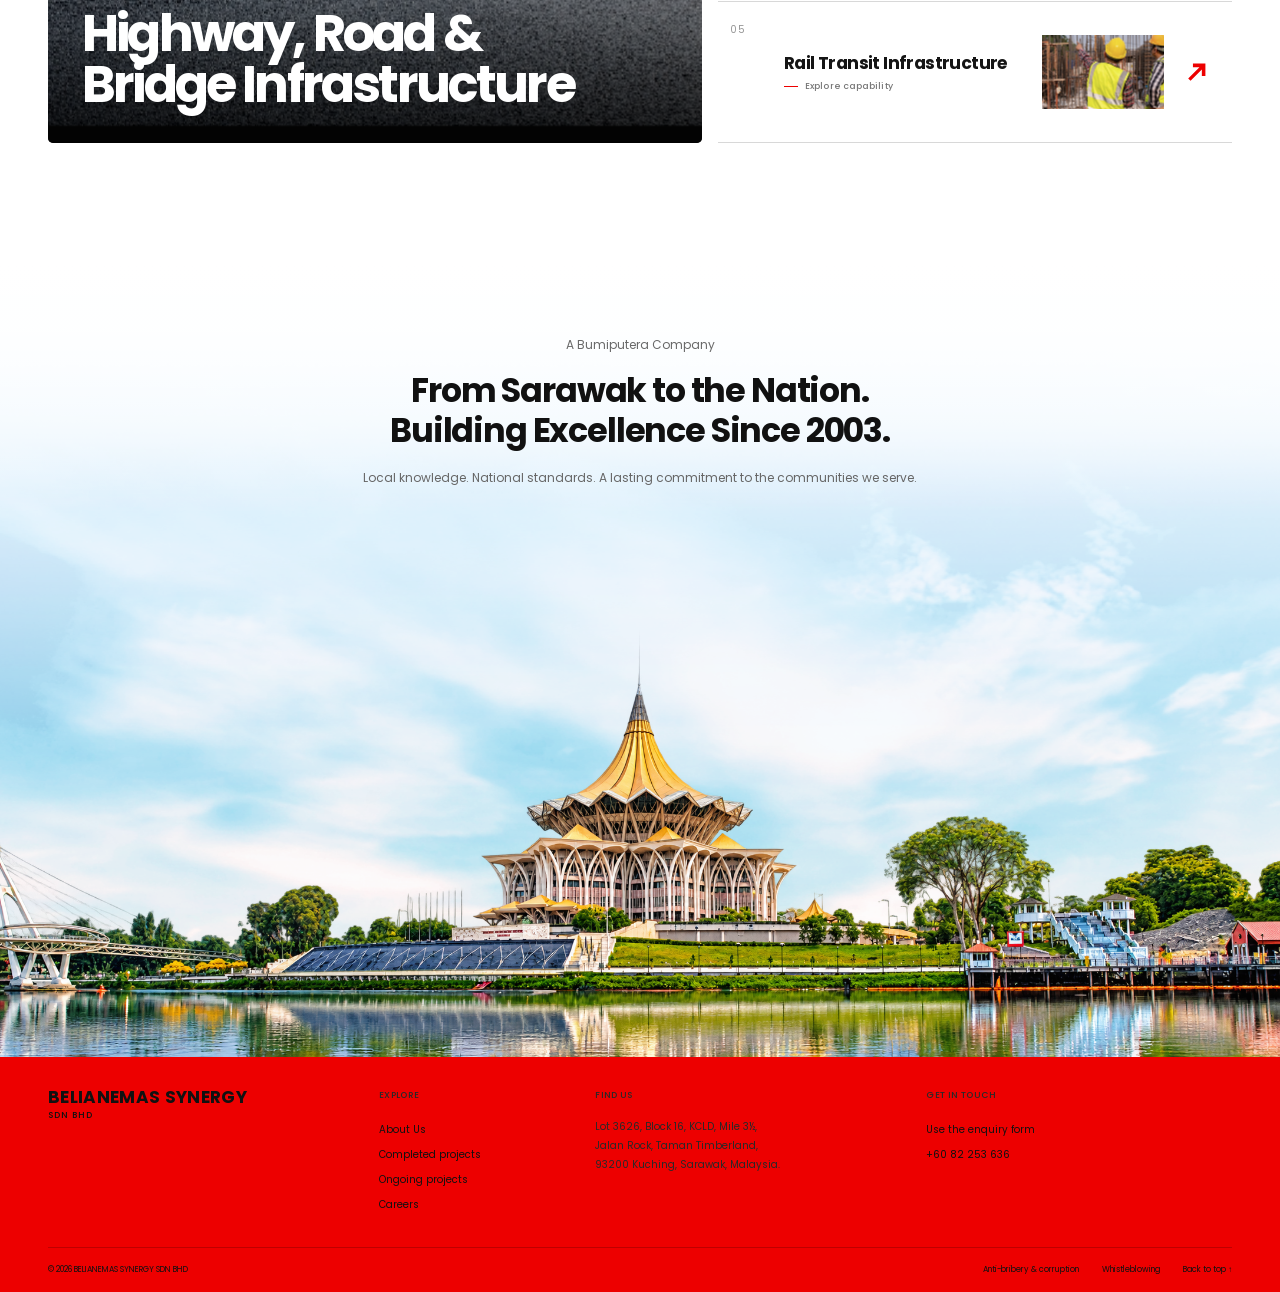
==== commit 5eacb5ab: "Remove oversized footer contact callout" ====
--- a/index.html
+++ b/index.html
@@ -10,7 +10,7 @@
   <link rel="preload" href="assets/approved/poppins-4.ttf" as="font" type="font/ttf" crossorigin>
   <link rel="stylesheet" href="assets/approved/fonts.css">
   <link rel="stylesheet" href="refined.css">
-  <link rel="stylesheet" href="motion.css?v=20261023-client-review">
+  <link rel="stylesheet" href="motion.css?v=20261023-footer">
   <script defer src="app.js?v=20261023-client-review"></script>
 </head>
 <body>
@@ -26,7 +26,6 @@
   <footer class="site-footer">
     <div class="footer-grid"><div><a class="brand footer-brand" href="./index.html"><span class="brand-name">BELIANEMAS SYNERGY<span>SDN BHD</span></span></a></div><div><p class="eyebrow">EXPLORE</p><a href="./about.html">About Us</a><a href="./index.html#projects">Completed projects</a><a href="./ongoing-projects.html">Ongoing projects</a><a href="./careers.html">Careers</a></div><div><p class="eyebrow">FIND US</p><p>Lot 3626, Block 16, KCLD, Mile 3½,<br>Jalan Rock, Taman Timberland,<br>93200 Kuching, Sarawak, Malaysia.</p></div><div><p class="eyebrow">GET IN TOUCH</p><a href="./contact.html">Use the enquiry form</a><a href="tel:+6082253636">+60 82 253 636</a></div></div>
     <div class="footer-bottom"><p>© 2026 BELIANEMAS SYNERGY SDN BHD</p><div><a href="./anti-bribery-and-corruption.html">Anti-bribery & corruption</a><a href="./whistleblowing-procedure.html">Whistleblowing</a><a href="#top" class="back-top" aria-label="Back to top">Back to top ↑</a></div></div>
-    <a class="footer-cta" href="./contact.html">Contact Us<svg class="site-arrow" viewBox="0 0 64 64" aria-hidden="true" focusable="false"><path d="M4 52 42 14H20V2H62V44H50V22L12 60Z"/></svg></a>
   </footer>
   <dialog id="detail-dialog"><button class="dialog-close" aria-label="Close details">✕</button><div id="dialog-content"></div></dialog>
 </body>
--- a/motion.css
+++ b/motion.css
@@ -639,15 +639,10 @@
 .footer-grid .site-arrow{width:.9em;height:.9em;margin-left:.2em}
 .capability-row-arrow .site-arrow{width:19px;height:19px}
 
-/* Match the reference footer's oversized Contact Us line and upper-right arrow. */
+/* Align footer content with the site's main content width. */
 .site-footer{padding-inline:max(48px,calc((100vw - 1440px)/2))}
-.footer-cta{position:relative;display:block;height:.8em;overflow:hidden;padding:0;font-size:clamp(68px,11vw,150px);font-weight:400;line-height:1;letter-spacing:-.066em;white-space:nowrap}
-.footer-cta>.site-arrow{position:absolute;top:.02em;right:0;width:clamp(38px,3.5vw,56px);height:clamp(38px,3.5vw,56px);vertical-align:baseline;transition:transform .25s}
-.footer-cta:hover>.site-arrow{transform:translate(5px,-5px)}
 @media(max-width:760px){
  .site-footer{padding-inline:6%}
- .footer-cta{height:.82em;padding:0;font-size:clamp(42px,13vw,80px)}
- .footer-cta>.site-arrow{top:.03em;width:clamp(26px,6vw,48px);height:clamp(26px,6vw,48px)}
 }
 
 /* Inverted site header palette. */
@@ -661,7 +656,7 @@
 .desktop-nav .nav-dropdown-panel a{color:#111;border-top-color:#0002}
 .desktop-nav .nav-dropdown-panel a:hover,.desktop-nav .nav-dropdown-panel a:focus-visible{background:#c90000;color:#111}
 
-/* Let the clipped CTA finish at the document edge with no white strip below it. */
+/* Keep the footer at the document edge on short pages. */
 body{display:flex;flex-direction:column;min-height:100svh}
 main{flex:1 0 auto}
 .site-footer{flex:none;margin-bottom:0;padding-bottom:0}
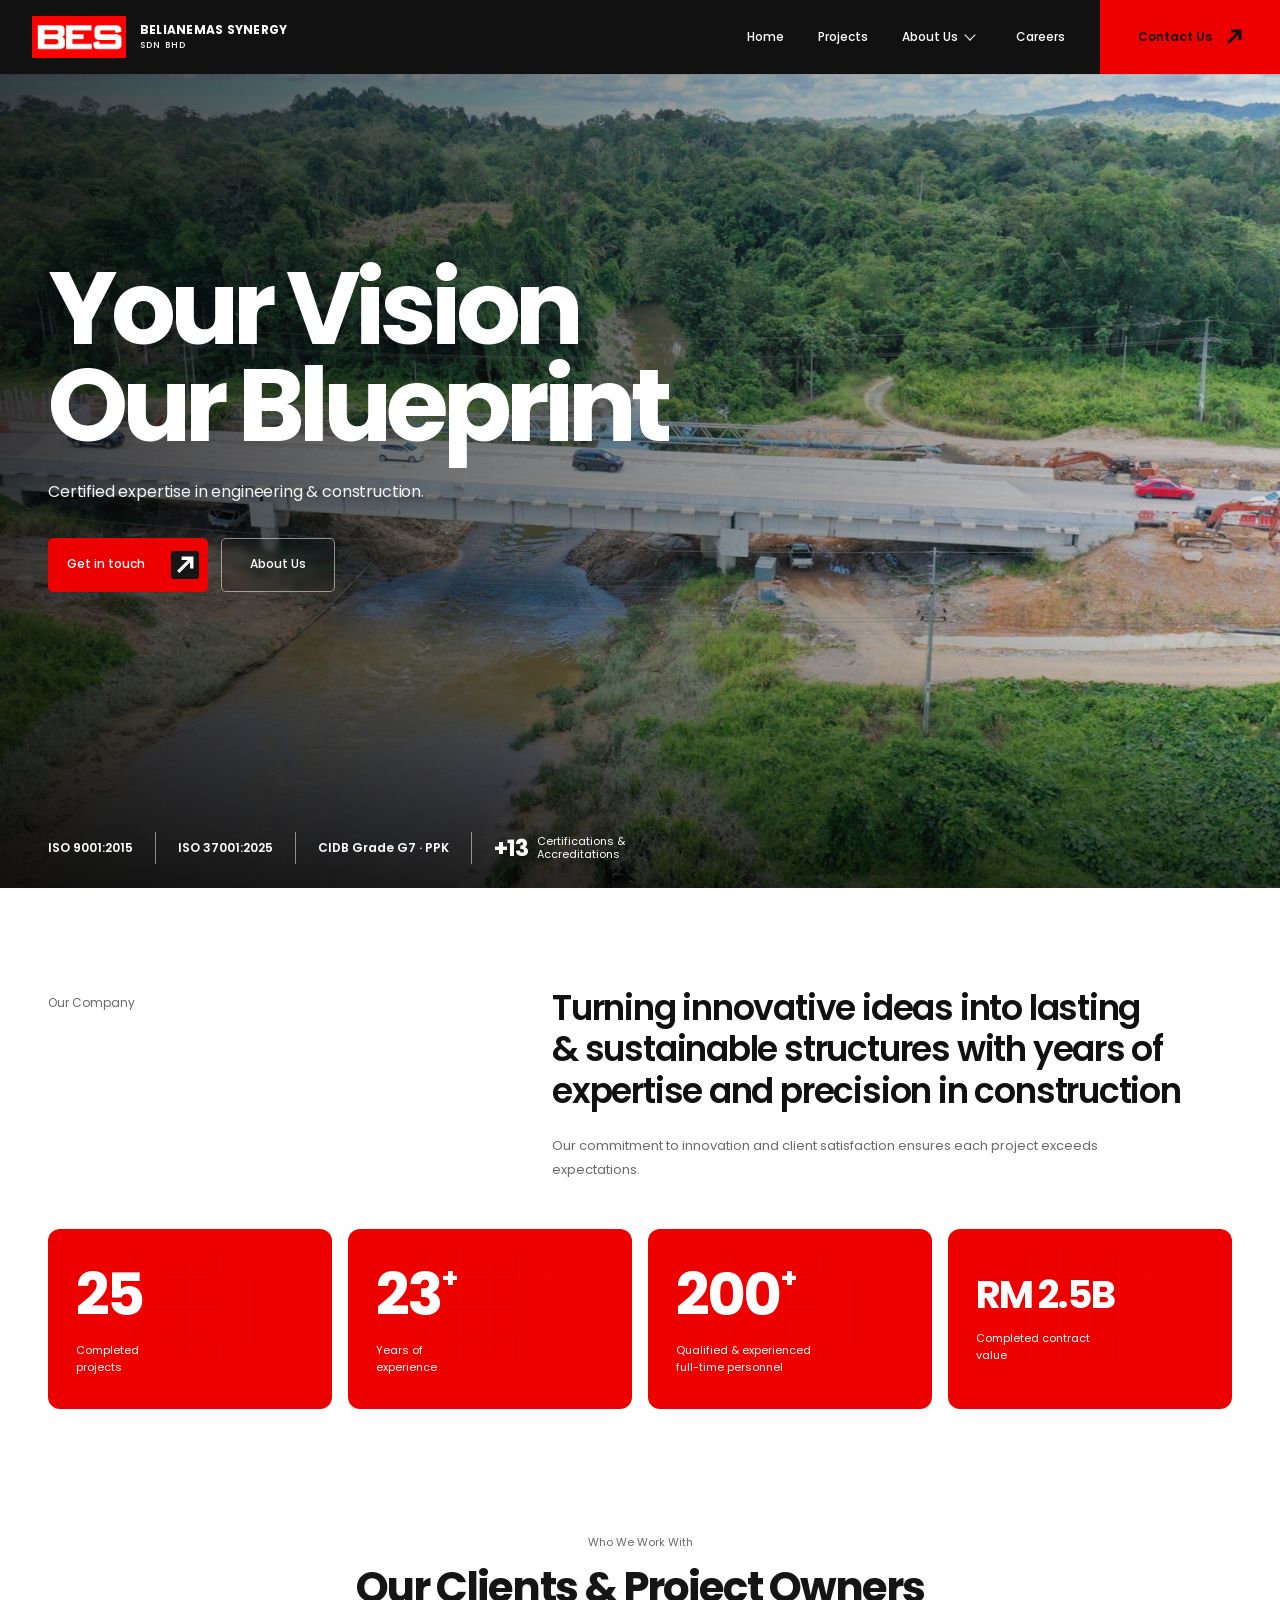
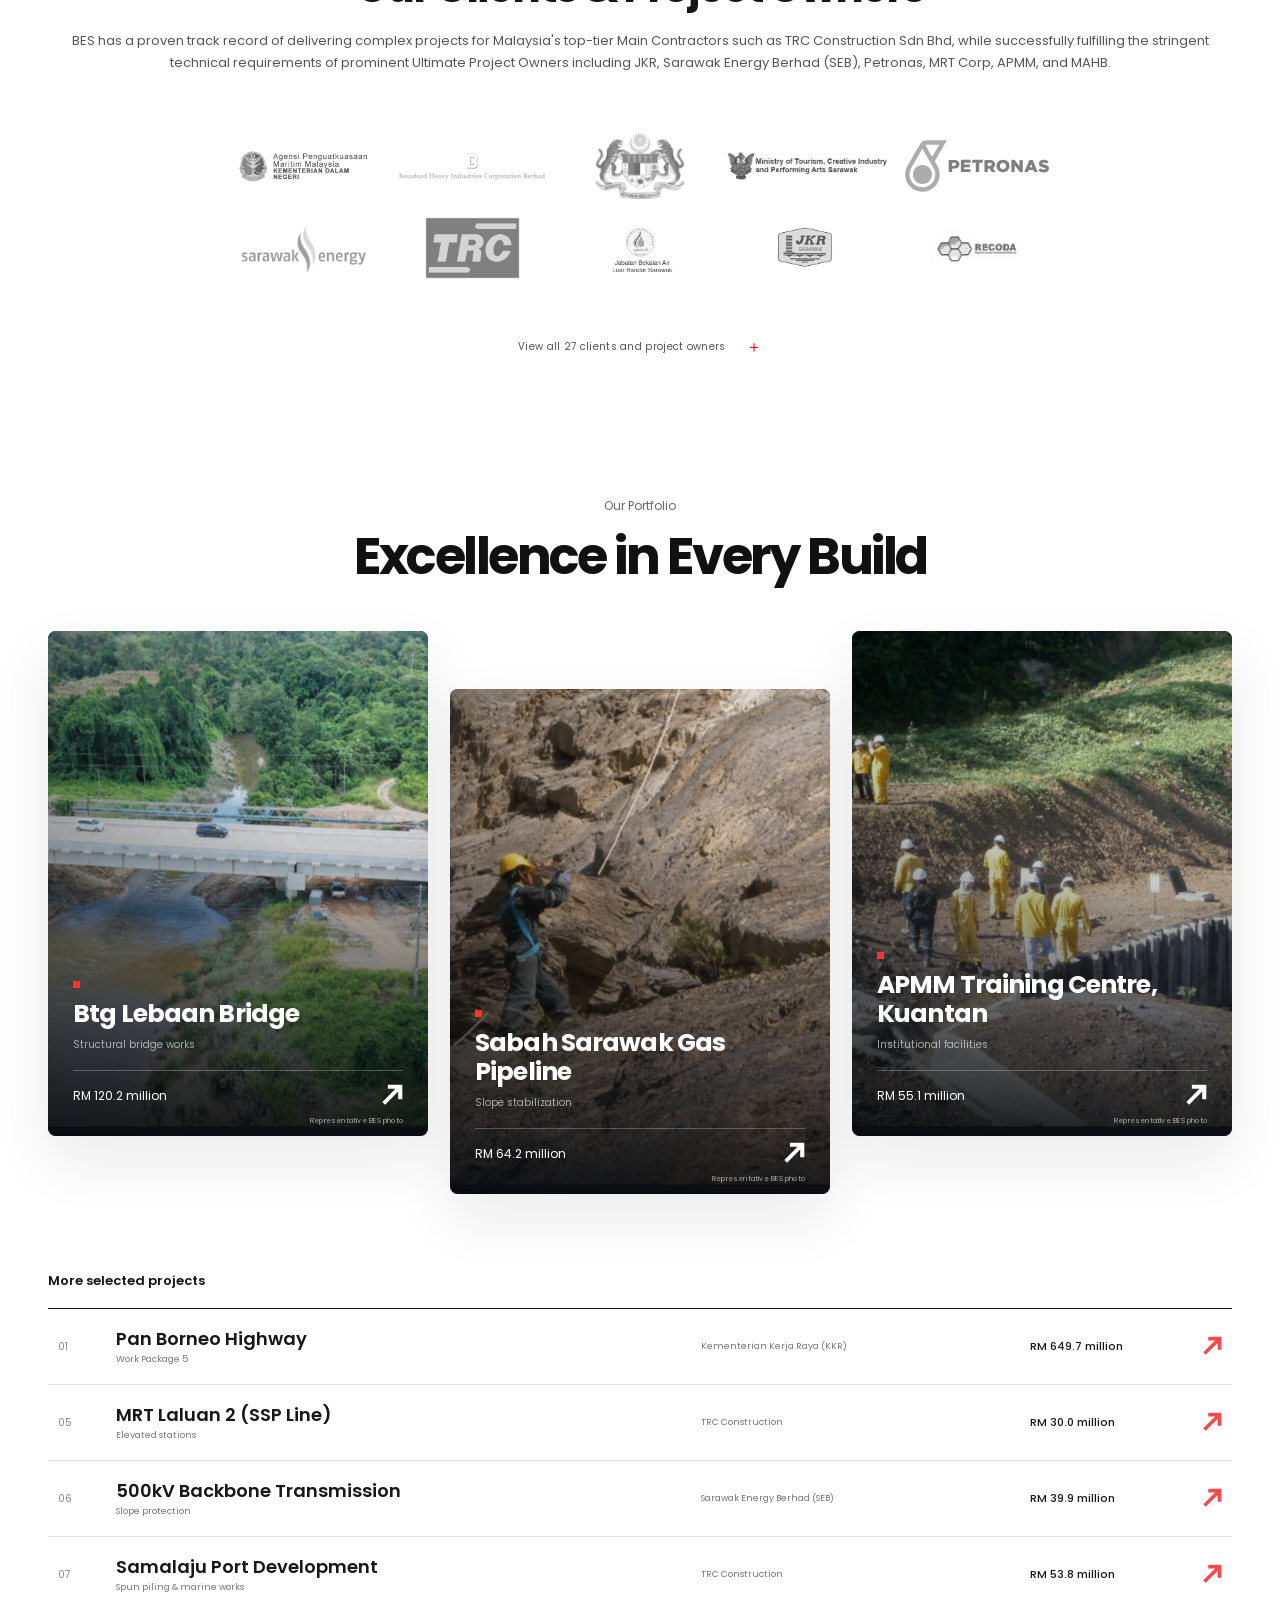
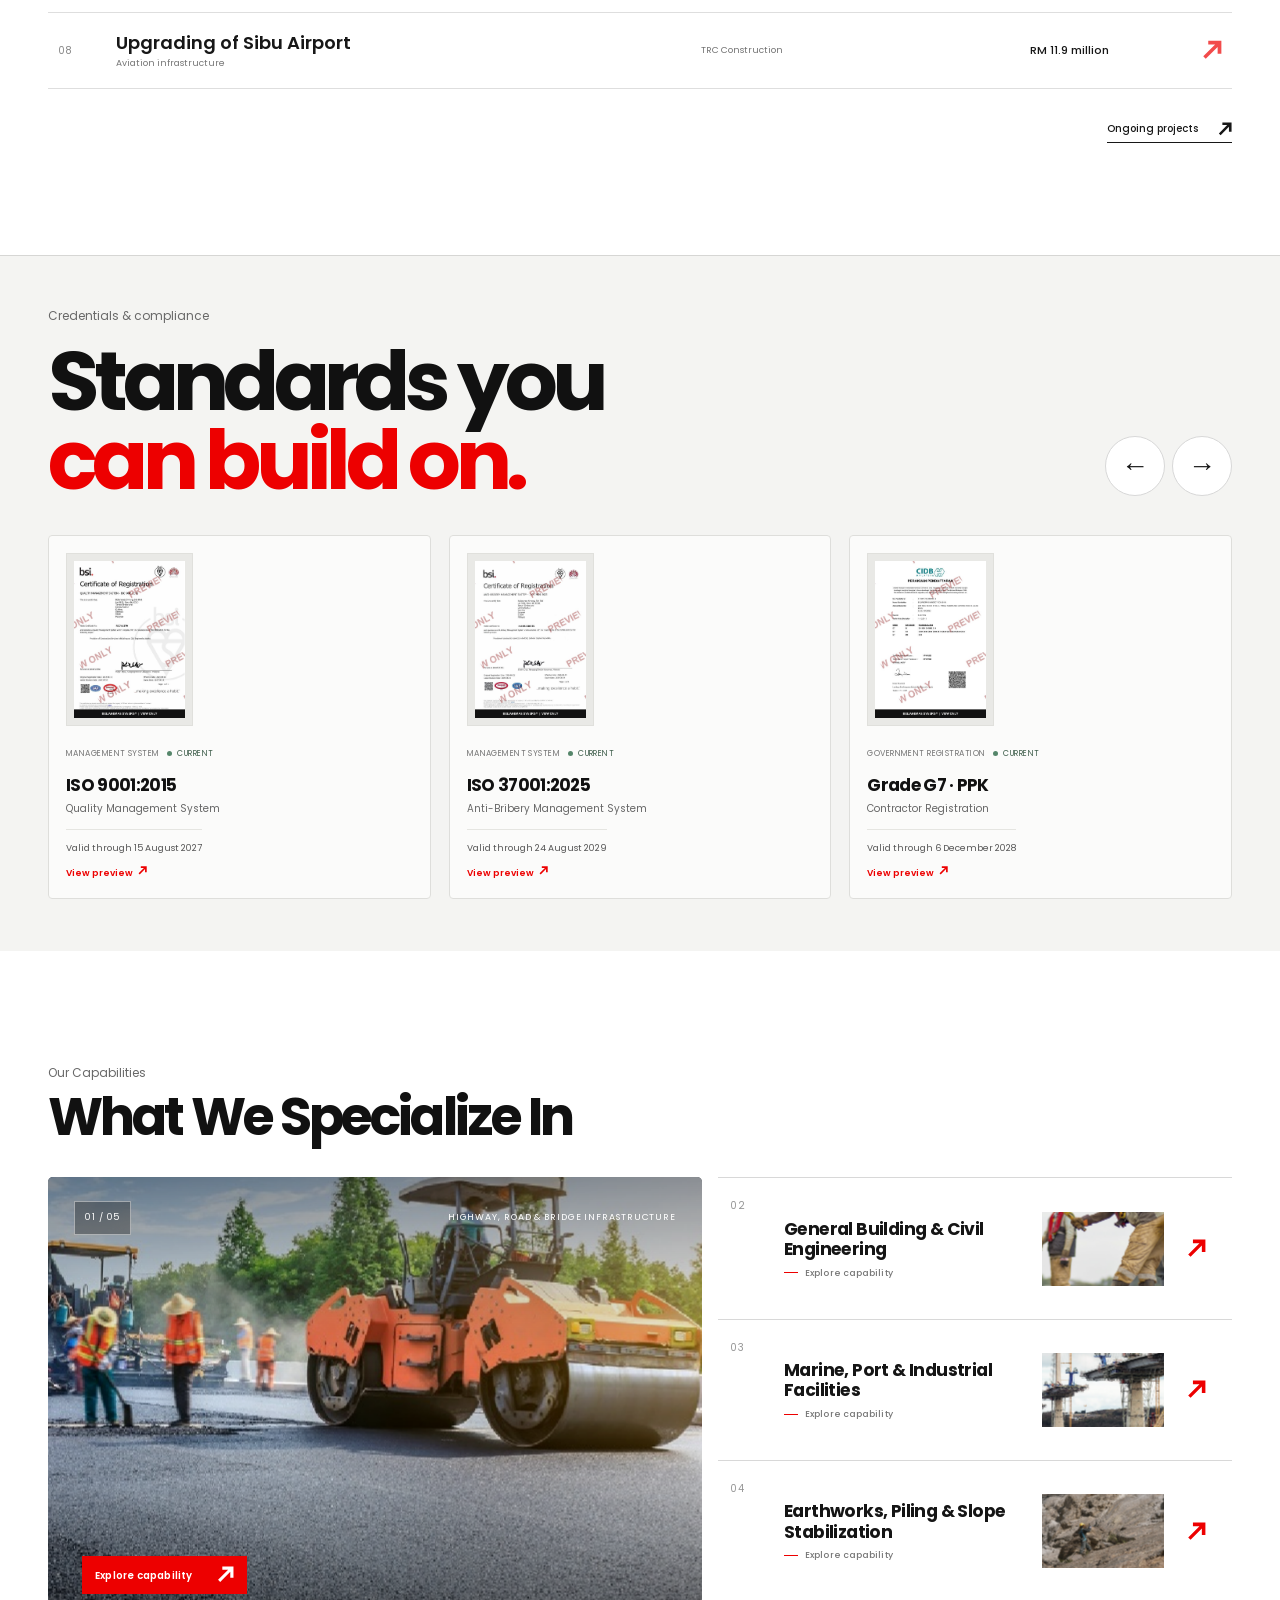
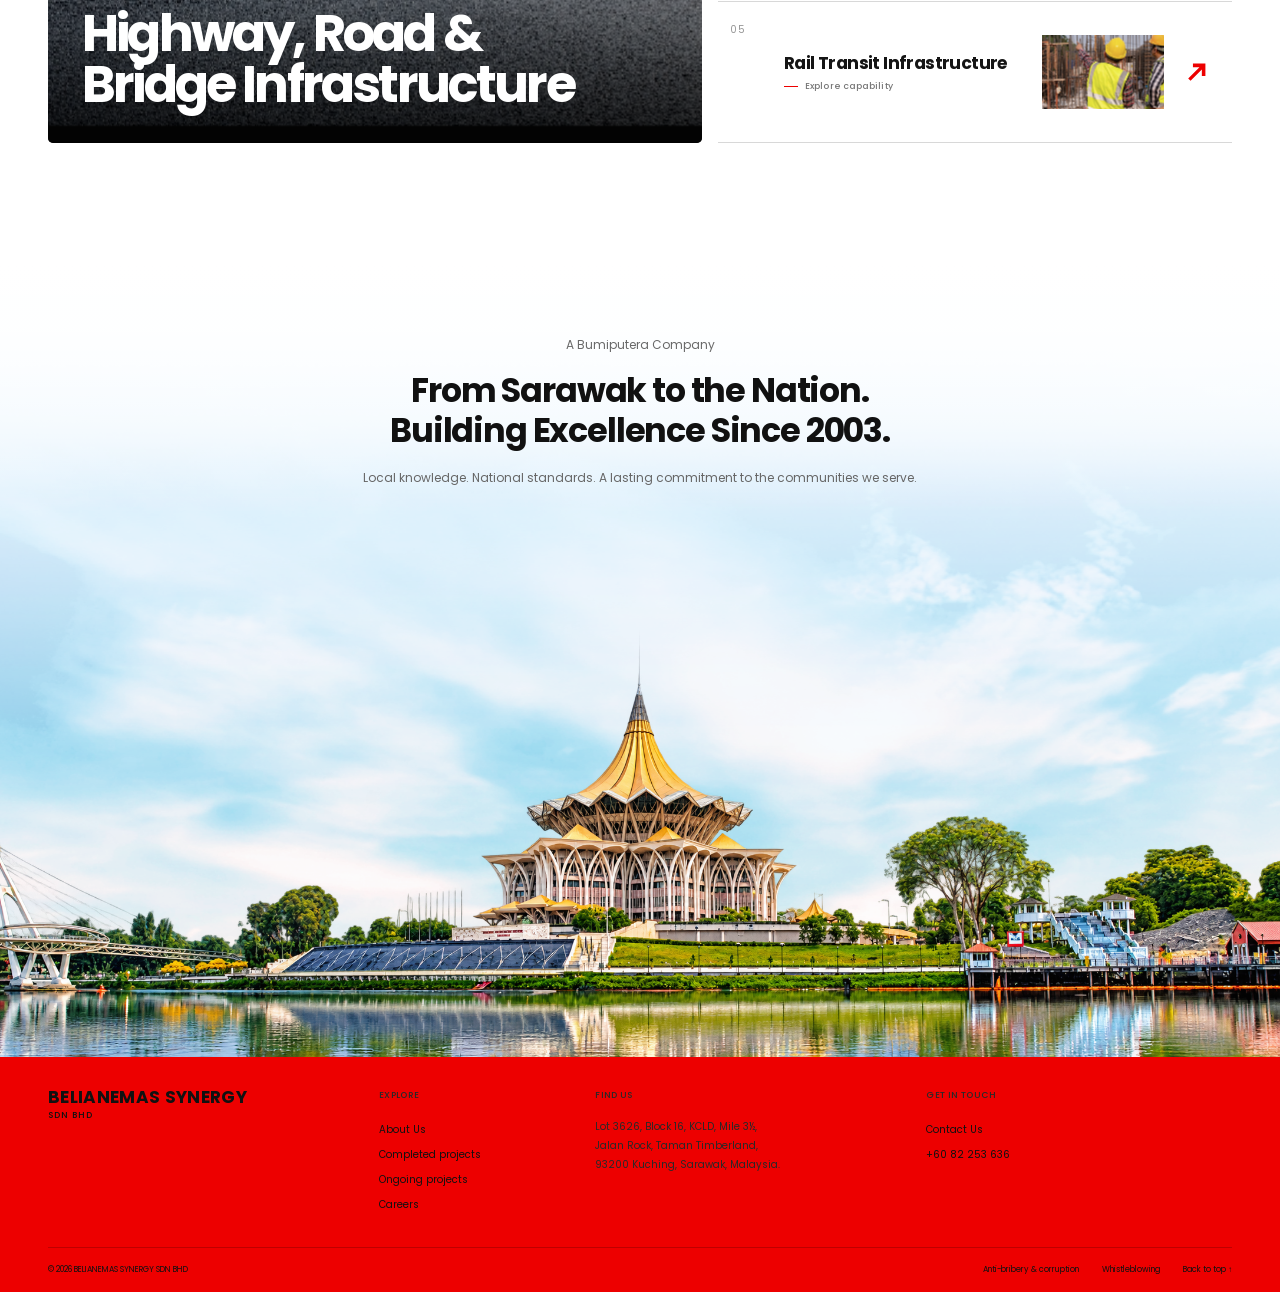
==== commit 5f617e26: "Refine contact inquiry form and footer link" ====
--- a/index.html
+++ b/index.html
@@ -10,8 +10,8 @@
   <link rel="preload" href="assets/approved/poppins-4.ttf" as="font" type="font/ttf" crossorigin>
   <link rel="stylesheet" href="assets/approved/fonts.css">
   <link rel="stylesheet" href="refined.css">
-  <link rel="stylesheet" href="motion.css?v=20261023-footer">
-  <script defer src="app.js?v=20261023-client-review"></script>
+  <link rel="stylesheet" href="motion.css?v=20261023-form">
+  <script defer src="app.js?v=20261023-form"></script>
 </head>
 <body>
   <a class="skip-link" href="#main">Skip to content</a>
@@ -24,7 +24,7 @@
   <nav id="mobile-menu" class="mobile-menu" aria-label="Mobile navigation" hidden><a href="./ongoing-projects.html">Projects</a><a href="./about.html">About Us</a><a class="mobile-sub-link" href="./anti-bribery-and-corruption.html">Anti-Bribery &amp; Corruption</a><a class="mobile-sub-link" href="./whistleblowing-procedure.html">Whistleblowing Procedure</a><a href="./careers.html">Careers</a><a href="./contact.html">Contact us <svg class="site-arrow" viewBox="0 0 64 64" aria-hidden="true" focusable="false"><path d="M4 52 42 14H20V2H62V44H50V22L12 60Z"/></svg></a></nav>
   <main id="main"></main>
   <footer class="site-footer">
-    <div class="footer-grid"><div><a class="brand footer-brand" href="./index.html"><span class="brand-name">BELIANEMAS SYNERGY<span>SDN BHD</span></span></a></div><div><p class="eyebrow">EXPLORE</p><a href="./about.html">About Us</a><a href="./index.html#projects">Completed projects</a><a href="./ongoing-projects.html">Ongoing projects</a><a href="./careers.html">Careers</a></div><div><p class="eyebrow">FIND US</p><p>Lot 3626, Block 16, KCLD, Mile 3½,<br>Jalan Rock, Taman Timberland,<br>93200 Kuching, Sarawak, Malaysia.</p></div><div><p class="eyebrow">GET IN TOUCH</p><a href="./contact.html">Use the enquiry form</a><a href="tel:+6082253636">+60 82 253 636</a></div></div>
+    <div class="footer-grid"><div><a class="brand footer-brand" href="./index.html"><span class="brand-name">BELIANEMAS SYNERGY<span>SDN BHD</span></span></a></div><div><p class="eyebrow">EXPLORE</p><a href="./about.html">About Us</a><a href="./index.html#projects">Completed projects</a><a href="./ongoing-projects.html">Ongoing projects</a><a href="./careers.html">Careers</a></div><div><p class="eyebrow">FIND US</p><p>Lot 3626, Block 16, KCLD, Mile 3½,<br>Jalan Rock, Taman Timberland,<br>93200 Kuching, Sarawak, Malaysia.</p></div><div><p class="eyebrow">GET IN TOUCH</p><a href="./contact.html">Contact Us</a><a href="tel:+6082253636">+60 82 253 636</a></div></div>
     <div class="footer-bottom"><p>© 2026 BELIANEMAS SYNERGY SDN BHD</p><div><a href="./anti-bribery-and-corruption.html">Anti-bribery & corruption</a><a href="./whistleblowing-procedure.html">Whistleblowing</a><a href="#top" class="back-top" aria-label="Back to top">Back to top ↑</a></div></div>
   </footer>
   <dialog id="detail-dialog"><button class="dialog-close" aria-label="Close details">✕</button><div id="dialog-content"></div></dialog>
--- a/motion.css
+++ b/motion.css
@@ -713,8 +713,9 @@
 }
 
 /* Contact form submit button. */
-.contact-form .btn[type="submit"]{background:#111;border-color:#111;color:#fff}
-.contact-form .btn[type="submit"]:hover,.contact-form .btn[type="submit"]:focus-visible{background:#f26a21;border-color:#f26a21;color:#111}
+.contact-form .btn[type="submit"]{justify-content:center;text-align:center;background:#f26a21;border-color:#f26a21;color:#111}
+.contact-form .btn[type="submit"]:hover:not(:disabled),.contact-form .btn[type="submit"]:focus-visible:not(:disabled){background:#df5816;border-color:#df5816;color:#111}
+.contact-form .btn[type="submit"]:disabled{background:#111;border-color:#111;color:#fff;opacity:.55;cursor:not-allowed;transform:none;box-shadow:none}
 
 /* Certificate previews use flattened watermarked images, not public PDF links. */
 .certification-card{text-align:left;font-family:inherit;color:inherit;cursor:pointer}
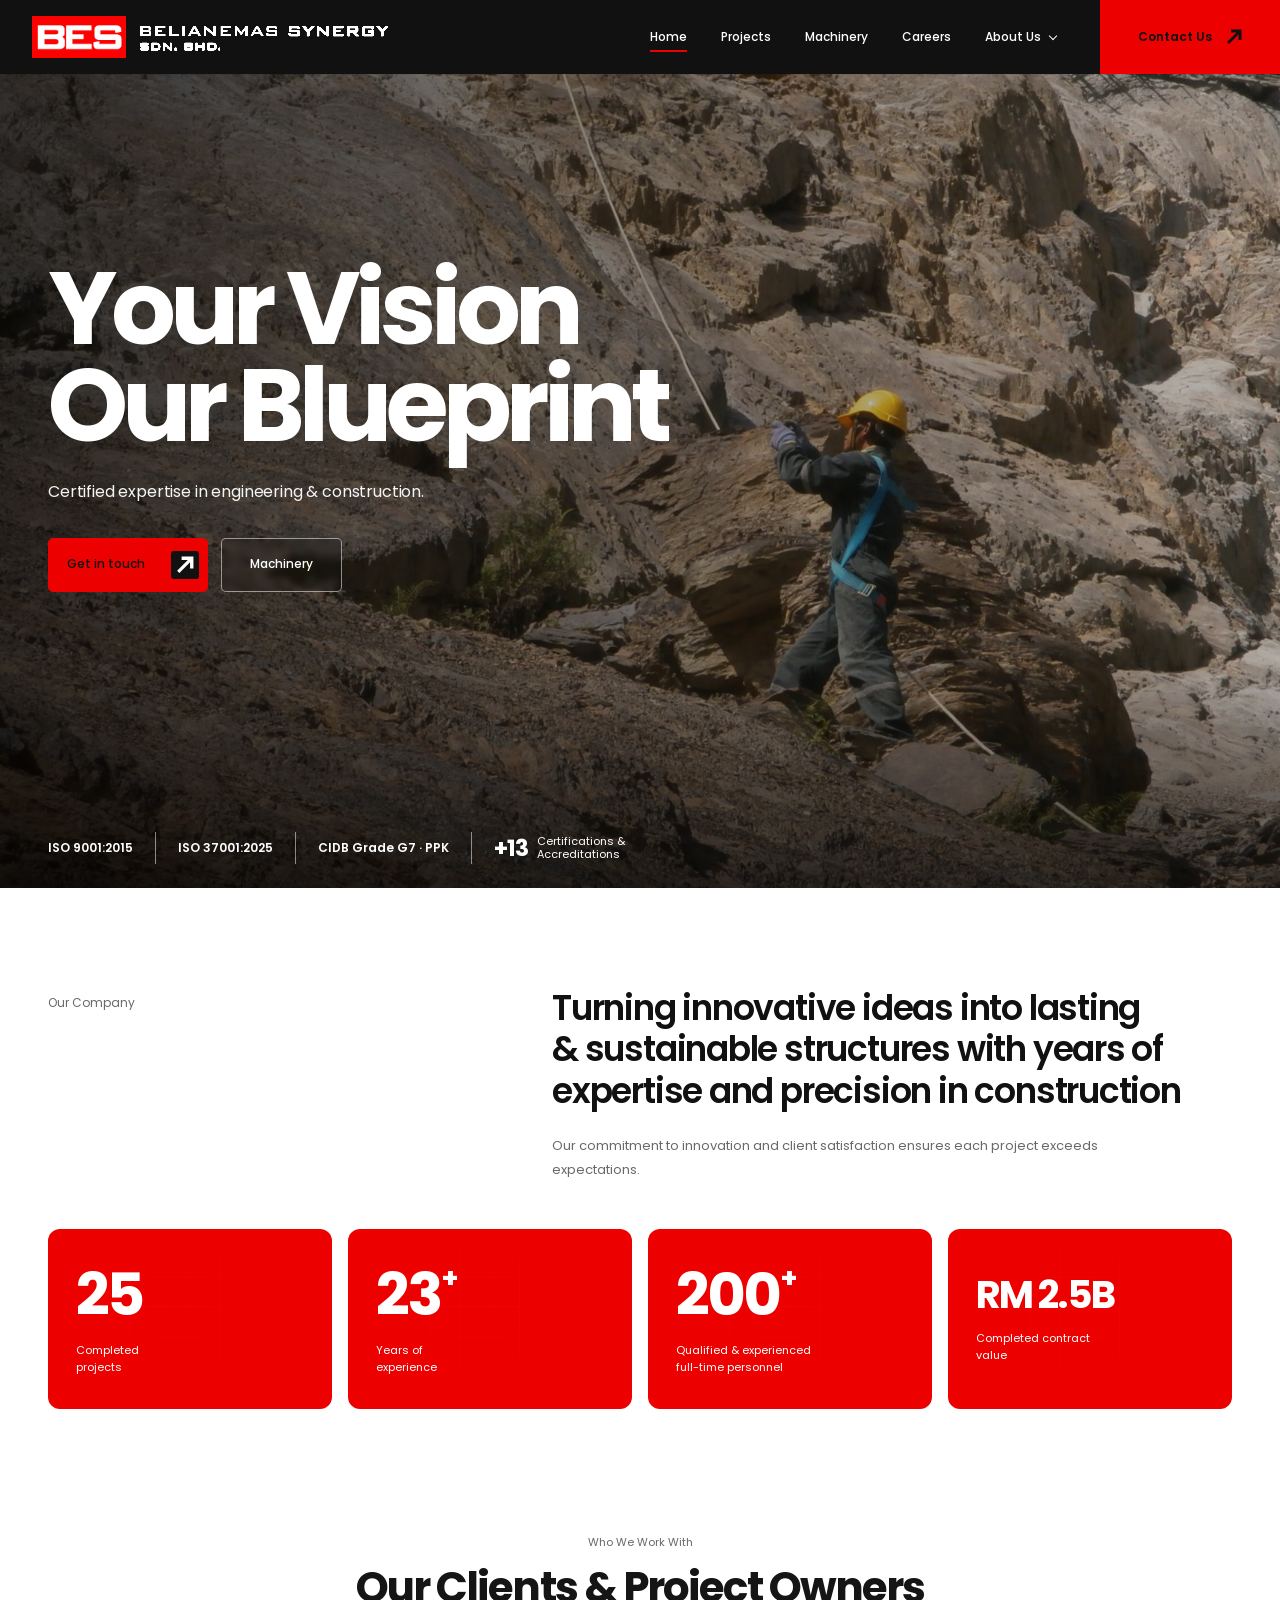
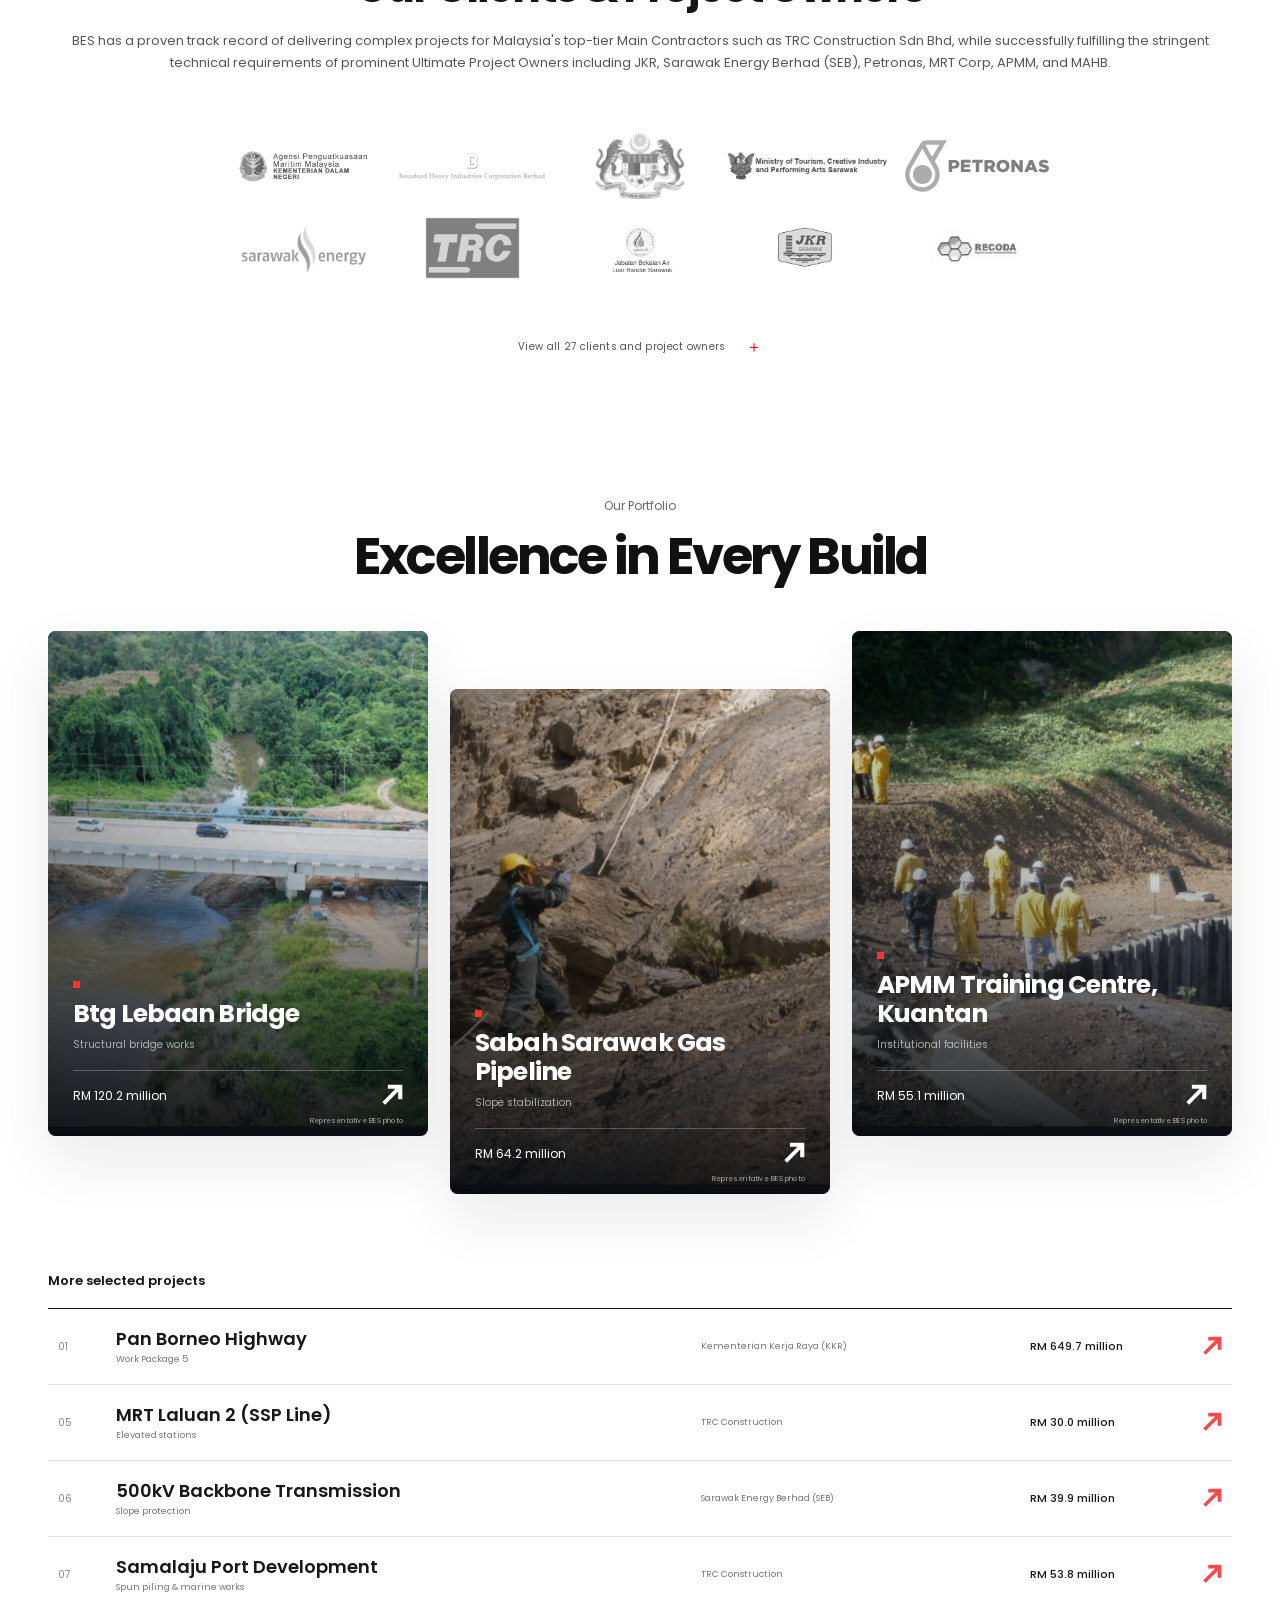
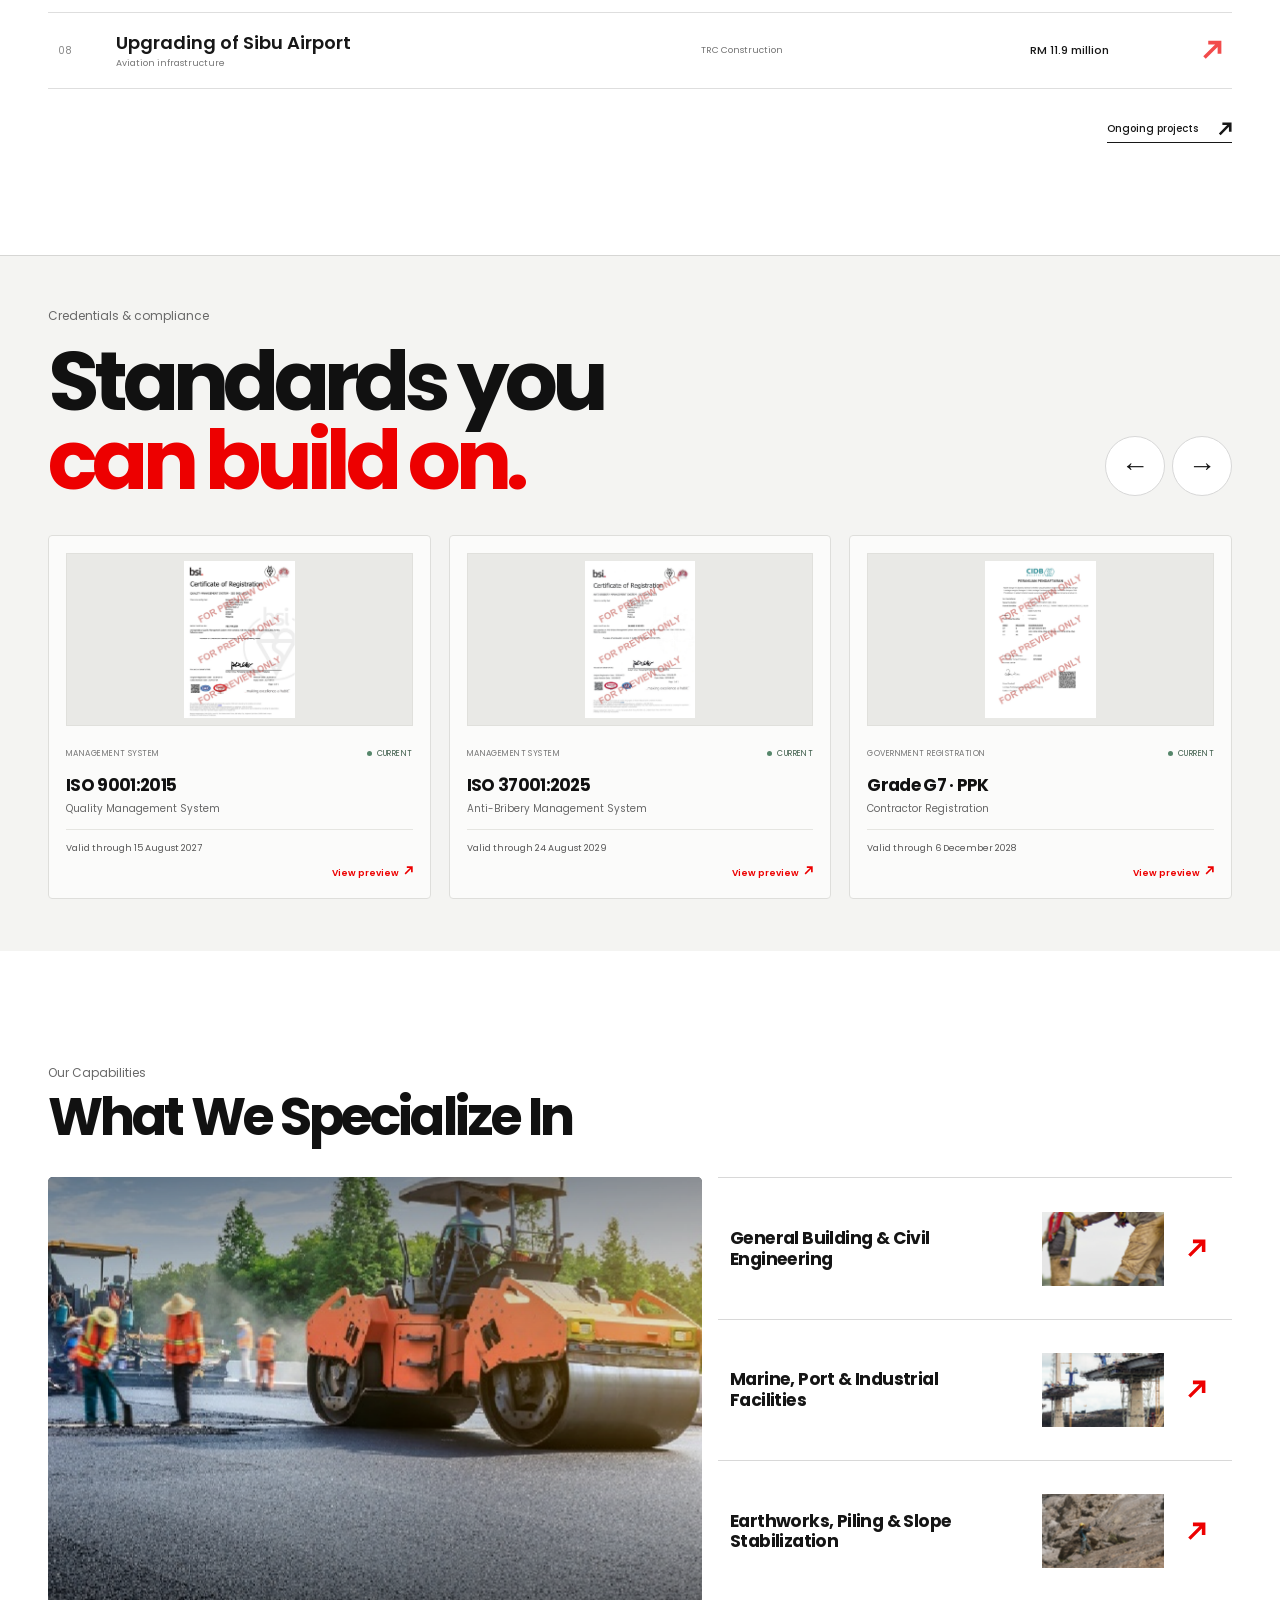
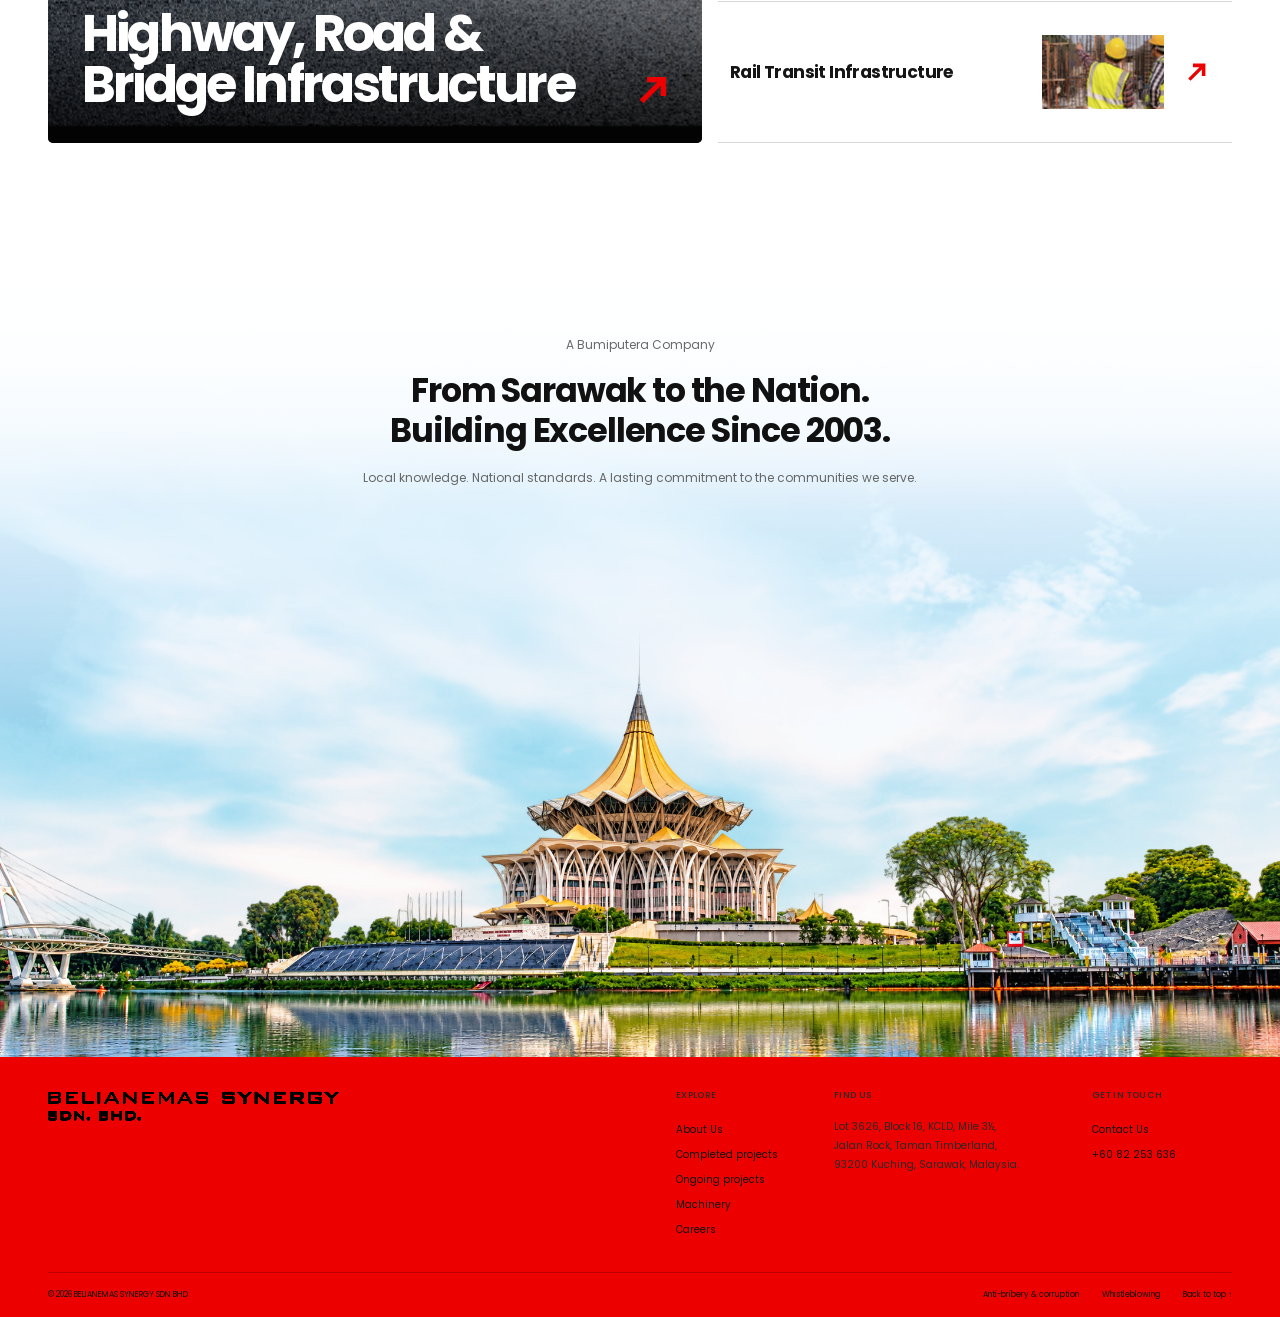
==== commit 6fb1f27b: "Publish machinery page and refreshed site previews" ====
--- a/index.html
+++ b/index.html
@@ -10,21 +10,21 @@
   <link rel="preload" href="assets/approved/poppins-4.ttf" as="font" type="font/ttf" crossorigin>
   <link rel="stylesheet" href="assets/approved/fonts.css">
   <link rel="stylesheet" href="refined.css">
-  <link rel="stylesheet" href="motion.css?v=20261023-form">
-  <script defer src="app.js?v=20261023-form"></script>
+  <link rel="stylesheet" href="motion.css?v=20261024-bold-wordmark">
+  <script defer src="app.js?v=20261024-unified-sources"></script>
 </head>
 <body>
   <a class="skip-link" href="#main">Skip to content</a>
   <header class="site-header">
     <a class="brand" href="./index.html" aria-label="Belianemas Synergy home"><span class="brand-mark" role="img" aria-label="BES"></span><span class="brand-name">BELIANEMAS SYNERGY<span>SDN BHD</span></span></a>
-    <nav class="desktop-nav" aria-label="Main navigation"><a href="./index.html">Home</a><a href="./ongoing-projects.html">Projects</a><div class="nav-dropdown"><a href="./about.html">About Us</a><button class="nav-dropdown-toggle" type="button" aria-label="About Us pages" aria-expanded="false" aria-controls="about-submenu"><span aria-hidden="true">⌄</span></button><div class="nav-dropdown-panel" id="about-submenu"><a href="./about.html">About Us</a><a href="./anti-bribery-and-corruption.html">Anti-Bribery &amp; Corruption</a><a href="./whistleblowing-procedure.html">Whistleblowing Procedure</a></div></div><a href="./careers.html">Careers</a></nav>
+    <nav class="desktop-nav" aria-label="Main navigation"><a class="nav-active" aria-current="page" href="./index.html">Home</a><a href="./ongoing-projects.html">Projects</a><a href="./machinery.html">Machinery</a><a href="./careers.html">Careers</a><div class="nav-dropdown"><a href="./about.html">About Us</a><button class="nav-dropdown-toggle" type="button" aria-label="About Us pages" aria-expanded="false" aria-controls="about-submenu"><span aria-hidden="true">⌄</span></button><div class="nav-dropdown-panel" id="about-submenu"><a href="./about.html">About Us</a><a href="./anti-bribery-and-corruption.html">Anti-Bribery &amp; Corruption</a><a href="./whistleblowing-procedure.html">Whistleblowing Procedure</a></div></div></nav>
     <a class="header-contact" href="./contact.html">Contact Us <svg class="site-arrow" viewBox="0 0 64 64" aria-hidden="true" focusable="false"><path d="M4 52 42 14H20V2H62V44H50V22L12 60Z"/></svg></a>
     <button class="menu-toggle" aria-expanded="false" aria-controls="mobile-menu" aria-label="Open navigation"><span></span><span></span></button>
   </header>
-  <nav id="mobile-menu" class="mobile-menu" aria-label="Mobile navigation" hidden><a href="./ongoing-projects.html">Projects</a><a href="./about.html">About Us</a><a class="mobile-sub-link" href="./anti-bribery-and-corruption.html">Anti-Bribery &amp; Corruption</a><a class="mobile-sub-link" href="./whistleblowing-procedure.html">Whistleblowing Procedure</a><a href="./careers.html">Careers</a><a href="./contact.html">Contact us <svg class="site-arrow" viewBox="0 0 64 64" aria-hidden="true" focusable="false"><path d="M4 52 42 14H20V2H62V44H50V22L12 60Z"/></svg></a></nav>
+  <nav id="mobile-menu" class="mobile-menu" aria-label="Mobile navigation" hidden><a href="./ongoing-projects.html">Projects</a><a href="./machinery.html">Machinery</a><a href="./careers.html">Careers</a><a href="./about.html">About Us</a><a class="mobile-sub-link" href="./anti-bribery-and-corruption.html">Anti-Bribery &amp; Corruption</a><a class="mobile-sub-link" href="./whistleblowing-procedure.html">Whistleblowing Procedure</a><a href="./contact.html">Contact us <svg class="site-arrow" viewBox="0 0 64 64" aria-hidden="true" focusable="false"><path d="M4 52 42 14H20V2H62V44H50V22L12 60Z"/></svg></a></nav>
   <main id="main"></main>
   <footer class="site-footer">
-    <div class="footer-grid"><div><a class="brand footer-brand" href="./index.html"><span class="brand-name">BELIANEMAS SYNERGY<span>SDN BHD</span></span></a></div><div><p class="eyebrow">EXPLORE</p><a href="./about.html">About Us</a><a href="./index.html#projects">Completed projects</a><a href="./ongoing-projects.html">Ongoing projects</a><a href="./careers.html">Careers</a></div><div><p class="eyebrow">FIND US</p><p>Lot 3626, Block 16, KCLD, Mile 3½,<br>Jalan Rock, Taman Timberland,<br>93200 Kuching, Sarawak, Malaysia.</p></div><div><p class="eyebrow">GET IN TOUCH</p><a href="./contact.html">Contact Us</a><a href="tel:+6082253636">+60 82 253 636</a></div></div>
+    <div class="footer-grid"><div><a class="brand footer-brand" href="./index.html"><span class="brand-name">BELIANEMAS SYNERGY<span>SDN BHD</span></span></a></div><div><p class="eyebrow">EXPLORE</p><a href="./about.html">About Us</a><a href="./index.html#projects">Completed projects</a><a href="./ongoing-projects.html">Ongoing projects</a><a href="./machinery.html">Machinery</a><a href="./careers.html">Careers</a></div><div><p class="eyebrow">FIND US</p><p>Lot 3626, Block 16, KCLD, Mile 3½,<br>Jalan Rock, Taman Timberland,<br>93200 Kuching, Sarawak, Malaysia.</p></div><div><p class="eyebrow">GET IN TOUCH</p><a href="./contact.html">Contact Us</a><a href="tel:+6082253636">+60 82 253 636</a></div></div>
     <div class="footer-bottom"><p>© 2026 BELIANEMAS SYNERGY SDN BHD</p><div><a href="./anti-bribery-and-corruption.html">Anti-bribery & corruption</a><a href="./whistleblowing-procedure.html">Whistleblowing</a><a href="#top" class="back-top" aria-label="Back to top">Back to top ↑</a></div></div>
   </footer>
   <dialog id="detail-dialog"><button class="dialog-close" aria-label="Close details">✕</button><div id="dialog-content"></div></dialog>
--- a/motion.css
+++ b/motion.css
@@ -64,7 +64,7 @@
 /* Revision pass: keep the approved red and white identity while making scroll motion visible. */
 .hero{--hero-shift:0px}
 .hero h1{font-size:clamp(70px,6.6vw,102px);line-height:.99;letter-spacing:-.055em;max-width:720px}
-.hero-bg{transform:translate3d(0,var(--hero-shift),0) scale(1.12);transform-origin:center center;will-change:transform}
+.hero-bg{transform:translate3d(0,var(--hero-shift),0) scale(-1.12,1.12);transform-origin:center center;will-change:transform}
 .credential-carousel{width:min(100%,860px);bottom:32px;color:#fff;overflow:hidden}
 .credential-top{margin:0 0 13px}
 .credential-title{display:block;margin:0;color:#fff;font-size:10px;font-weight:600;letter-spacing:.04em;text-transform:uppercase}
@@ -108,6 +108,7 @@
 @media(max-width:1100px){.hero h1{font-size:clamp(66px,7.4vw,90px)}.project-carousel .project-card{height:440px}.project-carousel .carousel-slide:nth-child(3n+2){padding-top:42px}.legacy{min-height:620px}.legacy>img{height:clamp(350px,45vw,460px)}}
 @media(max-width:760px){.hero h1{font-size:clamp(46px,12vw,68px);line-height:1.01}.credential-carousel{bottom:24px}.credential-group{gap:30px;padding-right:30px}.credential-slide strong{font-size:14px}.credential-slide>span{font-size:7px}.client-group{gap:32px;padding-right:32px}.client-mark{width:158px;height:64px;padding:8px}.client-mark img{max-height:50px}.clients-list{columns:1;padding:10px 15px}.portfolio-section{padding-top:44px;padding-bottom:75px}.portfolio-section .centered-heading{margin-bottom:28px}.portfolio-section .section-heading h2{font-size:34px}.project-carousel .carousel-slide:nth-child(3n+2){padding-top:0}.project-carousel .project-card{height:430px}.legacy{min-height:540px;padding-top:42px}.legacy:before{height:200px}.legacy>img{height:300px;max-height:none;object-fit:cover;mask-image:linear-gradient(180deg,transparent 0%,#000 24%)}body:has(#legacy) .site-footer{margin-top:-46px}}
 @media(prefers-reduced-motion:reduce){.hero-bg,.project-carousel .project-card>img,.capability-card>img,.standards-image>img,.legacy>img{transform:none!important;will-change:auto}.credential-track,.client-track{animation:none!important}.credential-window,.client-marquees{overflow-x:auto;mask-image:none}}
+@media(prefers-reduced-motion:reduce){.hero-bg{transform:scaleX(-1)!important}}
 
 .client-logo-crop{position:relative;display:block;flex:none;width:var(--box-w);height:var(--box-h);overflow:hidden}
 .client-logo-crop img{position:absolute;left:calc(0px - var(--crop-x));top:calc(0px - var(--crop-y));width:var(--img-w);height:var(--img-h);max-width:none;max-height:none;object-fit:fill}
@@ -211,36 +212,30 @@
 .capability-spotlight:after{content:"";position:absolute;inset:0;z-index:1;background:linear-gradient(180deg,rgba(0,0,0,.42),transparent 35%,rgba(0,0,0,.08) 50%,rgba(0,0,0,.88) 100%);pointer-events:none}
 .capability-spotlight>img{--scene-shift:0px;position:absolute;inset:0;width:100%;height:100%;object-fit:cover;object-position:center;transform:scale(1.08) translate3d(0,var(--scene-shift),0);transition:transform 1.1s cubic-bezier(.2,.7,.1,1),filter .8s;filter:saturate(.84) contrast(1.04)}
 .capability-spotlight:hover>img,.capability-spotlight:focus-visible>img{transform:scale(1.15) translate3d(0,var(--scene-shift),0);filter:saturate(1.02) contrast(1.05)}
-.capability-spotlight-meta{position:absolute;z-index:2;top:24px;left:26px;right:26px;display:flex;align-items:center;justify-content:space-between;color:#fff;font-size:9px;letter-spacing:.1em;text-transform:uppercase}
-.capability-spotlight-meta>span:first-child{padding:8px 10px;border:1px solid #ffffff75;background:#1115;backdrop-filter:blur(8px)}
-.capability-spotlight-content{position:absolute;z-index:2;left:34px;right:34px;bottom:34px;display:grid;justify-items:start;gap:14px}
-.capability-spotlight-content small{display:inline-flex;align-items:center;gap:24px;padding:10px 13px;background:var(--red);color:#fff;font-size:10px;font-weight:600;letter-spacing:.02em;transition:gap .3s,background .3s}
-.capability-spotlight-content small b{font-size:17px;font-weight:400;line-height:1}
-.capability-spotlight-content strong{max-width:620px;font-size:clamp(35px,4vw,58px);font-weight:700;line-height:.99;letter-spacing:-.055em;text-wrap:balance}
-.capability-spotlight:hover .capability-spotlight-content small,.capability-spotlight:focus-visible .capability-spotlight-content small{gap:34px;background:#111}
+.capability-spotlight-content{position:absolute;z-index:2;left:34px;right:34px;bottom:34px;display:block}
+.capability-spotlight-content strong{display:block;max-width:620px;font-size:clamp(35px,4vw,58px);font-weight:700;line-height:.99;letter-spacing:-.055em;text-wrap:balance}
+.capability-spotlight-last{display:flex;align-items:flex-end;justify-content:space-between;gap:14px;width:100%}
+.capability-spotlight-last strong{min-width:0}
+.capability-spotlight-arrow{display:grid;place-items:center;flex:none;width:32px;height:32px;margin-bottom:3px;color:var(--red);transition:transform .25s}
+.capability-spotlight-arrow .site-arrow{width:29px;height:29px}
+.capability-spotlight:hover .capability-spotlight-arrow,.capability-spotlight:focus-visible .capability-spotlight-arrow{transform:translate(3px,-3px)}
 .capability-index{display:grid;grid-template-rows:repeat(4,minmax(0,1fr));border-top:1px solid #d8d8d8}
-.capability-option{position:relative;display:grid;grid-template-columns:40px minmax(0,1fr) 122px 42px;gap:14px;align-items:center;min-width:0;padding:15px 12px;border:0;border-bottom:1px solid #d8d8d8;background:#fff;text-align:left;transition:background .35s,color .35s,padding .35s,border-color .35s}
+.capability-option{position:relative;display:grid;grid-template-columns:minmax(0,1fr) 122px 42px;gap:14px;align-items:center;min-width:0;padding:15px 12px;border:0;border-bottom:1px solid #d8d8d8;background:#fff;text-align:left;transition:background .35s,color .35s,padding .35s,border-color .35s}
 .capability-option:before{content:"";position:absolute;left:0;top:0;bottom:0;width:3px;background:var(--red);transform:scaleY(0);transform-origin:bottom;transition:transform .35s}
-.capability-row-index{align-self:start;padding-top:4px;color:#969696;font-size:10px;font-variant-numeric:tabular-nums;letter-spacing:.06em;transition:color .3s}
-.capability-row-title{display:grid;gap:8px;max-width:250px;color:#151515;font-size:clamp(15px,1.35vw,20px);font-weight:650;line-height:1.18;letter-spacing:-.035em;transition:color .3s}
-.capability-row-title small{display:inline-flex;align-items:center;gap:7px;color:#777;font-size:9px;font-weight:500;letter-spacing:.01em;transition:color .3s}
-.capability-row-title small:before{content:"";width:14px;height:1px;background:var(--red);transition:width .3s}
+.capability-row-title{display:block;max-width:250px;color:#151515;font-size:clamp(15px,1.35vw,20px);font-weight:650;line-height:1.18;letter-spacing:-.035em;transition:color .3s}
 .capability-thumb{position:relative;display:block;width:122px;height:74px;overflow:hidden;background:#ddd;transition:width .35s,height .35s}
 .capability-thumb img{--scene-shift:0px;width:100%;height:100%;object-fit:cover;filter:saturate(.72);transform:scale(1.04) translate3d(0,var(--scene-shift),0);transition:transform .75s cubic-bezier(.2,.7,.1,1),filter .45s}
 .capability-row-arrow{display:grid;place-items:center;width:36px;height:36px;border:0;background:transparent;color:var(--red);font-size:19px;transition:transform .35s,color .35s}
 .capability-option:hover,.capability-option:focus-visible{z-index:1;padding-inline:18px;background:#151515;color:#fff;border-color:#151515}
 .capability-option:hover:before,.capability-option:focus-visible:before{transform:scaleY(1)}
-.capability-option:hover .capability-row-index,.capability-option:focus-visible .capability-row-index{color:#aaa}
 .capability-option:hover .capability-row-title,.capability-option:focus-visible .capability-row-title{color:#fff}
-.capability-option:hover .capability-row-title small,.capability-option:focus-visible .capability-row-title small{color:#c8c8c8}
-.capability-option:hover .capability-row-title small:before,.capability-option:focus-visible .capability-row-title small:before{width:24px}
 .capability-option:hover .capability-thumb img,.capability-option:focus-visible .capability-thumb img{transform:scale(1.14) translate3d(0,var(--scene-shift),0);filter:saturate(1)}
 .capability-option:hover .capability-row-arrow,.capability-option:focus-visible .capability-row-arrow{transform:translate(3px,-3px);background:transparent;color:var(--red)}
 .capability-spotlight:focus-visible,.capability-option:focus-visible{outline:3px solid var(--red);outline-offset:4px}
-@media(max-width:1050px){.capability-explorer{grid-template-columns:minmax(0,1fr) minmax(350px,.9fr);gap:12px}.capability-spotlight{min-height:520px}.capability-option{grid-template-columns:32px minmax(0,1fr) 96px 36px;gap:10px;padding-inline:9px}.capability-option:hover,.capability-option:focus-visible{padding-inline:13px}.capability-thumb{width:96px;height:68px}}
-@media(max-width:760px){.capabilities-section{padding-top:72px;padding-bottom:78px}.capabilities-heading{align-items:flex-start;flex-direction:column;gap:14px;margin-bottom:24px}.capabilities-heading h2{font-size:clamp(34px,9vw,48px)}.capability-guidance{width:100%;justify-content:space-between;font-size:10px}.capability-explorer{grid-template-columns:1fr;gap:16px}.capability-spotlight{min-height:420px}.capability-spotlight-meta{top:18px;left:18px;right:18px;font-size:8px}.capability-spotlight-content{left:22px;right:22px;bottom:23px;gap:12px}.capability-spotlight-content strong{font-size:clamp(34px,8vw,48px)}.capability-index{grid-template-rows:none}.capability-option{grid-template-columns:34px minmax(0,1fr) 96px 36px;min-height:100px;padding:12px 8px}.capability-option:hover,.capability-option:focus-visible{padding-inline:12px}.capability-row-title{font-size:16px}.capability-thumb{width:96px;height:64px}}
-@media(max-width:420px){.capability-spotlight{min-height:360px}.capability-spotlight-meta>span:last-child{max-width:58%;text-align:right}.capability-option{grid-template-columns:28px minmax(0,1fr) 72px 32px;gap:8px;min-height:90px}.capability-row-title{font-size:13px}.capability-row-title small{font-size:8px}.capability-thumb{width:72px;height:56px}.capability-row-arrow{width:30px;height:30px;font-size:16px}}
-@media(prefers-reduced-motion:reduce){.capability-spotlight>img,.capability-thumb img,.capability-option,.capability-row-arrow,.capability-row-title small:before{transition:none}}
+@media(max-width:1050px){.capability-explorer{grid-template-columns:minmax(0,1fr) minmax(350px,.9fr);gap:12px}.capability-spotlight{min-height:520px}.capability-option{grid-template-columns:minmax(0,1fr) 96px 36px;gap:10px;padding-inline:9px}.capability-option:hover,.capability-option:focus-visible{padding-inline:13px}.capability-thumb{width:96px;height:68px}}
+@media(max-width:760px){.capabilities-section{padding-top:72px;padding-bottom:78px}.capabilities-heading{align-items:flex-start;flex-direction:column;gap:14px;margin-bottom:24px}.capabilities-heading h2{font-size:clamp(34px,9vw,48px)}.capability-guidance{width:100%;justify-content:space-between;font-size:10px}.capability-explorer{grid-template-columns:1fr;gap:16px}.capability-spotlight{min-height:420px}.capability-spotlight-meta{top:18px;right:18px;font-size:8px}.capability-spotlight-content{left:22px;right:22px;bottom:23px;gap:12px}.capability-spotlight-content strong{font-size:clamp(34px,8vw,48px)}.capability-index{grid-template-rows:none}.capability-option{grid-template-columns:minmax(0,1fr) 96px 36px;min-height:100px;padding:12px 8px}.capability-option:hover,.capability-option:focus-visible{padding-inline:12px}.capability-row-title{font-size:16px}.capability-thumb{width:96px;height:64px}}
+@media(max-width:420px){.capability-spotlight{min-height:360px}.capability-spotlight-meta{max-width:58%}.capability-option{grid-template-columns:minmax(0,1fr) 72px 32px;gap:8px;min-height:90px}.capability-row-title{font-size:13px}.capability-thumb{width:72px;height:56px}.capability-row-arrow{width:30px;height:30px;font-size:16px}}
+@media(prefers-reduced-motion:reduce){.capability-spotlight>img,.capability-thumb img,.capability-option,.capability-row-arrow{transition:none}}
 
 /* Archive image previews float over the ledger so the rows never reflow. */
 .project-ledger-row,
@@ -267,20 +262,19 @@
 .careers-heading .section-tag{margin-bottom:12px;color:var(--red);font-weight:600}
 .job-list{border-top:1px solid #171717}
 .job-opening{border-bottom:1px solid #dedede}
-.job-opening>summary{position:relative;min-height:104px;display:grid;grid-template-columns:52px minmax(0,1fr) 44px;align-items:center;gap:20px;list-style:none;cursor:pointer;padding:17px 12px 17px 6px;transition:background .25s,padding .25s}
+.job-opening>summary{position:relative;min-height:104px;display:grid;grid-template-columns:minmax(0,1fr) 44px;align-items:center;gap:20px;list-style:none;cursor:pointer;padding:17px 12px;transition:background .25s,padding .25s}
 .job-opening>summary::-webkit-details-marker{display:none}
 .job-opening>summary:before{position:absolute;inset:0 auto 0 0;width:3px;background:var(--red);content:'';transform:scaleY(0);transform-origin:center;transition:transform .25s}
 .job-opening>summary:hover,.job-opening>summary:focus-visible,.job-opening[open]>summary{padding-inline:18px;background:#fff7f6}
 .job-opening>summary:hover:before,.job-opening>summary:focus-visible:before,.job-opening[open]>summary:before{transform:scaleY(1)}
 .job-opening>summary:focus-visible{outline:2px solid var(--red);outline-offset:3px;z-index:1}
-.job-index{align-self:start;padding-top:4px;color:var(--red);font-size:11px;font-weight:600;font-variant-numeric:tabular-nums}
 .job-title strong{display:block;color:#151515;font-size:clamp(16px,1.5vw,21px);font-weight:650;line-height:1.25;letter-spacing:-.025em}
 .job-title small{display:block;margin-top:7px;color:#747474;font-size:10px}
 .job-posted{color:#777;font-size:9px;font-weight:500;letter-spacing:.1em;text-align:right}
 .job-toggle{display:grid;place-items:center;width:44px;height:44px;border:1px solid #d3d3d3;border-radius:50%;background:#fff;color:var(--red);font-size:22px;font-weight:400;transition:transform .3s,border-color .3s,background .3s,color .3s}
 .job-opening>summary:hover .job-toggle,.job-opening>summary:focus-visible .job-toggle,.job-opening[open] .job-toggle{background:var(--red);border-color:var(--red);color:#fff}
 .job-opening[open] .job-toggle{transform:rotate(45deg)}
-.job-detail{display:grid;grid-template-columns:1fr 1fr;gap:clamp(30px,6vw,72px);padding:24px 82px 32px;background:#fff7f6;border-top:1px solid #f0d5d2;animation:job-reveal .35s ease both}
+.job-detail{display:grid;grid-template-columns:1fr 1fr;gap:clamp(30px,6vw,72px);padding:24px 24px 32px;background:#fff7f6;border-top:1px solid #f0d5d2;animation:job-reveal .35s ease both}
 .job-detail>div{min-width:0}
 .job-detail>div+div{padding-left:clamp(24px,3vw,48px);border-left:1px solid #ead8d6}
 .job-label{display:block;padding-bottom:10px;border-bottom:1px solid #ead8d6;color:var(--red);font-size:9px;font-weight:600;letter-spacing:.12em;margin-bottom:14px}
@@ -291,7 +285,7 @@
 .careers-contact{margin:25px 0 0;color:#777;font-size:10px;text-align:right}
 @keyframes job-reveal{from{opacity:0;transform:translateY(8px)}to{opacity:1;transform:translateY(0)}}
 @media(prefers-reduced-motion:reduce){.job-opening>summary,.job-toggle{transition:none}.job-detail{animation:none}}
-@media(max-width:760px){.stats{grid-template-columns:repeat(2,minmax(0,1fr))}.stat:last-child{grid-column:1/-1}.careers-openings{padding-top:34px;padding-bottom:75px}.careers-heading{align-items:flex-start;flex-direction:column;gap:16px;margin-bottom:24px}.careers-heading h2{font-size:32px}.job-opening>summary{min-height:82px;grid-template-columns:30px minmax(0,1fr) 32px;gap:10px;padding:14px 2px}.job-opening>summary:hover,.job-opening>summary:focus-visible,.job-opening[open]>summary{padding-inline:8px}.job-title strong{font-size:14px}.job-title small{font-size:9px;margin-top:5px}.job-posted{grid-column:2;grid-row:2;margin-top:-12px;text-align:left;font-size:7px}.job-toggle{grid-column:3;grid-row:1/3;width:32px;height:32px;font-size:18px}.job-detail{grid-template-columns:1fr;gap:18px;padding:20px 16px 22px 42px}.job-detail>div+div{padding:18px 0 0;border-left:0;border-top:1px solid #ead8d6}.job-label{font-size:8px}.job-detail li{font-size:10px}.careers-contact{font-size:9px}}
+@media(max-width:760px){.stats{grid-template-columns:repeat(2,minmax(0,1fr))}.stat:last-child{grid-column:1/-1}.careers-openings{padding-top:34px;padding-bottom:75px}.careers-heading{align-items:flex-start;flex-direction:column;gap:16px;margin-bottom:24px}.careers-heading h2{font-size:32px}.job-opening>summary{min-height:82px;grid-template-columns:minmax(0,1fr) 32px;gap:10px;padding:14px 2px}.job-opening>summary:hover,.job-opening>summary:focus-visible,.job-opening[open]>summary{padding-inline:8px}.job-title strong{font-size:14px}.job-title small{font-size:9px;margin-top:5px}.job-posted{grid-column:2;grid-row:2;margin-top:-12px;text-align:left;font-size:7px}.job-toggle{grid-column:2;grid-row:1;width:32px;height:32px;font-size:18px}.job-detail{grid-template-columns:1fr;gap:18px;padding:20px 16px 22px}.job-detail>div+div{padding:18px 0 0;border-left:0;border-top:1px solid #ead8d6}.job-label{font-size:8px}.job-detail li{font-size:10px}.careers-contact{font-size:9px}}
 
 /* Standards becomes a full-width editorial scene while retaining its content. */
 .standards{position:relative;isolation:isolate;min-height:650px;padding:0;overflow:hidden;background:linear-gradient(145deg,#ed261d 0%,#ed0000 58%,#c71913 100%)}
@@ -515,8 +509,8 @@
 .nav-dropdown>a{display:flex;align-items:center;align-self:stretch}
 .nav-dropdown>.nav-dropdown-toggle{display:grid;place-items:center;align-self:stretch;width:24px;padding:0;border:0;background:transparent;color:#171717}
 .nav-dropdown>.nav-dropdown-toggle>span{display:none}
-.nav-dropdown>.nav-dropdown-toggle:after{content:"";display:block;width:7px;height:7px;border-right:1.5px solid currentColor;border-bottom:1.5px solid currentColor;transform:translateY(-2px) rotate(45deg);transition:transform .2s ease}
-.nav-dropdown.is-open>.nav-dropdown-toggle:after{transform:translateY(2px) rotate(225deg)}
+.nav-dropdown>.nav-dropdown-toggle:after{content:"";display:block;width:5px;height:5px;border-right:1.25px solid currentColor;border-bottom:1.25px solid currentColor;transform:translateY(-1px) rotate(45deg);transition:transform .2s ease}
+.nav-dropdown.is-open>.nav-dropdown-toggle:after{transform:translateY(1px) rotate(225deg)}
 .nav-dropdown-panel{position:absolute;top:100%;right:-36px;width:min(350px,calc(100vw - 24px));padding:16px 18px 12px;background:#000;color:#fff;border-top:0;box-shadow:0 22px 35px #0003;opacity:0;visibility:hidden;pointer-events:none;transform:translateY(8px);transition:opacity .2s ease,transform .2s ease,visibility .2s}
 .nav-dropdown.is-open .nav-dropdown-panel{opacity:1;visibility:visible;pointer-events:auto;transform:translateY(0)}
 .desktop-nav .nav-dropdown-panel a{display:block;padding:13px 12px;border-top:1px solid #ffffff24;color:#fff;font-size:12px;font-weight:600;line-height:1.35;transition:background .2s,color .2s}
@@ -649,20 +643,24 @@
 .site-header{background:#111}
 .desktop-nav>a,.desktop-nav .nav-dropdown>a{color:#fff}
 .desktop-nav a:after{background:var(--red)}
+.desktop-nav>a.nav-active:after,.desktop-nav .nav-dropdown>a.nav-active:after{right:0;background:var(--red)}
 .nav-dropdown>.nav-dropdown-toggle{color:#fff}
 .header-contact{background:var(--red);color:#111}
 .header-contact .site-arrow{color:#111}
-.nav-dropdown-panel{background:var(--red);color:#111}
-.desktop-nav .nav-dropdown-panel a{color:#111;border-top-color:#0002}
-.desktop-nav .nav-dropdown-panel a:hover,.desktop-nav .nav-dropdown-panel a:focus-visible{background:#c90000;color:#111}
+.nav-dropdown-panel{background:#fff;color:#171717;border:1px solid #e9e9e9;border-radius:8px;box-shadow:0 12px 32px #00000014,0 3px 8px #0000000a}
+.desktop-nav .nav-dropdown-panel a{color:#171717;border-top-color:#ededed}
+.desktop-nav .nav-dropdown-panel a:hover,.desktop-nav .nav-dropdown-panel a:focus-visible{background:#f5f5f5;color:#c90000}
 
 /* Keep the footer at the document edge on short pages. */
+.ongoing-card .index{margin-top:12px}
 body{display:flex;flex-direction:column;min-height:100svh}
 main{flex:1 0 auto}
 .site-footer{flex:none;margin-bottom:0;padding-bottom:0}
 
 /* Homepage hero actions. */
-.hero-actions>.btn-red{justify-content:space-between;min-width:160px;gap:20px;padding-left:18px;padding-right:8px}
+.hero-actions>.btn-red{justify-content:space-between;min-width:160px;gap:20px;padding-left:18px;padding-right:8px;background:var(--red);border-color:var(--red);color:#111}
+.hero-actions>.btn-red:hover,.hero-actions>.btn-red:focus-visible{background:#c90000;border-color:#c90000;color:#111}
+.hero-actions>.btn-red>.site-arrow{background:#111}
 .hero-actions>.btn-red>.site-arrow{position:static;margin:0;flex:none}
 .hero-actions>.btn-glass{padding-inline:28px}
 .hero-cert-strip{position:absolute;left:0;bottom:24px;display:flex;align-items:center;max-width:100%;overflow-x:auto;white-space:nowrap;scrollbar-width:none}
@@ -698,6 +696,26 @@
 .footer-brand .brand-name{color:#111}
 @media(max-width:760px){.footer-brand .footer-logo{width:132px}}
 
+/* The original company wordmark supplies the exact Bank Gothic lettering. */
+.site-header .brand-name,.site-footer .brand-name{display:flex;flex-direction:column;align-items:flex-start;justify-content:center;font-size:0!important;line-height:0!important;letter-spacing:0!important}
+.site-header .brand-name>span,.site-footer .brand-name>span{display:block;font-size:0!important;line-height:0!important;letter-spacing:0!important}
+.site-header .brand-name:before,.site-header .brand-name>span:before,.site-footer .brand-name:before,.site-footer .brand-name>span:before{content:"";display:block;background-image:url('assets/approved/belianemas-wordmark-source.jpg');background-repeat:no-repeat;filter:grayscale(1) brightness(.55) contrast(20) invert(1);mix-blend-mode:screen}
+.site-header .brand-name:before{width:248px;height:18px;background-size:412px 18px;background-position:-41px 0}
+.site-header .brand-name>span:before{width:80px;height:13px;background-size:298px 13px;background-position:-216px 0}
+.site-footer .brand-name:before,.site-footer .brand-name>span:before{filter:grayscale(1) brightness(.55) contrast(20);mix-blend-mode:multiply}
+.site-footer .brand-name:before{width:291px;height:21px;background-size:482px 21px;background-position:-48px 0}
+.site-footer .brand-name>span:before{width:94px;height:15px;background-size:344px 15px;background-position:-250px 0}
+@media(max-width:760px){
+ .site-header .brand-name:before{width:204px;height:15px;background-size:338px 15px;background-position:-34px 0}
+ .site-header .brand-name>span:before{width:68px;height:11px;background-size:252px 11px;background-position:-183px 0}
+ .site-footer .brand-name:before{width:250px;height:18px;background-size:413px 18px;background-position:-41px 0}
+ .site-footer .brand-name>span:before{width:83px;height:13px;background-size:298px 13px;background-position:-216px 0}
+}
+@media(max-width:380px){
+ .site-header .brand-name:before{width:167px;height:12px;background-size:275px 12px;background-position:-27px 0}
+ .site-header .brand-name>span:before{width:56px;height:9px;background-size:206px 9px;background-position:-150px 0}
+}
+
 /* Pair the contact channels while keeping the introduction full width. */
 .contact-details{display:grid;grid-template-columns:repeat(2,minmax(0,1fr));column-gap:24px;row-gap:24px;align-content:start}
 .contact-details>h2,.contact-details>p{grid-column:1/-1}
@@ -717,18 +735,42 @@
 .contact-form .btn[type="submit"]:hover:not(:disabled),.contact-form .btn[type="submit"]:focus-visible:not(:disabled){background:#df5816;border-color:#df5816;color:#111}
 .contact-form .btn[type="submit"]:disabled{background:#111;border-color:#111;color:#fff;opacity:.55;cursor:not-allowed;transform:none;box-shadow:none}
 
-/* Certificate previews use flattened watermarked images, not public PDF links. */
+/* Keep certificate previews readable; watermarks are part of the preview files. */
 .certification-card{text-align:left;font-family:inherit;color:inherit;cursor:pointer}
 .certificate-viewer{padding-top:55px}
 .certificate-viewer h2{margin-bottom:8px}
 .certificate-viewer>p{font-size:12px;color:#666}
 .certificate-viewer-image{display:grid;place-items:center;margin:24px auto 12px;padding:18px;background:#ededeb;border:1px solid #ddd}
-.certificate-viewer-image img{display:block;max-width:100%;max-height:62svh;width:auto;height:auto;object-fit:contain;user-select:none}
+.certificate-viewer-image img{display:block;max-width:100%;max-height:48svh;width:auto;height:auto;object-fit:contain;user-select:none}
 .certificate-viewer-note{margin:0;text-align:center;font-size:10px!important}
-@media(max-width:600px){.certificate-viewer{padding:55px 18px 25px}.certificate-viewer-image{padding:8px}.certificate-viewer-image img{max-height:55svh}}
+.certificate-sheet{display:block;max-width:100%}
+.certificate-full-link{display:inline-flex;align-items:center;gap:10px;margin:3px 0 16px;padding:10px 0;border-bottom:1px solid #111;color:#111;font-size:12px;font-weight:600}
+.certificate-full-link:hover{color:#d00000;border-color:#d00000}
+.certificate-full-link .site-arrow{width:15px;height:15px}
+.certificate-full-body{min-height:100svh;background:#ececea}
+.certificate-full-page{width:min(100% - 40px,1100px);margin:0 auto;padding:28px 0 42px}
+.certificate-full-top{display:flex;align-items:flex-start;justify-content:space-between;gap:20px;margin-bottom:20px}
+.certificate-full-top h1{margin:0;color:#111;font-size:clamp(24px,3vw,38px);line-height:1.2}
+.certificate-full-top p{margin:5px 0 0;color:#555;font-size:12px}
+.certificate-full-top a{flex:none;border-bottom:1px solid #111;padding:8px 0;color:#111;font-size:11px;font-weight:600}
+.certificate-full-figure{display:grid;place-items:center;margin:0;padding:22px;background:#dcdcd9}
+.certificate-full-figure .certificate-sheet{box-shadow:0 12px 32px #0002}
+.certificate-full-figure img{display:block;width:auto;max-width:100%;max-height:calc(100svh - 170px);object-fit:contain;user-select:none}
+.certificate-full-caption{margin:13px 0 0;color:#555;text-align:center;font-size:11px;letter-spacing:.1em;font-weight:700}
+@media(max-width:600px){.certificate-viewer{padding:55px 18px 25px}.certificate-viewer-image{padding:8px}.certificate-viewer-image img{max-height:42svh}}
+@media(max-width:600px){.certificate-full-page{width:calc(100% - 24px);padding-top:16px}.certificate-full-top{display:block}.certificate-full-top a{display:inline-block;margin-top:10px}.certificate-full-figure{padding:10px}.certificate-full-figure img{max-height:calc(100svh - 210px)}}
+
 
 /* Keep the contact preview clear about delivery and preserve the two-row layout. */
 .contact-details>.contact-detail>p:not(.eyebrow){margin:0;color:#666;font-size:12px;line-height:1.7}
 .contact-form .form-status:not(:empty){margin:14px 0 0;padding:12px 14px;border-left:3px solid #f26a21;background:#fff;color:#333;font-size:11px;line-height:1.6}
 .footer-grid{padding-block:30px}
+.footer-grid{grid-template-columns:minmax(0,1fr) 130px 230px 140px;gap:28px}
+/* Leave enough room for the Machinery navigation item on smaller laptops. */
+@media(min-width:761px) and (max-width:1100px){.site-header{gap:18px}.desktop-nav{gap:18px;font-size:11px}.header-contact{min-width:150px;padding-inline:14px}}
+@media(min-width:761px) and (max-width:900px){.desktop-nav,.header-contact{display:none}.menu-toggle{display:block}.mobile-menu{top:74px;max-height:calc(100svh - 74px);overflow-y:auto}}
+@media(max-width:1050px){.footer-grid{grid-template-columns:1.15fr .7fr 1.15fr 1.2fr;gap:25px}}
+@media(max-width:760px){.footer-grid{grid-template-columns:1fr 1fr;gap:26px 20px}}
 .footer-bottom{padding-block:15px}
+@media(max-width:480px){.capability-spotlight-content strong{font-size:clamp(23px,6.8vw,31px)}.capability-spotlight-last{gap:8px}.capability-spotlight-arrow{width:24px;height:24px}.capability-spotlight-arrow .site-arrow{width:22px;height:22px}}
+@media(prefers-reduced-motion:reduce){.capability-spotlight-arrow{transition:none}}
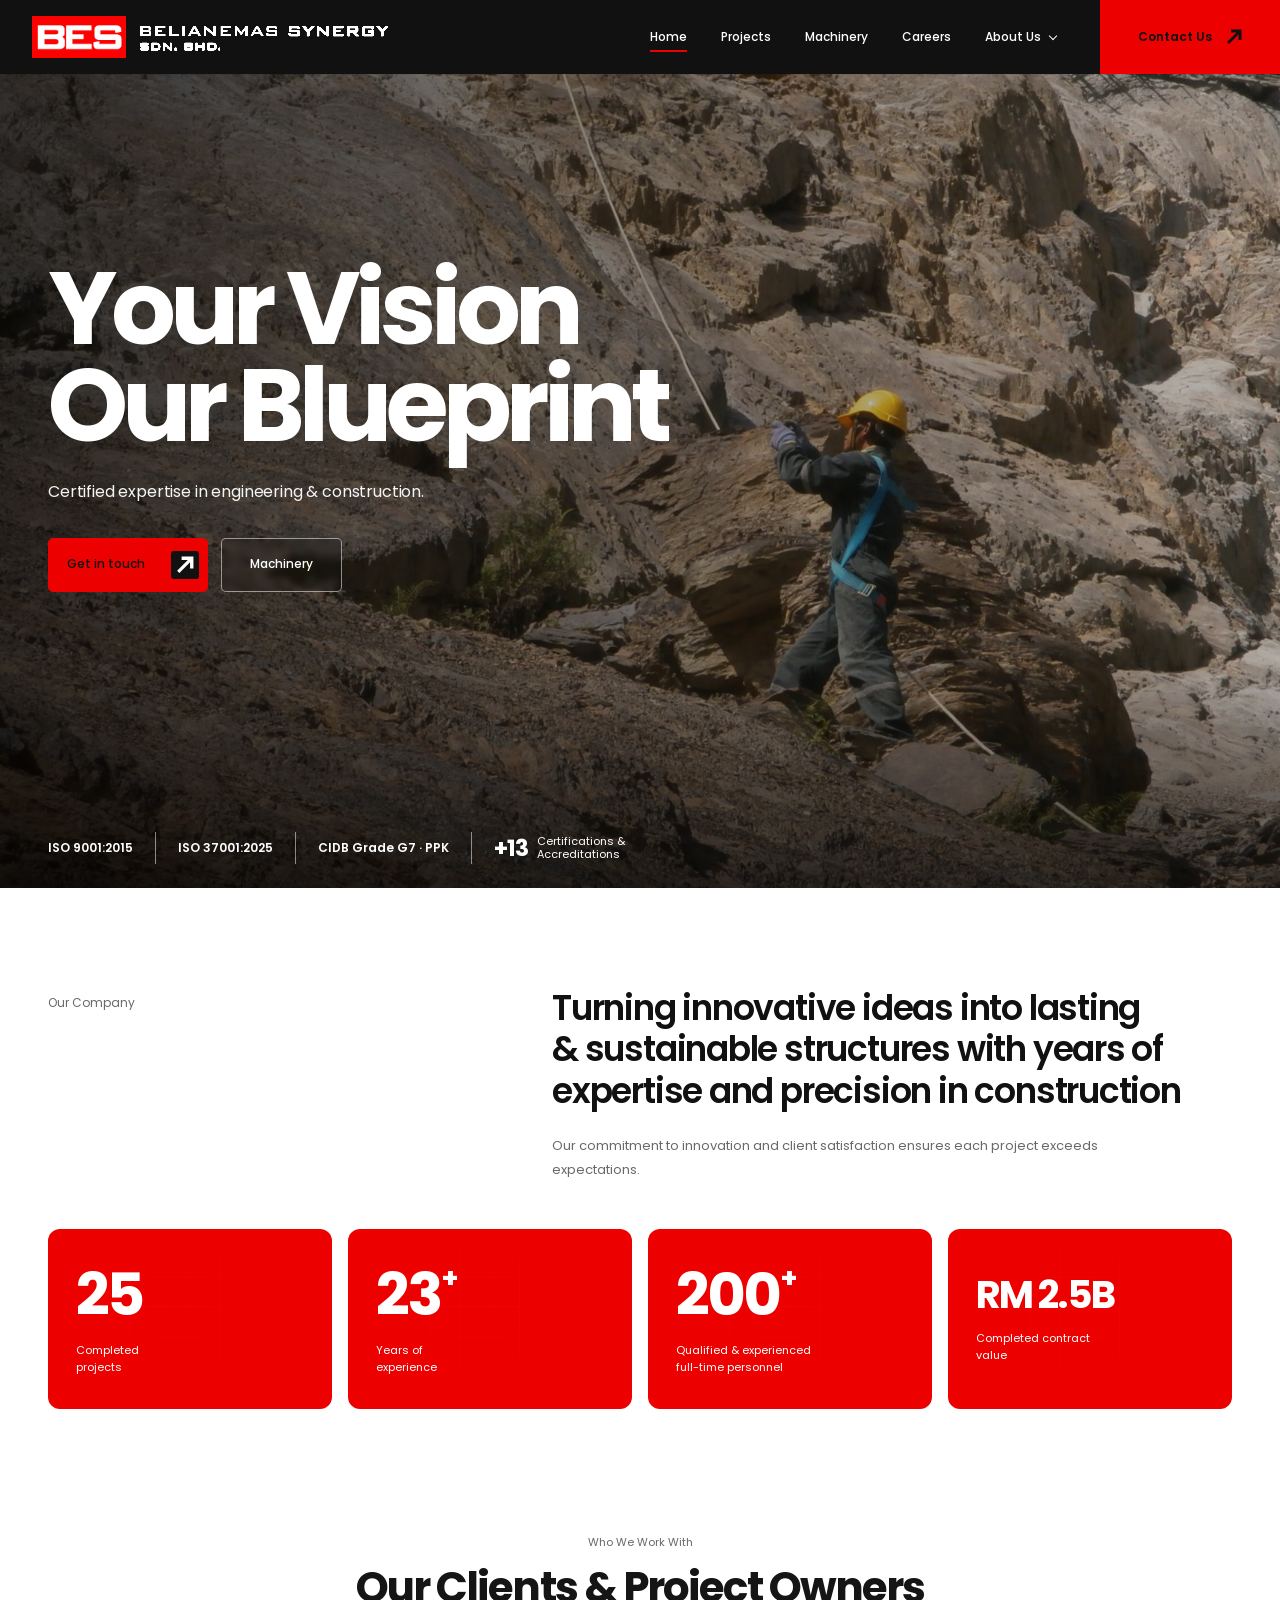
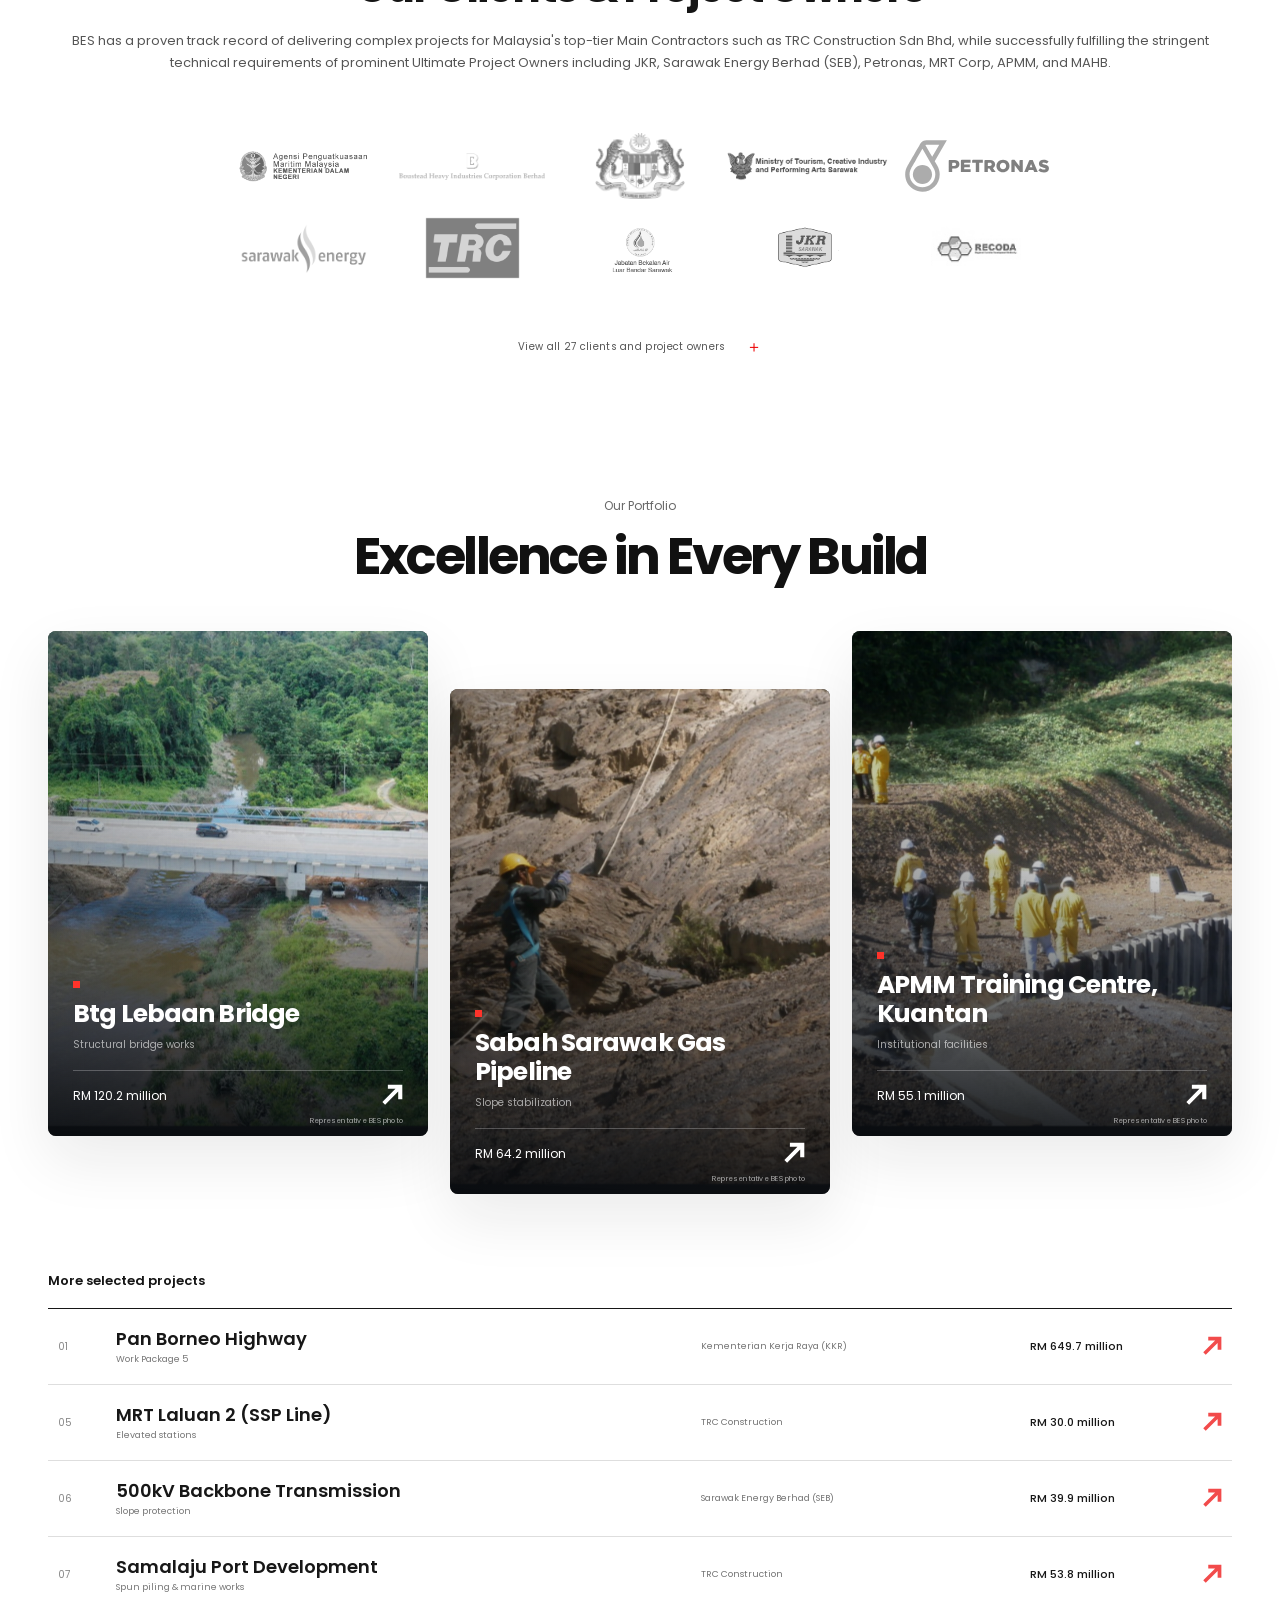
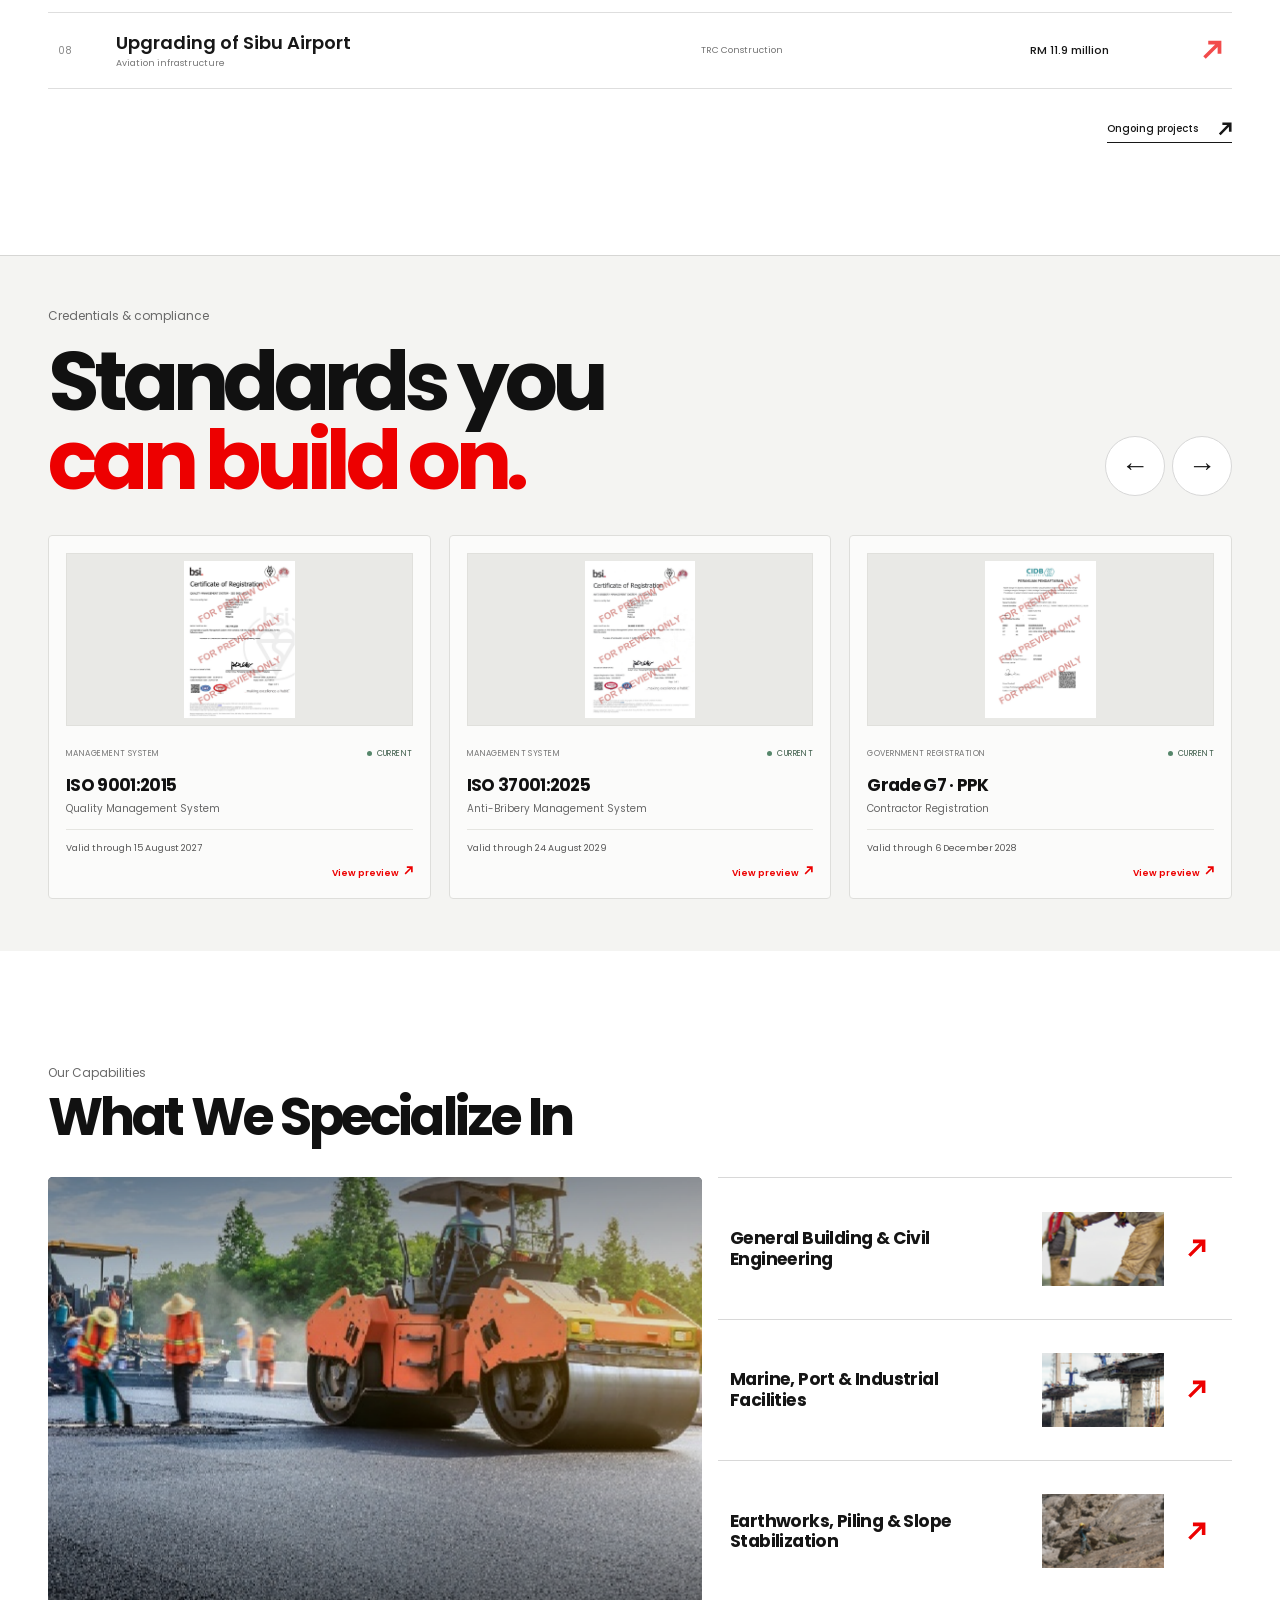
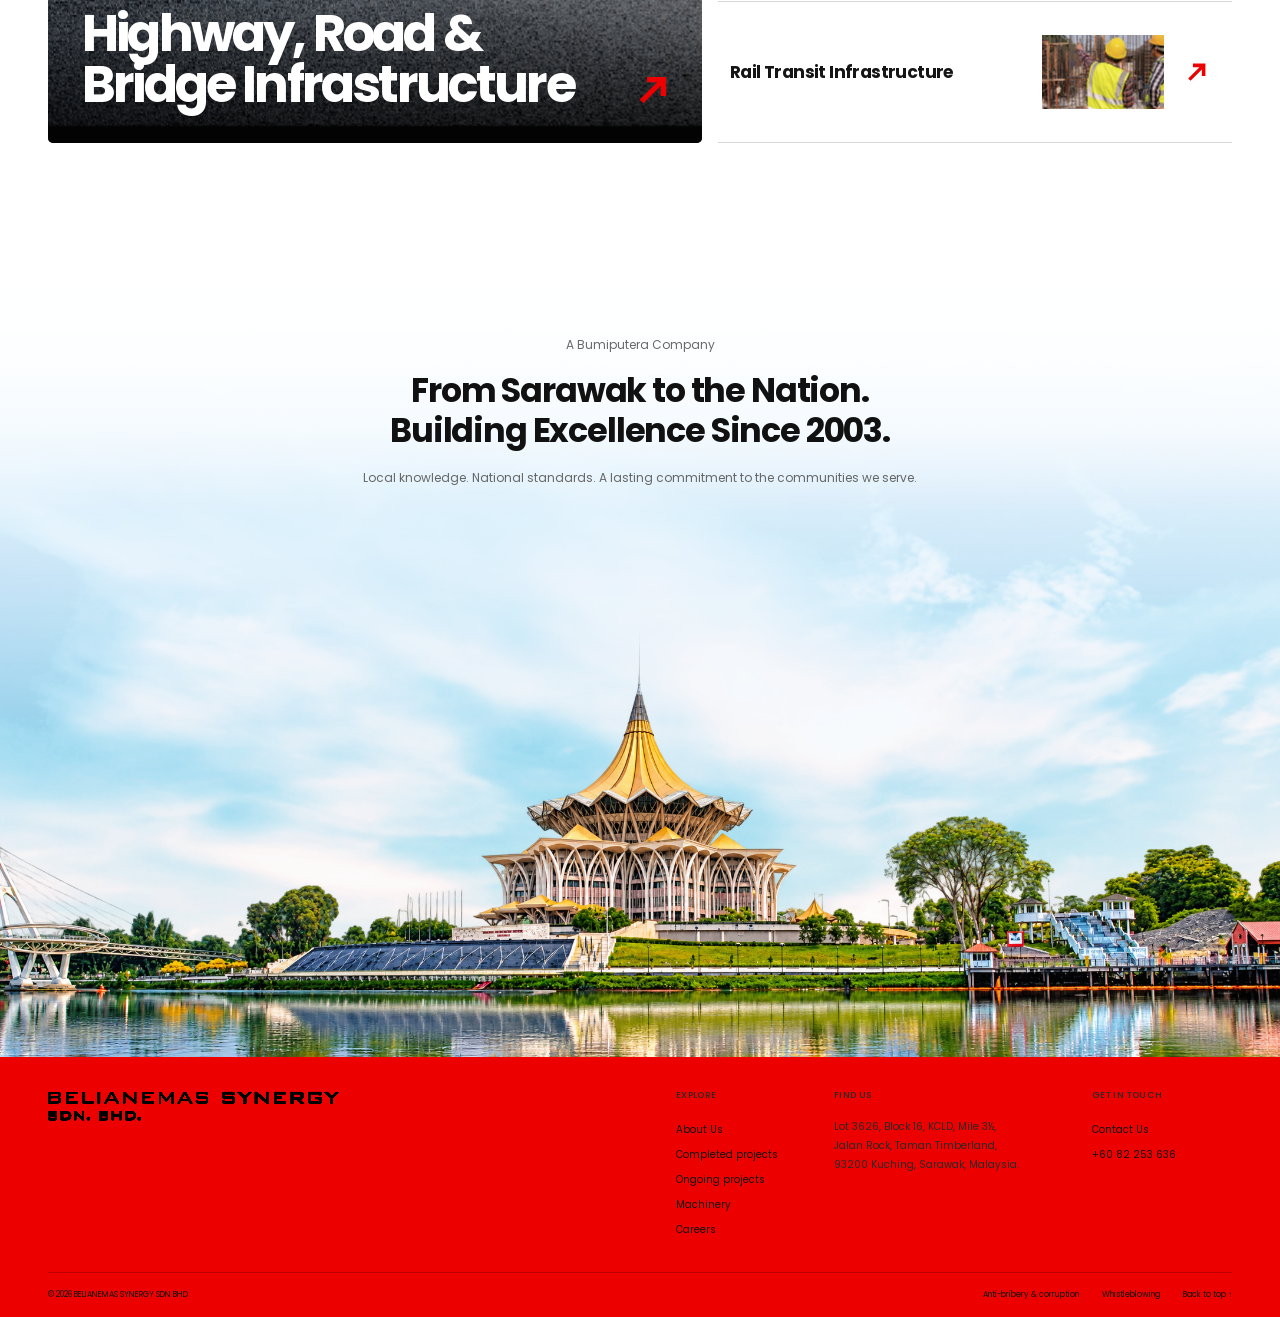
==== commit bb3940fe: "Add Lenis smooth scrolling across site" ====
--- a/index.html
+++ b/index.html
@@ -10,8 +10,11 @@
   <link rel="preload" href="assets/approved/poppins-4.ttf" as="font" type="font/ttf" crossorigin>
   <link rel="stylesheet" href="assets/approved/fonts.css">
   <link rel="stylesheet" href="refined.css">
-  <link rel="stylesheet" href="motion.css?v=20261024-bold-wordmark">
-  <script defer src="app.js?v=20261024-unified-sources"></script>
+  <link rel="stylesheet" href="motion.css?v=20261024-lenis">
+  <link rel="stylesheet" href="assets/vendor/lenis/lenis.css">
+  <script defer src="app.js?v=20261024-lenis"></script>
+  <script defer src="assets/vendor/lenis/lenis.min.js"></script>
+  <script defer src="smooth-scroll.js?v=20261024"></script>
 </head>
 <body>
   <a class="skip-link" href="#main">Skip to content</a>
--- a/motion.css
+++ b/motion.css
@@ -774,3 +774,4 @@
 .footer-bottom{padding-block:15px}
 @media(max-width:480px){.capability-spotlight-content strong{font-size:clamp(23px,6.8vw,31px)}.capability-spotlight-last{gap:8px}.capability-spotlight-arrow{width:24px;height:24px}.capability-spotlight-arrow .site-arrow{width:22px;height:22px}}
 @media(prefers-reduced-motion:reduce){.capability-spotlight-arrow{transition:none}}
+html.lenis{scroll-behavior:auto}
--- a/assets/vendor/lenis/lenis.css
+++ b/assets/vendor/lenis/lenis.css
@@ -0,0 +1,26 @@
+html.lenis,
+html.lenis body {
+  height: auto;
+}
+
+.lenis:not(.lenis-autoToggle).lenis-stopped {
+  overflow: clip;
+}
+
+.lenis [data-lenis-prevent],
+.lenis [data-lenis-prevent-wheel],
+.lenis [data-lenis-prevent-touch],
+.lenis [data-lenis-prevent-vertical],
+.lenis [data-lenis-prevent-horizontal] {
+  overscroll-behavior: contain;
+}
+
+.lenis.lenis-smooth iframe {
+  pointer-events: none;
+}
+
+.lenis.lenis-autoToggle {
+  transition-property: overflow;
+  transition-duration: 1ms;
+  transition-behavior: allow-discrete;
+}
